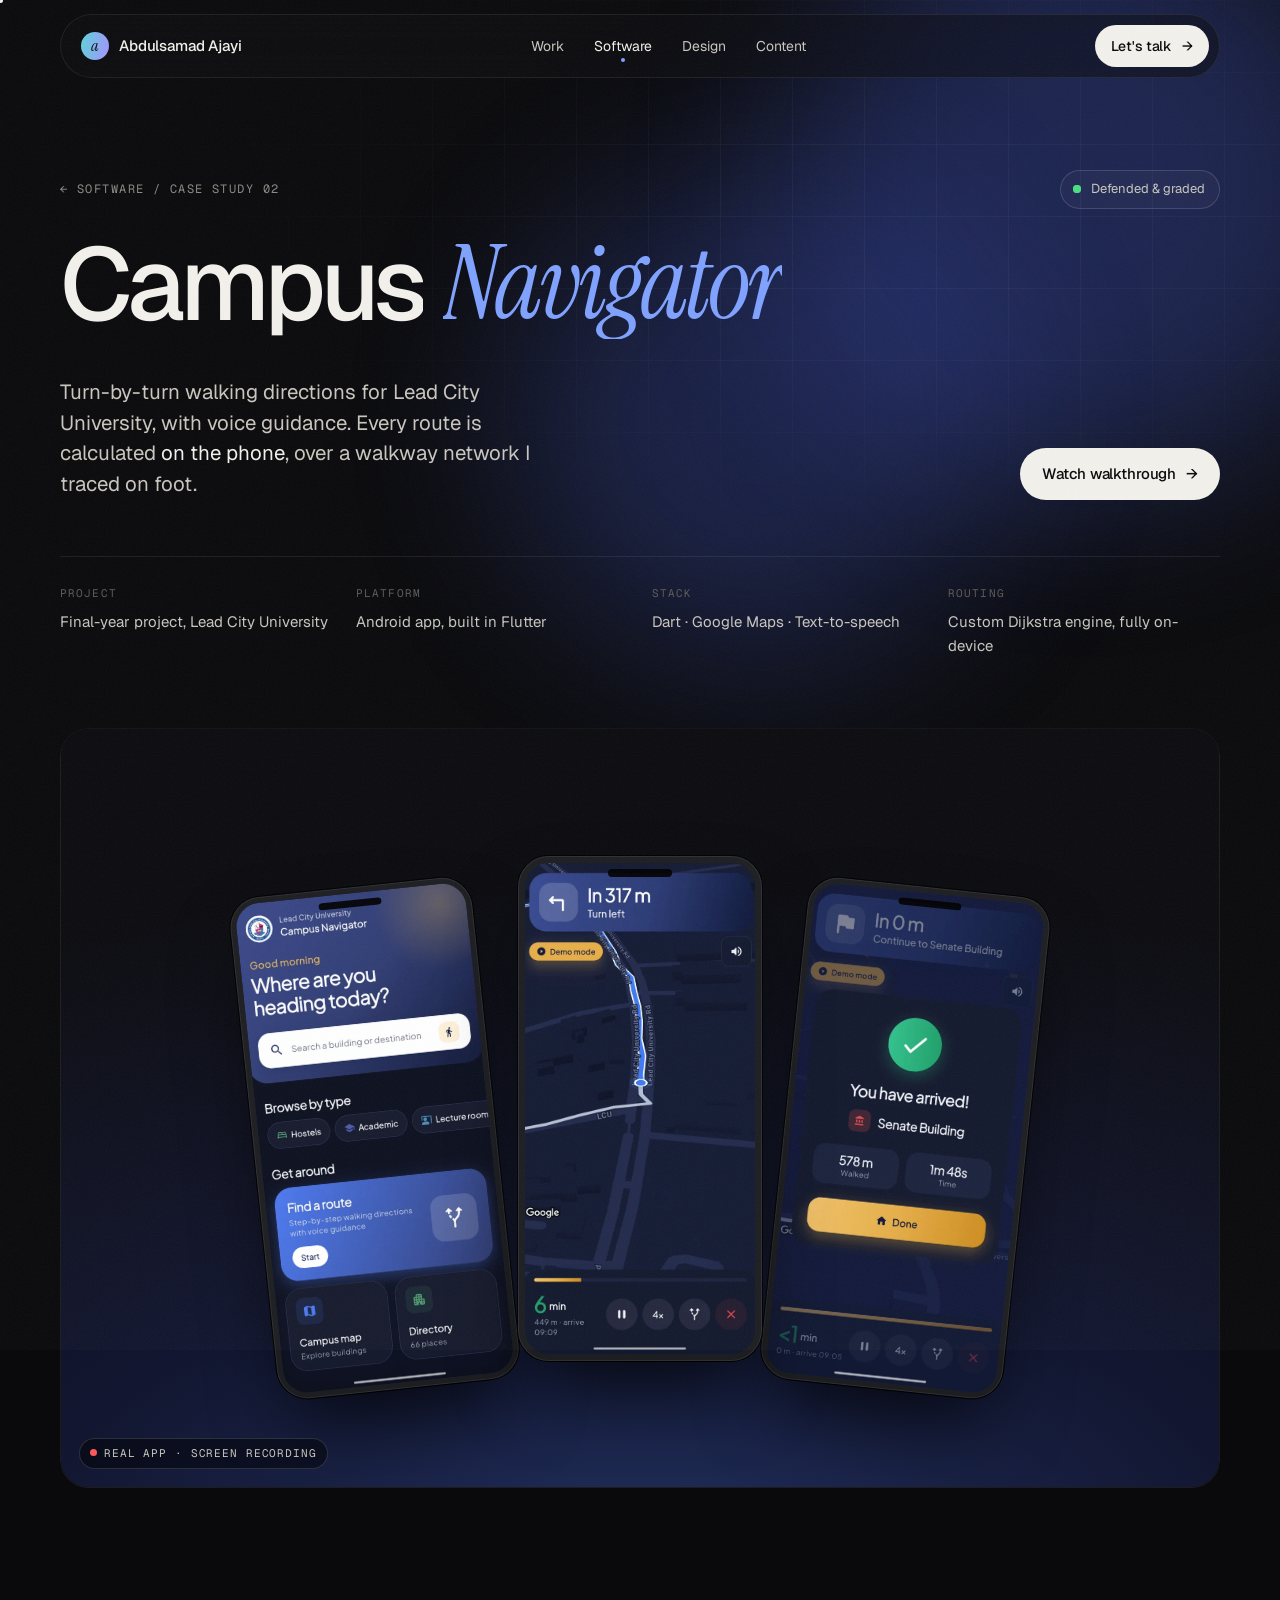
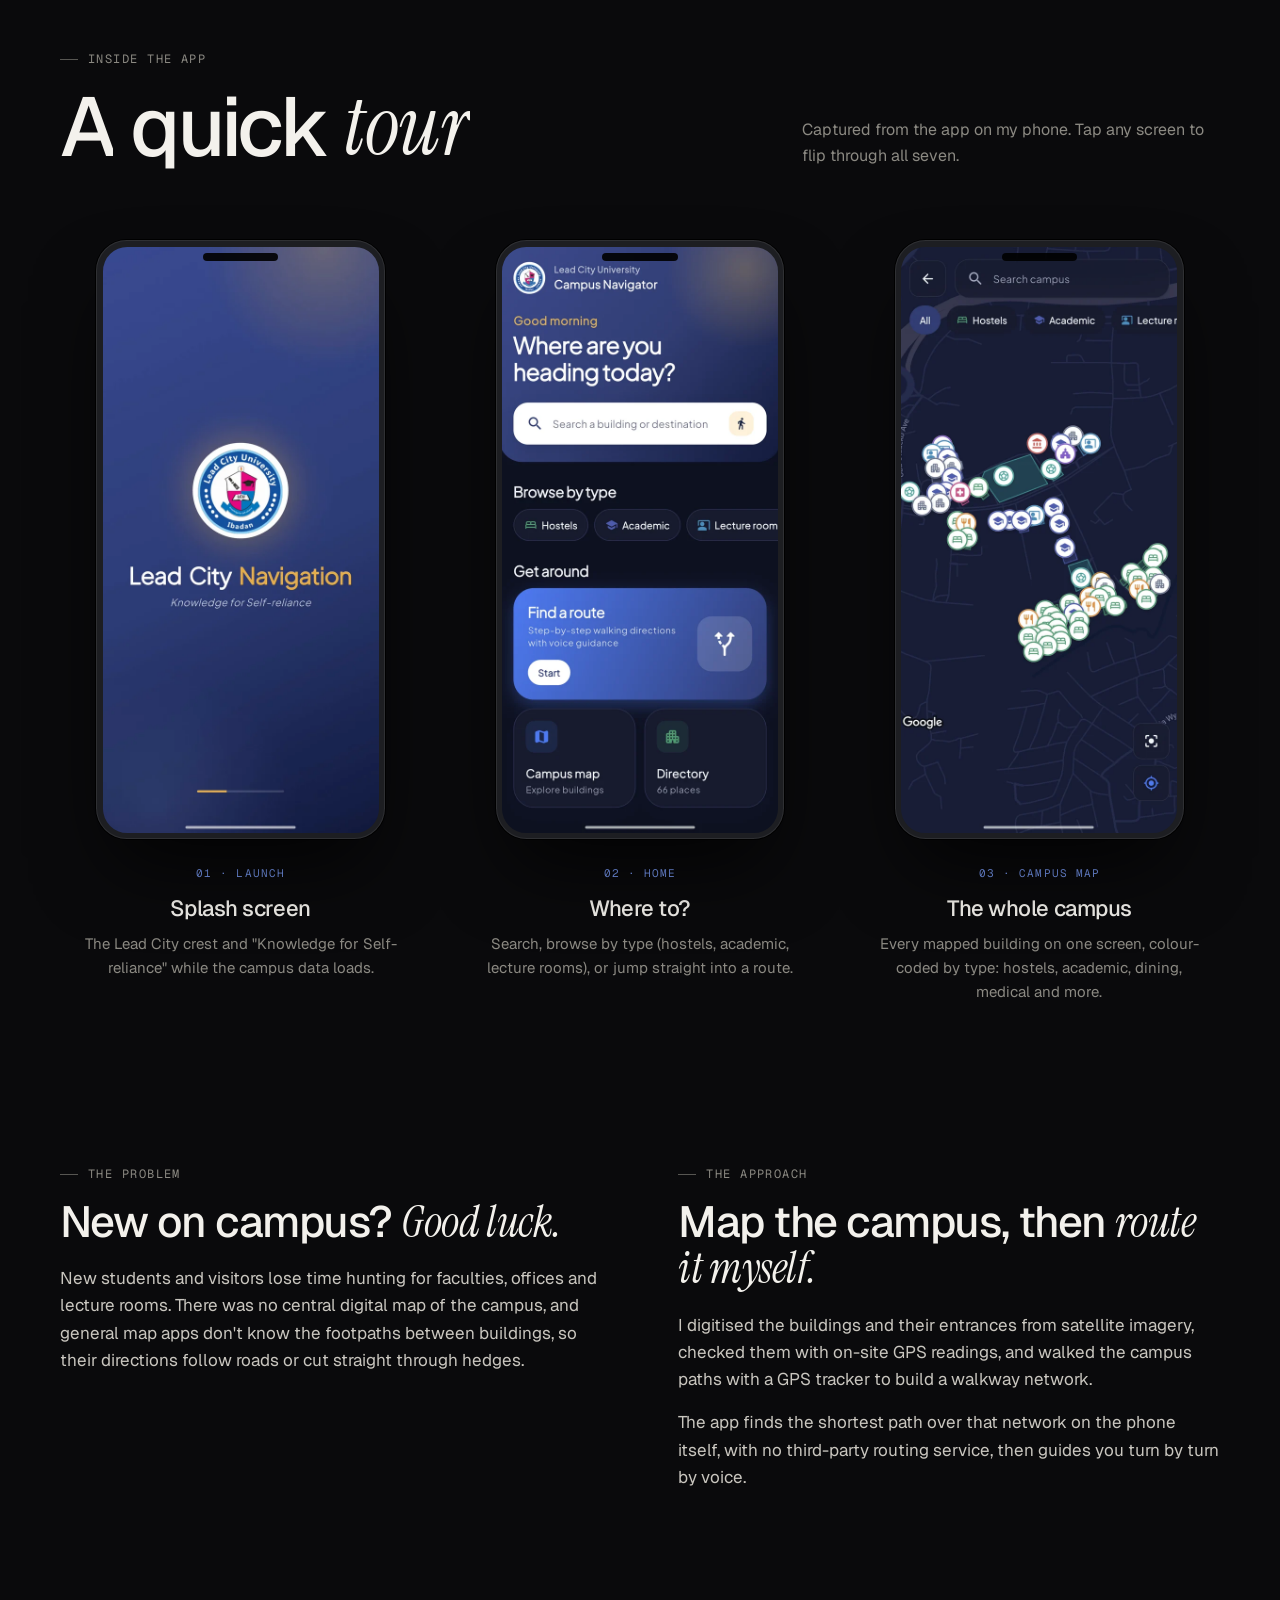
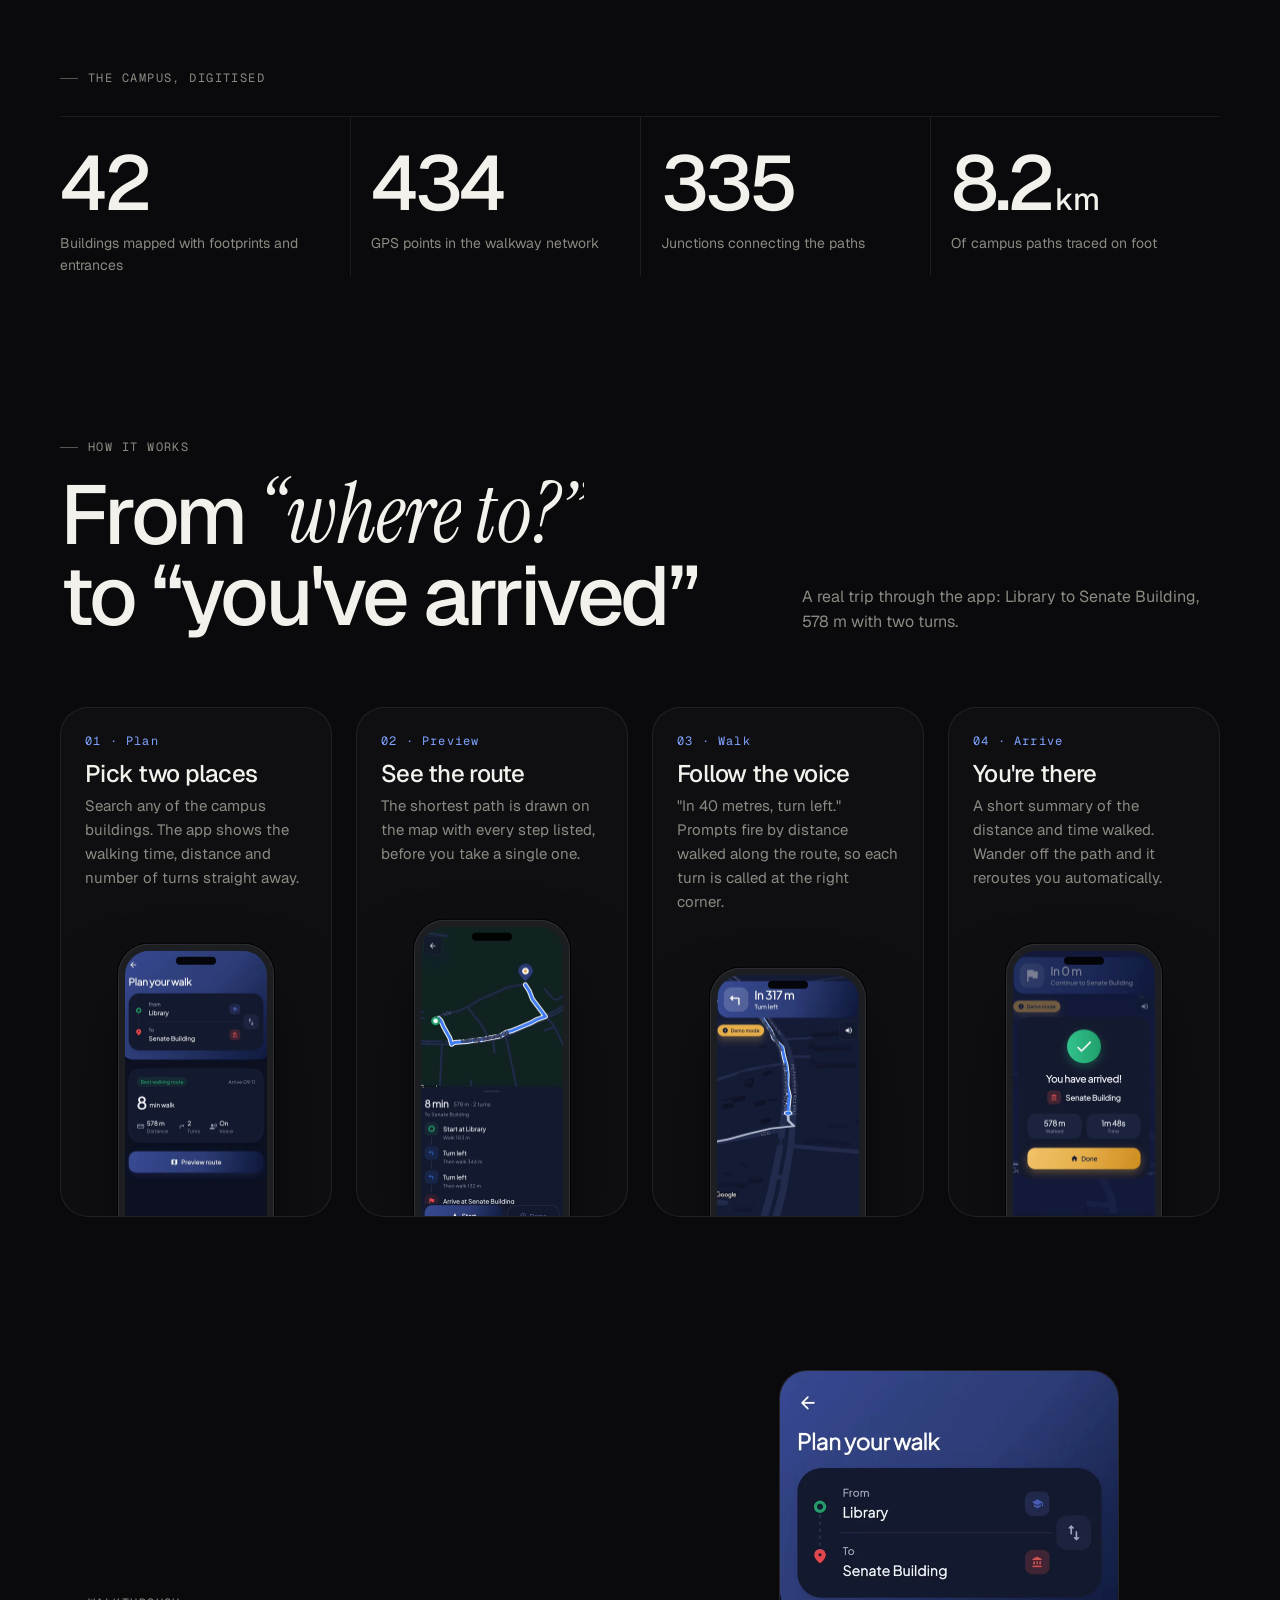
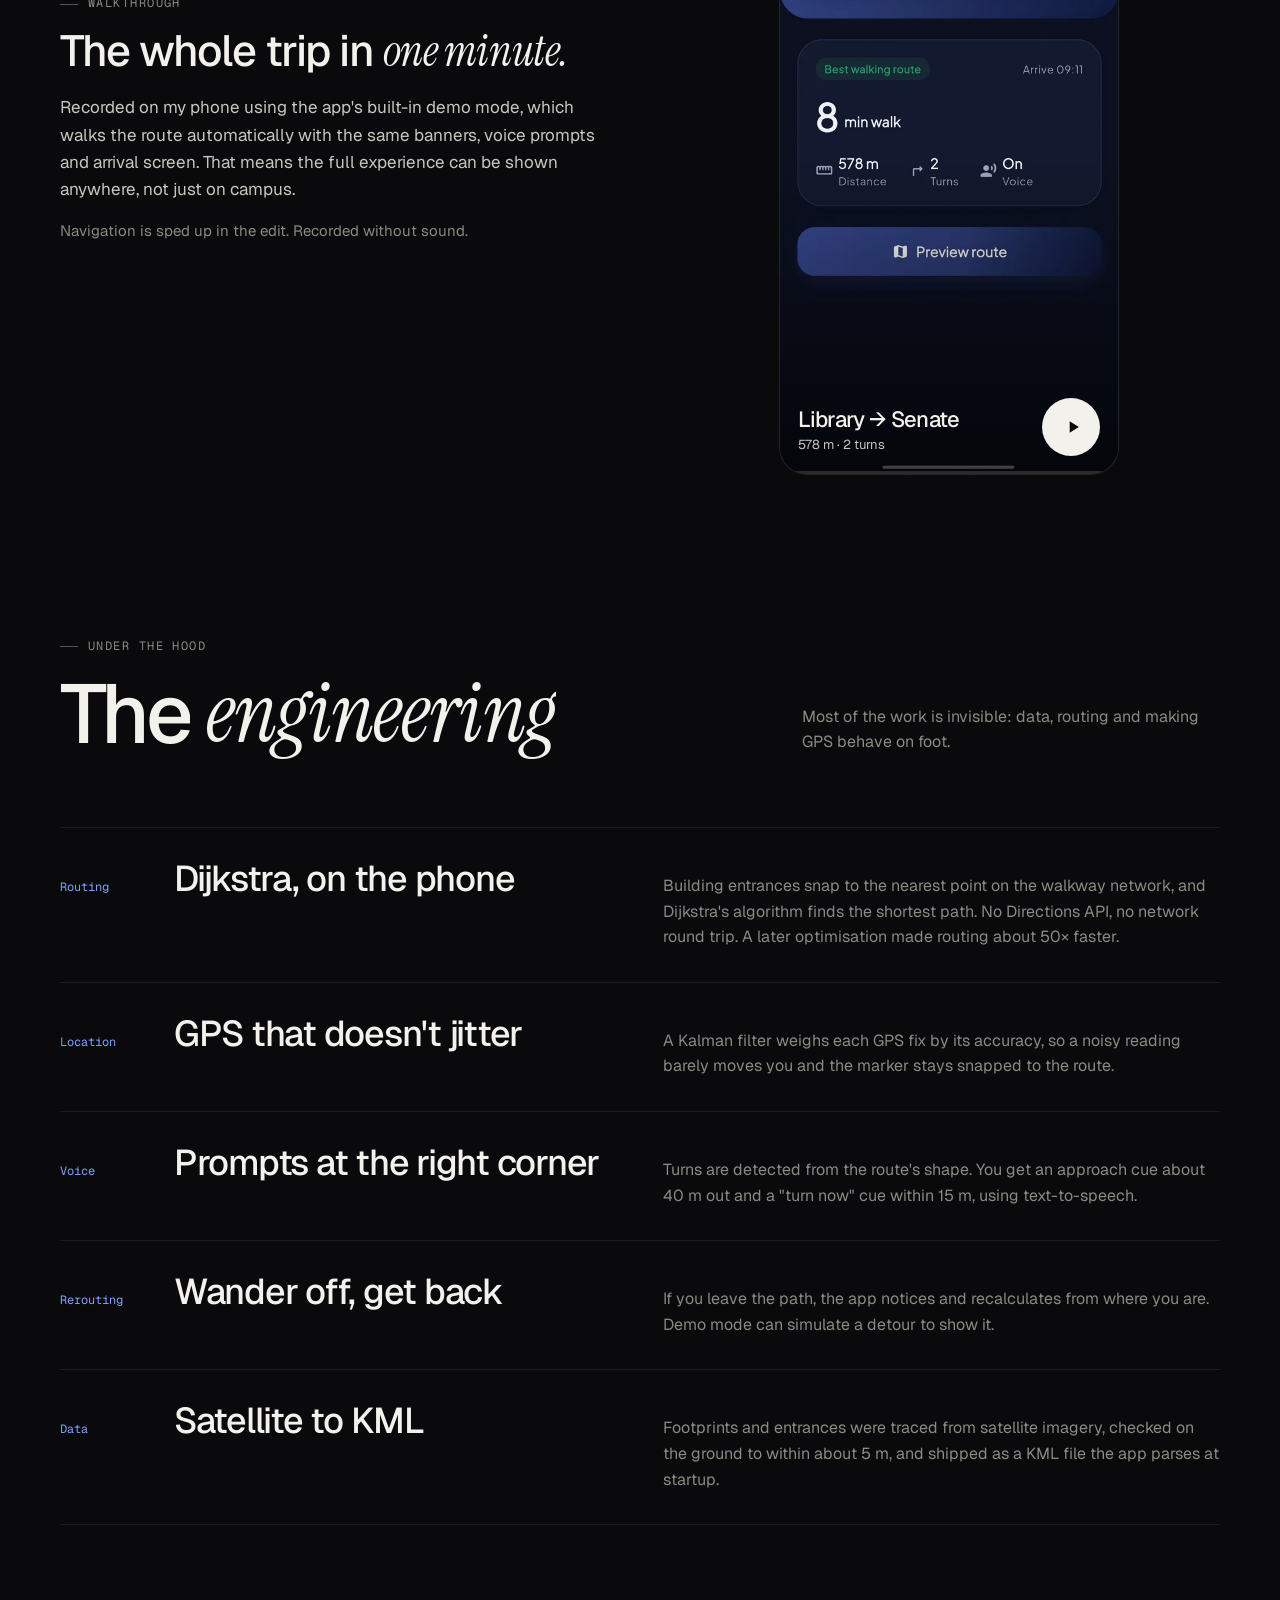
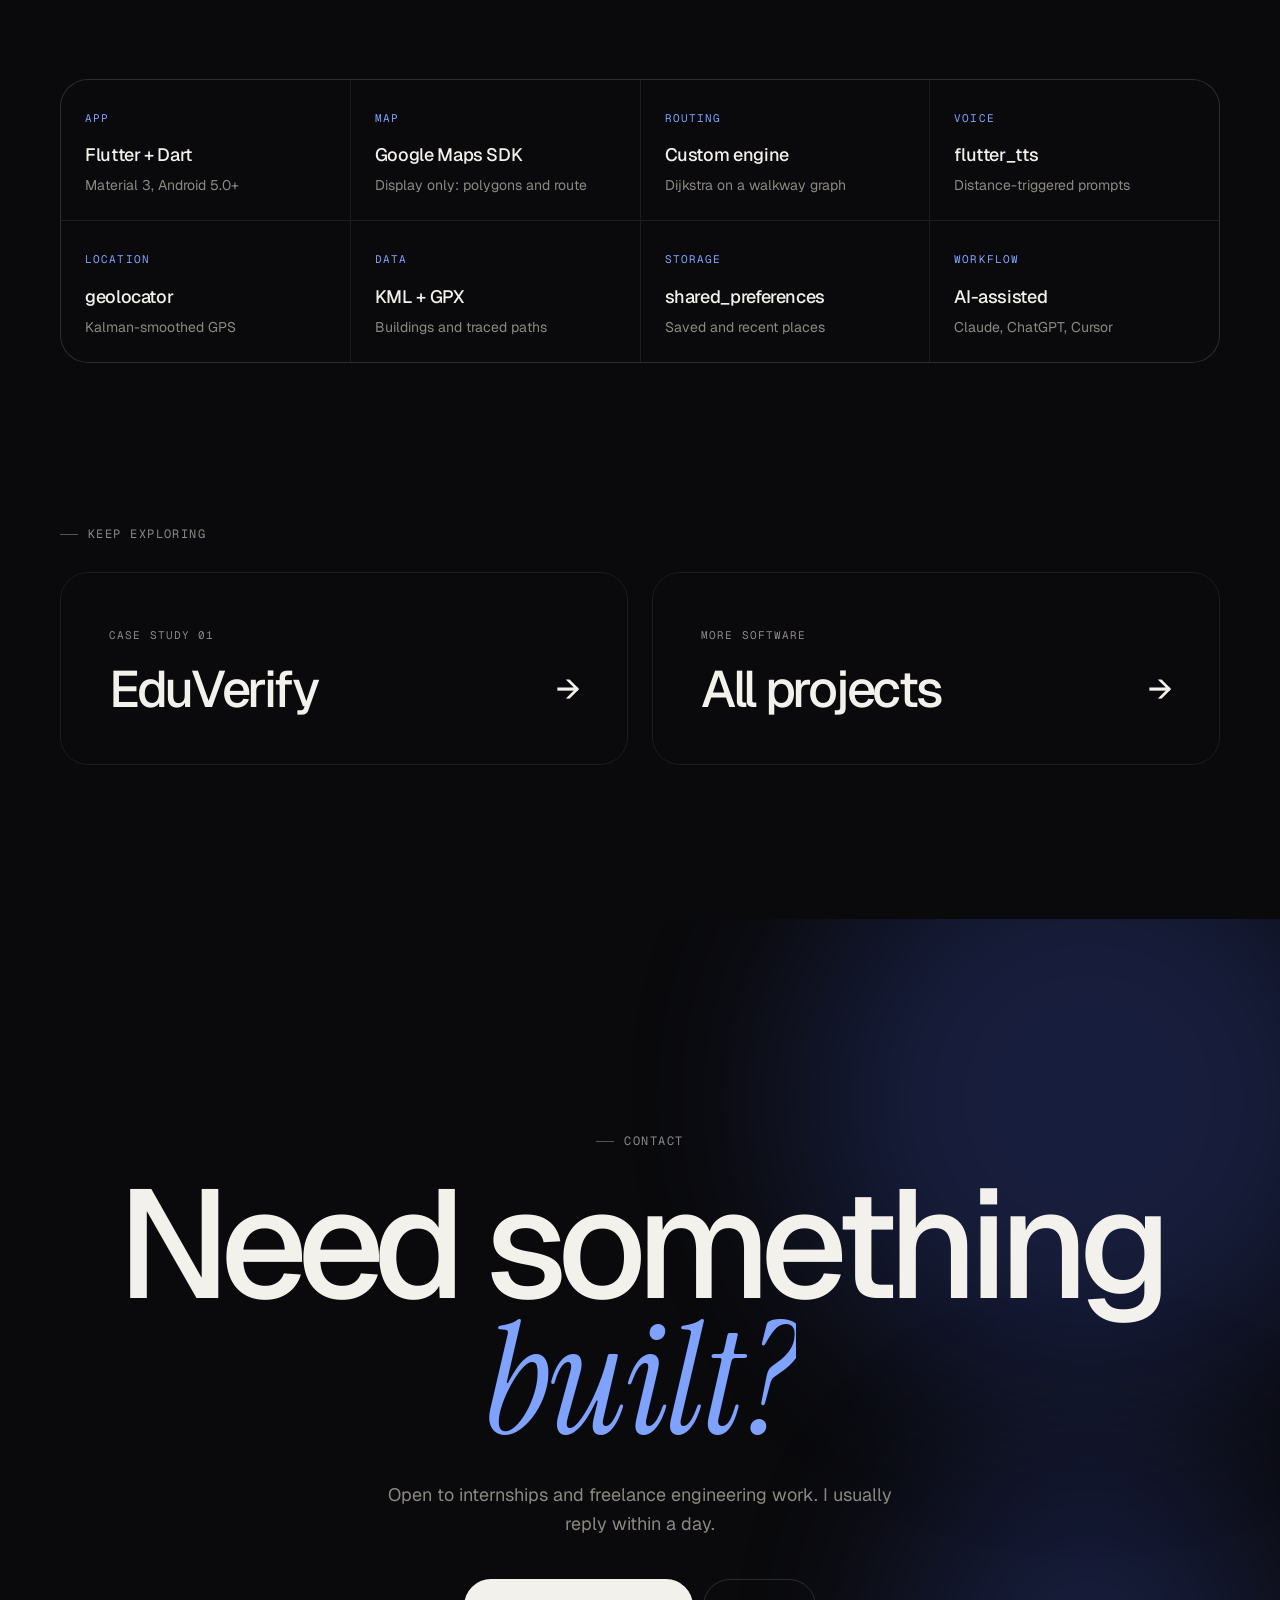
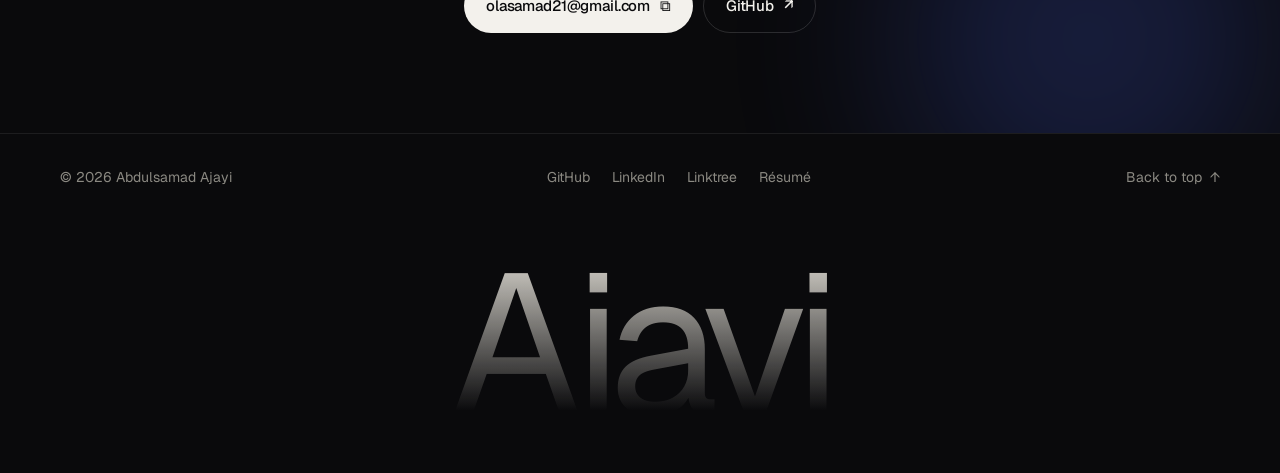
==== campus-navigator.html @ 098c45b6 "Add Campus Navigator case study and feature it on the homepage - New case study page: problem and ap" ====
<!DOCTYPE html>
<html lang="en">
<head>
<meta charset="UTF-8">
<meta name="viewport" content="width=device-width, initial-scale=1.0">
<title>Campus Navigator · Case study · Abdulsamad Ajayi</title>
<meta name="description" content="Lead City Campus Navigator: a Flutter app with turn-by-turn voice navigation, on-device Dijkstra routing over a GPS-traced walkway network, and live rerouting. Built by Abdulsamad Ajayi.">
<meta name="theme-color" content="#0A0A0C">
<link rel="icon" href="data:image/svg+xml,<svg xmlns=%22http://www.w3.org/2000/svg%22 viewBox=%220 0 100 100%22><defs><linearGradient id=%22g%22 x1=%220%22 x2=%221%22><stop offset=%220%22 stop-color=%22%235ED3D9%22/><stop offset=%22.5%22 stop-color=%22%23A493FF%22/><stop offset=%221%22 stop-color=%22%23FF8A5C%22/></linearGradient></defs><circle cx=%2250%22 cy=%2250%22 r=%2250%22 fill=%22url(%23g)%22/><text x=%2250%22 y=%2254%22 font-family=%22Georgia,serif%22 font-style=%22italic%22 font-size=%2258%22 fill=%22%230A0A0C%22 dominant-baseline=%22middle%22 text-anchor=%22middle%22>a</text></svg>">
<link rel="preconnect" href="https://fonts.googleapis.com">
<link rel="preconnect" href="https://fonts.gstatic.com" crossorigin>
<link href="https://fonts.googleapis.com/css2?family=Geist:wght@300..700&family=Geist+Mono:wght@400;500&family=Instrument+Serif:ital@0;1&display=swap" rel="stylesheet">
<link rel="stylesheet" href="assets/css/site.css">
<script>document.documentElement.classList.add('js')</script>
</head>
<body class="t-dev t-nav">
<div class="curtain" aria-hidden="true"><span>Navigator</span></div>
<div class="progress" aria-hidden="true"></div>

<header class="nav">
  <div class="wrap">
    <div class="nav-inner">
      <a class="brand" href="index.html" aria-label="Abdulsamad Ajayi, home"><span class="brand-mark">a</span>Abdulsamad Ajayi</a>
      <ul class="nav-links">
        <li><a href="index.html#work">Work</a></li>
        <li><a href="dev-portfolio.html" class="active">Software</a></li>
        <li><a href="uiux-portfolio.html">Design</a></li>
        <li><a href="ugc-portfolio.html">Content</a></li>
      </ul>
      <div class="nav-cta">
        <a class="btn sm" href="#contact" data-magnetic=".25">Let's talk <span class="arr">→</span></a>
        <button class="burger" aria-label="Open menu" aria-expanded="false" aria-controls="menu"><span></span><span></span></button>
      </div>
    </div>
  </div>
</header>
<nav class="menu" id="menu" aria-label="Mobile">
  <a href="index.html"><span>Home<small>01</small></span></a>
  <a href="dev-portfolio.html"><span>Software<small>02</small></span></a>
  <a href="uiux-portfolio.html"><span>Design<small>03</small></span></a>
  <a href="ugc-portfolio.html"><span>Content<small>04</small></span></a>
  <a href="#contact"><span>Contact<small>05</small></span></a>
  <div class="menu-foot">
    <a href="mailto:olasamad21@gmail.com">olasamad21@gmail.com</a>
    <a href="https://www.linkedin.com/in/ajayi-abdulsamad-b4757b307" target="_blank" rel="noopener">LinkedIn ↗</a>
    <a href="Ajayi_Abdulsamad_CV.pdf" target="_blank">Résumé ↗</a>
  </div>
</nav>

<main>
  <section class="hero short">
    <div class="orbs" aria-hidden="true"><div class="orb o1"></div><div class="orb o2"></div></div>
    <div class="grid-bg" aria-hidden="true"></div>
    <div class="wrap">
      <div class="hero-top">
        <a class="eyebrow link-u" href="dev-portfolio.html" data-reveal style="--d:.5s">← Software / Case study 02</a>
        <span class="status" data-reveal style="--d:.6s"><span class="pulse"></span>Defended &amp; graded</span>
      </div>
      <h1 data-split style="--d:.55s">Campus <span class="serif accent">Navigator</span></h1>
      <div class="hero-bottom">
        <p class="hero-lede" data-reveal style="--d:.9s">Turn-by-turn walking directions for Lead City University, with voice guidance. Every route is calculated <span style="color:var(--ink)">on the phone</span>, over a walkway network I traced on foot.</p>
        <div class="hero-actions" data-reveal style="--d:1s">
          <a class="btn" href="#walkthrough" data-magnetic=".2">Watch walkthrough <span class="arr">→</span></a>
        </div>
      </div>
      <div class="cs-meta" data-reveal style="--d:1.1s">
        <div><small>Project</small>Final-year project, Lead City University</div>
        <div><small>Platform</small>Android app, built in Flutter</div>
        <div><small>Stack</small>Dart · Google Maps · Text-to-speech</div>
        <div><small>Routing</small>Custom Dijkstra engine, fully on-device</div>
      </div>
    </div>
  </section>

  <!-- Showcase -->
  <section>
    <div class="wrap">
      <div class="showcase" data-reveal="clip">
        <div class="stage navy">
          <div class="phone tall tilt-l"><img src="img/campus/home.webp" alt="Home screen: Where are you heading today?"></div>
          <div class="phone tall" style="z-index:2">
            <video data-loop muted playsinline loop preload="none" poster="img/campus/poster.webp" aria-label="Looping screen recording of the app navigating from Library to Senate Building"><source src="img/campus/campus-walkthrough.mp4" type="video/mp4"></video>
          </div>
          <div class="phone tall tilt-r"><img src="img/campus/arrived.webp" alt="You have arrived at Senate Building: 578 metres walked in 1 minute 48 seconds"></div>
        </div>
        <span class="ph-chip"><span class="rec-dot"></span>Real app · screen recording</span>
      </div>
    </div>
  </section>

  <!-- Inside the app -->
  <section class="sec">
    <div class="wrap">
      <div class="sec-head">
        <div>
          <span class="eyebrow" data-reveal>Inside the app</span>
          <h2 data-split>A quick <span class="serif">tour</span></h2>
        </div>
        <p data-reveal>Captured from the app on my phone. Tap any screen to flip through all seven.</p>
      </div>
      <div class="screens">
        <figure class="screen" data-reveal style="--d:0.00s">
          <div class="phone tall" role="button" tabindex="0" data-cursor="Open" aria-label="Open app screens, starting with Splash screen" data-gallery="img/campus/splash.webp,img/campus/home.webp,img/campus/map.webp,img/campus/plan.webp,img/campus/preview.webp,img/campus/navigate.webp,img/campus/arrived.webp" data-alt="Campus Navigator screen"><img src="img/campus/splash.webp" alt="Splash screen with the Lead City University crest" loading="lazy"></div>
          <figcaption><span class="n">01 · Launch</span><strong>Splash screen</strong>The Lead City crest and "Knowledge for Self-reliance" while the campus data loads.</figcaption>
        </figure>
        <figure class="screen" data-reveal style="--d:0.08s">
          <div class="phone tall" role="button" tabindex="0" data-cursor="Open" aria-label="Open app screens, starting with Where to?" data-gallery="img/campus/home.webp,img/campus/map.webp,img/campus/plan.webp,img/campus/preview.webp,img/campus/navigate.webp,img/campus/arrived.webp,img/campus/splash.webp" data-alt="Campus Navigator screen"><img src="img/campus/home.webp" alt="Home screen: Where are you heading today?" loading="lazy"></div>
          <figcaption><span class="n">02 · Home</span><strong>Where to?</strong>Search, browse by type (hostels, academic, lecture rooms), or jump straight into a route.</figcaption>
        </figure>
        <figure class="screen" data-reveal style="--d:0.16s">
          <div class="phone tall" role="button" tabindex="0" data-cursor="Open" aria-label="Open app screens, starting with The whole campus" data-gallery="img/campus/map.webp,img/campus/plan.webp,img/campus/preview.webp,img/campus/navigate.webp,img/campus/arrived.webp,img/campus/splash.webp,img/campus/home.webp" data-alt="Campus Navigator screen"><img src="img/campus/map.webp" alt="Campus map showing every building marked and colour-coded by type" loading="lazy"></div>
          <figcaption><span class="n">03 · Campus map</span><strong>The whole campus</strong>Every mapped building on one screen, colour-coded by type: hostels, academic, dining, medical and more.</figcaption>
        </figure>
      </div>
    </div>
  </section>

  <!-- Problem / approach -->
  <section class="sec" style="padding-top:0">
    <div class="wrap split-2">
      <div class="prose" data-reveal>
        <span class="eyebrow">The problem</span>
        <h3>New on campus? <span class="serif">Good luck.</span></h3>
        <p>New students and visitors lose time hunting for faculties, offices and lecture rooms. There was no central digital map of the campus, and general map apps don't know the footpaths between buildings, so their directions follow roads or cut straight through hedges.</p>
      </div>
      <div class="prose" data-reveal style="--d:.1s">
        <span class="eyebrow">The approach</span>
        <h3>Map the campus, then <span class="serif">route it myself.</span></h3>
        <p>I digitised the buildings and their entrances from satellite imagery, checked them with on-site GPS readings, and walked the campus paths with a GPS tracker to build a walkway network.</p>
        <p>The app finds the shortest path over that network on the phone itself, with no third-party routing service, then guides you turn by turn by voice.</p>
      </div>
    </div>
  </section>

  <!-- Numbers -->
  <section class="sec" style="padding-top:0">
    <div class="wrap">
      <span class="eyebrow" data-reveal>The campus, digitised</span>
      <div class="stats" data-reveal style="margin-top:28px">
        <div class="stat"><strong><span data-count="42">0</span></strong><span>Buildings mapped with footprints and entrances</span></div>
        <div class="stat"><strong><span data-count="434">0</span></strong><span>GPS points in the walkway network</span></div>
        <div class="stat"><strong><span data-count="335">0</span></strong><span>Junctions connecting the paths</span></div>
        <div class="stat"><strong>8.2<small style="font-size:.4em;letter-spacing:0;margin-left:4px">km</small></strong><span>Of campus paths traced on foot</span></div>
      </div>
    </div>
  </section>

  <!-- How it works -->
  <section class="sec" style="padding-top:0">
    <div class="wrap">
      <div class="sec-head">
        <div>
          <span class="eyebrow" data-reveal>How it works</span>
          <h2 data-split>From <span class="serif">“where to?”</span><br>to “you've arrived”</h2>
        </div>
        <p data-reveal>A real trip through the app: Library to Senate Building, 578 m with two turns.</p>
      </div>
      <div class="flow four">
        <div class="flow-step" data-reveal>
          <span class="n">01 · Plan</span>
          <h4>Pick two places</h4>
          <p>Search any of the campus buildings. The app shows the walking time, distance and number of turns straight away.</p>
          <div class="phone tall"><img src="img/campus/plan.webp" alt="Plan your walk screen" loading="lazy"></div>
        </div>
        <div class="flow-step" data-reveal style="--d:.08s">
          <span class="n">02 · Preview</span>
          <h4>See the route</h4>
          <p>The shortest path is drawn on the map with every step listed, before you take a single one.</p>
          <div class="phone tall"><img src="img/campus/preview.webp" alt="Route preview with step list" loading="lazy"></div>
        </div>
        <div class="flow-step" data-reveal style="--d:.16s">
          <span class="n">03 · Walk</span>
          <h4>Follow the voice</h4>
          <p>"In 40 metres, turn left." Prompts fire by distance walked along the route, so each turn is called at the right corner.</p>
          <div class="phone tall"><img src="img/campus/navigate.webp" alt="Turn-by-turn navigation screen" loading="lazy"></div>
        </div>
        <div class="flow-step" data-reveal style="--d:.24s">
          <span class="n">04 · Arrive</span>
          <h4>You're there</h4>
          <p>A short summary of the distance and time walked. Wander off the path and it reroutes you automatically.</p>
          <div class="phone tall"><img src="img/campus/arrived.webp" alt="Arrival screen" loading="lazy"></div>
        </div>
      </div>
    </div>
  </section>

  <!-- Walkthrough player -->
  <section class="sec" id="walkthrough" style="padding-top:0">
    <div class="wrap split-2" style="align-items:center">
      <div class="prose" data-reveal>
        <span class="eyebrow">Walkthrough</span>
        <h3>The whole trip in <span class="serif">one minute.</span></h3>
        <p>Recorded on my phone using the app's built-in demo mode, which walks the route automatically with the same banners, voice prompts and arrival screen. That means the full experience can be shown anywhere, not just on campus.</p>
        <p style="color:var(--soft);font-size:15px">Navigation is sped up in the edit. Recorded without sound.</p>
      </div>
      <div class="reel walk-reel" data-video data-reveal style="--d:.1s">
        <div class="reel-media" data-cursor="Play" style="aspect-ratio:600/1244">
          <video playsinline preload="none" poster="img/campus/plan.webp"><source src="img/campus/campus-walkthrough.mp4" type="video/mp4"></video>
          <div class="reel-ui">
            <div><h3>Library → Senate</h3><p>578 m · 2 turns</p></div>
            <button class="play-btn" aria-label="Play the walkthrough"><svg viewBox="0 0 24 24" fill="currentColor"><path d="M8 5v14l11-7z"/></svg></button>
          </div>
          <div class="reel-bar"><i></i></div>
        </div>
      </div>
    </div>
  </section>

  <!-- Engineering -->
  <section class="sec" style="padding-top:0">
    <div class="wrap">
      <div class="sec-head">
        <div>
          <span class="eyebrow" data-reveal>Under the hood</span>
          <h2 data-split>The <span class="serif">engineering</span></h2>
        </div>
        <p data-reveal>Most of the work is invisible: data, routing and making GPS behave on foot.</p>
      </div>
      <div class="rows">
        <div class="row" data-reveal><span class="n">Routing</span><h4>Dijkstra, on the phone</h4><p>Building entrances snap to the nearest point on the walkway network, and Dijkstra's algorithm finds the shortest path. No Directions API, no network round trip. A later optimisation made routing about 50× faster.</p></div>
        <div class="row" data-reveal><span class="n">Location</span><h4>GPS that doesn't jitter</h4><p>A Kalman filter weighs each GPS fix by its accuracy, so a noisy reading barely moves you and the marker stays snapped to the route.</p></div>
        <div class="row" data-reveal><span class="n">Voice</span><h4>Prompts at the right corner</h4><p>Turns are detected from the route's shape. You get an approach cue about 40 m out and a "turn now" cue within 15 m, using text-to-speech.</p></div>
        <div class="row" data-reveal><span class="n">Rerouting</span><h4>Wander off, get back</h4><p>If you leave the path, the app notices and recalculates from where you are. Demo mode can simulate a detour to show it.</p></div>
        <div class="row" data-reveal><span class="n">Data</span><h4>Satellite to KML</h4><p>Footprints and entrances were traced from satellite imagery, checked on the ground to within about 5 m, and shipped as a KML file the app parses at startup.</p></div>
      </div>
    </div>
  </section>

  <!-- Stack -->
  <section class="sec" style="padding-top:0">
    <div class="wrap">
      <div class="stack-grid" data-reveal>
        <div><small>App</small><strong>Flutter + Dart</strong><span>Material 3, Android 5.0+</span></div>
        <div><small>Map</small><strong>Google Maps SDK</strong><span>Display only: polygons and route</span></div>
        <div><small>Routing</small><strong>Custom engine</strong><span>Dijkstra on a walkway graph</span></div>
        <div><small>Voice</small><strong>flutter_tts</strong><span>Distance-triggered prompts</span></div>
        <div><small>Location</small><strong>geolocator</strong><span>Kalman-smoothed GPS</span></div>
        <div><small>Data</small><strong>KML + GPX</strong><span>Buildings and traced paths</span></div>
        <div><small>Storage</small><strong>shared_preferences</strong><span>Saved and recent places</span></div>
        <div><small>Workflow</small><strong>AI-assisted</strong><span>Claude, ChatGPT, Cursor</span></div>
      </div>
    </div>
  </section>

  <!-- Next -->
  <section class="sec" style="padding-top:0">
    <div class="wrap">
      <span class="eyebrow" data-reveal>Keep exploring</span>
      <div class="next-page" style="margin-top:28px">
        <a class="np" href="eduverify.html" style="--c:var(--dev)" data-reveal><small>Case study 01</small><h3>EduVerify <span>→</span></h3></a>
        <a class="np" href="dev-portfolio.html" style="--c:var(--design);--d:.1s" data-reveal><small>More software</small><h3>All projects <span>→</span></h3></a>
      </div>
    </div>
  </section>
</main>

<footer id="contact">
  <section class="cta">
    <div class="orbs" aria-hidden="true"><div class="orb o1"></div><div class="orb o3"></div></div>
    <div class="wrap">
      <span class="eyebrow" data-reveal>Contact</span>
      <h2 data-split style="margin-top:24px">Need something<br><span class="serif accent">built?</span></h2>
      <p data-reveal>Open to internships and freelance engineering work. I usually reply within a day.</p>
      <div class="cta-actions" data-reveal>
        <a class="btn copy-mail" href="mailto:olasamad21@gmail.com" data-copy="olasamad21@gmail.com" data-magnetic=".2">olasamad21@gmail.com <span class="arr">⧉</span><span class="done">Copied to clipboard ✓</span></a>
        <a class="btn ghost" href="https://github.com/olasamad21" target="_blank" rel="noopener" data-magnetic=".2">GitHub <span class="arr">↗</span></a>
      </div>
    </div>
  </section>
  <div class="footer">
    <div class="wrap">
      <div class="footer-row">
        <span>© <span data-year>2026</span> Abdulsamad Ajayi</span>
        <div class="footer-links">
          <a class="link-u" href="https://github.com/olasamad21" target="_blank" rel="noopener">GitHub</a>
          <a class="link-u" href="https://www.linkedin.com/in/ajayi-abdulsamad-b4757b307" target="_blank" rel="noopener">LinkedIn</a>
          <a class="link-u" href="https://linktr.ee/olasamad21" target="_blank" rel="noopener">Linktree</a>
          <a class="link-u" href="Ajayi_Abdulsamad_CV.pdf" target="_blank">Résumé</a>
        </div>
        <a class="to-top" href="#top" onclick="window.scrollTo({top:0,behavior:'smooth'});return false;">Back to top <i>↑</i></a>
      </div>
      <div class="big-name" aria-hidden="true">Ajayi</div>
    </div>
  </div>
</footer>

<div class="lightbox" role="dialog" aria-modal="true" aria-label="Screen viewer">
  <div class="lb-stage"><img alt=""></div>
  <button class="lb-btn lb-close" aria-label="Close">✕</button>
  <button class="lb-btn lb-prev" aria-label="Previous">←</button>
  <button class="lb-btn lb-next" aria-label="Next">→</button>
  <span class="lb-count"></span>
</div>

<script src="assets/js/site.js"></script>
</body>
</html>
---- assets/css/site.css ----
/* =========================================================
   Abdulsamad Ajayi — Portfolio design system
   ========================================================= */
:root{
  --bg:#0A0A0C;
  --bg-2:#0F0F12;
  --surface:#141418;
  --surface-2:#1A1A1F;
  --line:rgba(255,255,255,.08);
  --line-2:rgba(255,255,255,.14);
  --ink:#F3F1EC;
  --ink-2:#C9C6BF;
  --soft:#8B8982;
  --dim:#5D5B56;

  --dev:#5ED3D9;      /* teal  — software */
  --design:#A493FF;   /* violet — UI/UX   */
  --ugc:#FF8A5C;      /* coral  — content */
  --accent:var(--ink);

  --grad:linear-gradient(100deg,var(--dev) 0%,var(--design) 50%,var(--ugc) 100%);

  --serif:'Instrument Serif',Georgia,serif;
  --sans:'Geist','Inter',system-ui,-apple-system,sans-serif;
  --mono:'Geist Mono',ui-monospace,SFMono-Regular,Menlo,monospace;

  --r-sm:10px; --r:18px; --r-lg:28px;
  --ease:cubic-bezier(.16,1,.3,1);
  --ease-io:cubic-bezier(.65,0,.35,1);
  --wrap:1240px;
  --gutter:clamp(16px,4vw,40px);
}
body.t-dev{ --accent:var(--dev); }
body.t-design{ --accent:var(--design); }
body.t-ugc{ --accent:var(--ugc); }

*,*::before,*::after{ box-sizing:border-box; }
html{ -webkit-text-size-adjust:100%; }
html,body{ overflow-x:clip; }
body{
  margin:0; background:var(--bg); color:var(--ink);
  font-family:var(--sans); font-size:16px; line-height:1.6;
  -webkit-font-smoothing:antialiased; text-rendering:optimizeLegibility;
}
img,video{ display:block; max-width:100%; }
a{ color:inherit; text-decoration:none; }
button{ font:inherit; color:inherit; background:none; border:0; cursor:pointer; padding:0; }
::selection{ background:var(--accent); color:#0A0A0C; }
:focus-visible{ outline:2px solid var(--accent); outline-offset:3px; border-radius:6px; }
h1,h2,h3,h4{ margin:0; font-weight:500; letter-spacing:-.025em; line-height:1.05; }
p{ margin:0; }

/* film grain */
body::after{
  content:""; position:fixed; inset:-50%; z-index:200; pointer-events:none; opacity:.05;
  background-image:url("data:image/svg+xml,%3Csvg xmlns='http://www.w3.org/2000/svg' width='160' height='160'%3E%3Cfilter id='n'%3E%3CfeTurbulence type='fractalNoise' baseFrequency='.9' numOctaves='3' stitchTiles='stitch'/%3E%3C/filter%3E%3Crect width='100%25' height='100%25' filter='url(%23n)'/%3E%3C/svg%3E");
  animation:grain 1.2s steps(6) infinite;
}
@keyframes grain{
  0%{transform:translate(0,0)} 20%{transform:translate(-3%,2%)} 40%{transform:translate(2%,-3%)}
  60%{transform:translate(-2%,-1%)} 80%{transform:translate(3%,3%)} 100%{transform:translate(0,0)}
}

.wrap{ width:100%; max-width:var(--wrap); margin:0 auto; padding:0 var(--gutter); }
.serif{ font-family:var(--serif); font-style:italic; font-weight:400; letter-spacing:-.01em; }
.mono{ font-family:var(--mono); }
.grad-text{ background:var(--grad); -webkit-background-clip:text; background-clip:text; color:transparent; background-size:200% 100%; animation:gradShift 8s var(--ease-io) infinite alternate; }
@keyframes gradShift{ to{ background-position:100% 0; } }
.accent{ color:var(--accent); }

.eyebrow{
  display:inline-flex; align-items:center; gap:10px;
  font-family:var(--mono); font-size:12px; letter-spacing:.12em; text-transform:uppercase; color:var(--soft);
}
.eyebrow::before{ content:""; width:18px; height:1px; background:currentColor; opacity:.6; }

/* ---------- scroll progress ---------- */
.progress{ position:fixed; top:0; left:0; right:0; height:2px; z-index:120; transform-origin:0 50%; transform:scaleX(0); background:var(--grad); }

/* ---------- page transition curtain ---------- */
.curtain{
  position:fixed; inset:0; z-index:150; background:var(--bg); pointer-events:none;
  display:grid; place-items:center;
  animation:curtainOut .9s var(--ease) .15s both;
}
.curtain span{ font-family:var(--serif); font-style:italic; font-size:clamp(40px,8vw,90px); color:var(--ink); opacity:0; animation:curtainWord .9s var(--ease) both; }
@keyframes curtainOut{ to{ clip-path:inset(0 0 100% 0); } }
@keyframes curtainWord{ 0%{opacity:0; transform:translateY(20px);} 40%{opacity:1; transform:none;} 100%{opacity:0;} }
.curtain.leave{ animation:curtainIn .55s var(--ease-io) both; clip-path:inset(100% 0 0 0); }
.curtain.leave span{ display:none; }
@keyframes curtainIn{ from{ clip-path:inset(100% 0 0 0);} to{ clip-path:inset(0 0 0 0);} }

/* ---------- custom cursor (fine pointers only) ---------- */
.cursor,.cursor-dot{ position:fixed; top:0; left:0; z-index:180; pointer-events:none; border-radius:50%; display:none; }
@media (hover:hover) and (pointer:fine){
  .has-cursor .cursor-dot{ display:block; }
  .has-cursor .cursor{ display:grid; }
}
.cursor{
  width:36px; height:36px; margin:-18px 0 0 -18px; border:1px solid rgba(255,255,255,.35);
  place-items:center; text-align:center;
  transition:width .45s var(--ease),height .45s var(--ease),margin .45s var(--ease),background-color .35s var(--ease),border-color .35s,opacity .3s;
  font-family:var(--mono); font-size:10.5px; font-weight:500; letter-spacing:.08em; text-transform:uppercase; color:#0A0A0C;
}
.cursor-dot{ width:5px; height:5px; margin:-2.5px 0 0 -2.5px; background:var(--ink); transition:opacity .3s; }
.cursor .lbl{ white-space:nowrap; line-height:1; opacity:0; transform:scale(.6); transition:.35s var(--ease); }
/* plain text links: a clean ring, no blur */
.cursor.is-link{ width:52px; height:52px; margin:-26px 0 0 -26px; border-color:rgba(255,255,255,.55); }
/* buttons: cursor steps aside, the button itself magnifies */
.cursor.is-btn{ width:8px; height:8px; margin:-4px 0 0 -4px; opacity:0; }
.cursor.is-view{ width:96px; height:96px; margin:-48px 0 0 -48px; background:var(--ink); border-color:transparent; }
.cursor.is-view .lbl{ opacity:1; transform:none; }
.cursor.is-hidden{ opacity:0; }

/* ---------- nav ---------- */
.nav{
  position:fixed; top:14px; left:0; right:0; z-index:100;
  transition:transform .6s var(--ease);
}
.nav.hide{ transform:translateY(-120%); }
.nav-inner{
  display:flex; align-items:center; justify-content:space-between; gap:16px;
  padding:10px 10px 10px 20px; border-radius:100px;
  background:rgba(16,16,19,.6); border:1px solid var(--line);
  backdrop-filter:blur(18px) saturate(140%); -webkit-backdrop-filter:blur(18px) saturate(140%);
}
.brand{ display:flex; align-items:center; gap:10px; font-weight:500; font-size:15px; letter-spacing:-.01em; white-space:nowrap; }
.brand-mark{
  width:28px; height:28px; border-radius:50%; background:var(--grad); background-size:200% 200%;
  display:grid; place-items:center; color:#0A0A0C; font-family:var(--serif); font-style:italic; font-size:16px;
  animation:gradShift 6s var(--ease-io) infinite alternate; transition:transform .6s var(--ease);
}
.brand:hover .brand-mark{ transform:rotate(-180deg); }
.nav-links{ display:flex; gap:2px; list-style:none; margin:0; padding:0; }
.nav-links a{
  position:relative; display:block; padding:8px 14px; border-radius:100px; font-size:14px; color:var(--ink-2);
  transition:color .3s, background-color .3s;
}
.nav-links a:hover{ color:var(--ink); background:rgba(255,255,255,.06); }
.nav-links a.active{ color:var(--ink); }
.nav-links a.active::after{ content:""; position:absolute; left:50%; bottom:3px; width:4px; height:4px; margin-left:-2px; border-radius:50%; background:var(--accent); }
.nav-cta{ display:flex; align-items:center; gap:8px; }
.burger{ display:none; width:42px; height:42px; border-radius:50%; background:rgba(255,255,255,.06); position:relative; }
.burger span{ position:absolute; left:13px; right:13px; height:1.5px; background:var(--ink); transition:transform .5s var(--ease), top .5s var(--ease); }
.burger span:nth-child(1){ top:17px; } .burger span:nth-child(2){ top:24px; }
.burger[aria-expanded="true"] span:nth-child(1){ top:20.5px; transform:rotate(45deg); }
.burger[aria-expanded="true"] span:nth-child(2){ top:20.5px; transform:rotate(-45deg); }

.menu{
  position:fixed; inset:0; z-index:90; background:rgba(10,10,12,.96); backdrop-filter:blur(20px);
  display:flex; flex-direction:column; justify-content:center; padding:100px var(--gutter) 40px;
  clip-path:circle(0% at calc(100% - 40px) 40px); transition:clip-path .8s var(--ease); visibility:hidden;
}
.menu.open{ clip-path:circle(150% at calc(100% - 40px) 40px); visibility:visible; }
.menu > a{ display:block; font-size:clamp(40px,11vw,64px); line-height:1.15; letter-spacing:-.03em; padding:4px 0; overflow:hidden; }
.menu > a span{ display:inline-block; transform:translateY(110%); transition:transform .8s var(--ease); }
.menu.open > a span{ transform:none; }
.menu > a:nth-child(2) span{ transition-delay:.05s } .menu > a:nth-child(3) span{ transition-delay:.1s }
.menu > a:nth-child(4) span{ transition-delay:.15s } .menu > a:nth-child(5) span{ transition-delay:.2s }
.menu > a small{ font-family:var(--mono); font-size:12px; color:var(--soft); margin-left:10px; letter-spacing:.1em; vertical-align:middle; }
.menu-foot{ margin-top:40px; display:flex; flex-wrap:wrap; gap:18px; font-size:14px; color:var(--soft); }

@media (max-width:860px){
  .nav-links,.nav-cta .btn{ display:none; }
  .burger{ display:block; }
  .nav-inner{ padding:6px 6px 6px 16px; }
}

/* ---------- buttons ---------- */
.btn{
  --b-bg:var(--ink); --b-fg:#0A0A0C;
  position:relative; display:inline-flex; align-items:center; gap:10px; overflow:hidden; isolation:isolate;
  padding:14px 22px; border-radius:100px; background:var(--b-bg); color:var(--b-fg);
  font-size:15px; font-weight:500; letter-spacing:-.01em; white-space:nowrap;
  transition:transform .5s var(--ease), color .4s;
}
.btn::before{
  content:""; position:absolute; inset:0; z-index:-1; border-radius:inherit; background:var(--accent);
  transform:translateY(101%); transition:transform .55s var(--ease);
}
body:not(.t-dev):not(.t-design):not(.t-ugc) .btn::before{ background:var(--grad); }
.btn:hover::before{ transform:none; }
.btn .arr{ display:inline-block; transition:transform .5s var(--ease); }
.btn:hover .arr{ transform:translateX(4px) rotate(-45deg); }
.btn.sm{ padding:10px 16px; font-size:14px; }
.btn.ghost{ --b-bg:transparent; --b-fg:var(--ink); border:1px solid var(--line-2); }
.btn.ghost:hover{ color:#0A0A0C; }
.btn.ghost::before{ background:var(--ink) !important; }
/* magnify: the button grows under the pointer, with a soft lens highlight that tracks it */
.btn::after{
  content:""; position:absolute; inset:0; z-index:-1; border-radius:inherit; pointer-events:none;
  background:radial-gradient(circle 52px at var(--mx,50%) var(--my,50%),rgba(255,255,255,.45),rgba(255,255,255,.12) 45%,transparent 72%);
  opacity:0; transition:opacity .4s var(--ease);
}
.has-cursor .btn:hover::after{ opacity:1; }
.has-cursor .btn:not([data-magnetic]):hover{ transform:scale(1.06); }

.link-u{ position:relative; display:inline-block; }
.link-u::after{ content:""; position:absolute; left:0; right:0; bottom:-2px; height:1px; background:currentColor; transform:scaleX(0); transform-origin:right; transition:transform .5s var(--ease); }
.link-u:hover::after{ transform:scaleX(1); transform-origin:left; }

/* ---------- reveal system ---------- */
.js [data-reveal]{ opacity:0; transform:translateY(36px); transition:opacity 1s var(--ease), transform 1.1s var(--ease); transition-delay:var(--d,0s); }
.js [data-reveal="fade"]{ transform:none; }
.js [data-reveal="scale"]{ transform:scale(.94); }
.js [data-reveal="clip"]{ opacity:1; transform:none; clip-path:inset(12% 6% 12% 6% round var(--r-lg)); transition:clip-path 1.4s var(--ease); }
.js [data-reveal].in{ opacity:1; transform:none; }
.js [data-reveal="clip"].in{ clip-path:inset(0 0 0 0 round var(--r-lg)); }

/* split text — lines/words slide up */
.split .w{ display:inline-block; overflow:hidden; vertical-align:top; padding-bottom:.08em; margin-bottom:-.08em; }
.split .w > span{ display:inline-block; transform:translateY(105%); transition:transform 1.1s var(--ease); transition-delay:calc(var(--i) * 45ms + var(--d,0s)); }
.split.in .w > span{ transform:none; }

/* ---------- hero ---------- */
.hero{ position:relative; min-height:100svh; display:flex; flex-direction:column; justify-content:flex-end; padding:130px 0 48px; overflow:hidden; }
.hero.short{ min-height:auto; padding:170px 0 70px; }
.orbs{ position:absolute; inset:0; z-index:-1; pointer-events:none; }
.orb{ position:absolute; border-radius:50%; filter:blur(90px); opacity:.5; will-change:transform; }
.orb.o1{ width:46vw; height:46vw; max-width:640px; max-height:640px; background:var(--dev); top:-14%; right:-8%; animation:float1 18s var(--ease-io) infinite alternate; opacity:.28; }
.orb.o2{ width:38vw; height:38vw; max-width:540px; max-height:540px; background:var(--design); top:24%; right:22%; animation:float2 22s var(--ease-io) infinite alternate; opacity:.24; }
.orb.o3{ width:30vw; height:30vw; max-width:420px; max-height:420px; background:var(--ugc); bottom:-12%; right:0; animation:float3 16s var(--ease-io) infinite alternate; opacity:.22; }
body.t-dev .orb{ background:var(--dev); } body.t-design .orb{ background:var(--design); } body.t-ugc .orb{ background:var(--ugc); }
@keyframes float1{ to{ transform:translate(-12%,18%) scale(1.15); } }
@keyframes float2{ to{ transform:translate(16%,-12%) scale(.9); } }
@keyframes float3{ to{ transform:translate(-20%,-14%) scale(1.2); } }
.grid-bg{
  position:absolute; inset:0; z-index:-1; pointer-events:none; opacity:.5;
  background-image:linear-gradient(var(--line) 1px,transparent 1px),linear-gradient(90deg,var(--line) 1px,transparent 1px);
  background-size:72px 72px;
  mask-image:radial-gradient(ellipse 80% 60% at 70% 30%,#000 20%,transparent 75%);
  -webkit-mask-image:radial-gradient(ellipse 80% 60% at 70% 30%,#000 20%,transparent 75%);
}
.hero-top{ display:flex; justify-content:space-between; align-items:center; gap:16px; flex-wrap:wrap; margin-bottom:28px; }
.status{
  display:inline-flex; align-items:center; gap:10px; padding:8px 14px 8px 12px; border-radius:100px;
  border:1px solid var(--line-2); background:rgba(255,255,255,.03); font-size:13px; color:var(--ink-2);
}
.pulse{ position:relative; width:8px; height:8px; border-radius:50%; background:#4ADE80; }
.pulse::after{ content:""; position:absolute; inset:0; border-radius:50%; background:#4ADE80; animation:pulse 2s var(--ease) infinite; }
@keyframes pulse{ 0%{ transform:scale(1); opacity:.8; } 100%{ transform:scale(3.2); opacity:0; } }
.hero h1{ font-size:clamp(48px,10.5vw,168px); line-height:.92; letter-spacing:-.05em; font-weight:500; }
.hero h1 .serif{ letter-spacing:-.03em; }
.hero.short h1{ font-size:clamp(44px,8vw,120px); }
.hero-bottom{ display:grid; grid-template-columns:1.1fr 1fr; gap:40px; align-items:end; margin-top:44px; }
.hero-lede{ font-size:clamp(17px,1.6vw,21px); line-height:1.5; color:var(--ink-2); max-width:34ch; }
.hero-actions{ display:flex; flex-wrap:wrap; gap:10px; justify-content:flex-end; }
@media (max-width:820px){
  .hero-bottom{ grid-template-columns:1fr; gap:28px; }
  .hero-actions{ justify-content:flex-start; }
}

/* role rotator */
.rotator{ display:inline-grid; vertical-align:bottom; overflow:hidden; height:1.4em; line-height:1.4; }
.rotator > span:nth-child(1){ color:var(--dev); } .rotator > span:nth-child(2){ color:var(--design); } .rotator > span:nth-child(3){ color:var(--ugc); }
.rotator > span{ grid-area:1/1; transform:translateY(110%); transition:transform .9s var(--ease); white-space:nowrap; }
.rotator > span.on{ transform:none; }
.rotator > span.off{ transform:translateY(-110%); }

.scroll-hint{ display:flex; align-items:center; gap:12px; font-family:var(--mono); font-size:12px; letter-spacing:.1em; text-transform:uppercase; color:var(--soft); }
.scroll-hint i{ position:relative; width:1px; height:44px; background:var(--line-2); overflow:hidden; }
.scroll-hint i::after{ content:""; position:absolute; left:0; top:-50%; width:1px; height:50%; background:var(--ink); animation:drip 2s var(--ease-io) infinite; }
@keyframes drip{ to{ top:100%; } }

/* ---------- marquee ---------- */
.marquee{ border-top:1px solid var(--line); border-bottom:1px solid var(--line); padding:22px 0; overflow:hidden; display:flex; user-select:none;
  mask-image:linear-gradient(90deg,transparent,#000 10%,#000 90%,transparent); -webkit-mask-image:linear-gradient(90deg,transparent,#000 10%,#000 90%,transparent); }
.marquee-track{ display:flex; flex-shrink:0; gap:48px; padding-right:48px; animation:marq 40s linear infinite; }
.marquee:hover .marquee-track{ animation-play-state:paused; }
.marquee-track span{ display:flex; align-items:center; gap:48px; font-size:clamp(22px,2.6vw,34px); letter-spacing:-.02em; color:var(--ink-2); white-space:nowrap; }
.marquee-track span::after{ content:"✦"; font-size:.5em; color:var(--dim); }
.marquee-track span:nth-child(odd){ font-family:var(--serif); font-style:italic; }
@keyframes marq{ to{ transform:translateX(-100%); } }

/* ---------- sections ---------- */
section{ position:relative; }
.sec{ padding:clamp(90px,12vw,170px) 0; }
.sec-head{ display:flex; justify-content:space-between; align-items:flex-end; gap:24px; flex-wrap:wrap; margin-bottom:clamp(40px,6vw,72px); }
.sec-head h2{ font-size:clamp(40px,6.5vw,92px); letter-spacing:-.045em; line-height:.95; margin-top:18px; }
.sec-head p{ max-width:38ch; color:var(--soft); }
.num{ font-family:var(--mono); font-size:12px; color:var(--dim); letter-spacing:.1em; }

/* ---------- work cards ---------- */
.work-grid{ display:grid; grid-template-columns:repeat(12,1fr); gap:clamp(16px,2vw,24px); }
.work{ grid-column:span 6; display:block; position:relative; }
.work.wide{ grid-column:span 12; }
.work.w7{ grid-column:span 7; } .work.w5{ grid-column:span 5; }
.work.w4{ grid-column:span 4; } .work.w8{ grid-column:span 8; }
@media (max-width:860px){ .work,.work.w7,.work.w5,.work.w4,.work.w8{ grid-column:span 12; } }
.work-media{
  position:relative; overflow:hidden; border-radius:var(--r-lg); background:var(--surface);
  border:1px solid var(--line); aspect-ratio:4/3; transform:translateZ(0);
}
.work.wide .work-media{ aspect-ratio:16/8; }
@media (max-width:860px){ .work.wide .work-media{ aspect-ratio:4/4.2; } }
.work-media > .inner{ position:absolute; inset:0; transition:transform 1.2s var(--ease); }
.work:hover .work-media > .inner{ transform:scale(1.04); }
.work-media img.cover{ width:100%; height:100%; object-fit:cover; }
.work-meta{ display:flex; justify-content:space-between; align-items:flex-start; gap:16px; padding:20px 4px 0; }
.work-meta h3{ font-size:clamp(22px,2.2vw,30px); letter-spacing:-.03em; display:flex; align-items:center; gap:10px; }
.work-meta h3 .arr{ display:inline-block; font-size:.7em; opacity:0; transform:translate(-8px,8px); transition:.5s var(--ease); }
.work:hover .work-meta h3 .arr{ opacity:1; transform:none; }
.work-meta p{ color:var(--soft); font-size:15px; margin-top:6px; max-width:46ch; }
.tags{ display:flex; flex-wrap:wrap; gap:6px; justify-content:flex-end; }
.tag{ font-family:var(--mono); font-size:11px; letter-spacing:.06em; text-transform:uppercase; padding:6px 10px; border-radius:100px; border:1px solid var(--line-2); color:var(--ink-2); white-space:nowrap; }
.tag.dev{ color:var(--dev); border-color:color-mix(in srgb,var(--dev) 35%,transparent); }
.tag.design{ color:var(--design); border-color:color-mix(in srgb,var(--design) 35%,transparent); }
.tag.ugc{ color:var(--ugc); border-color:color-mix(in srgb,var(--ugc) 35%,transparent); }
@media (max-width:600px){ .work-meta{ flex-direction:column; } .tags{ justify-content:flex-start; } }

/* stage backgrounds for media */
.stage{ position:absolute; inset:0; display:flex; align-items:center; justify-content:center; gap:clamp(10px,2vw,28px); overflow:hidden; }
.stage.teal{ background:radial-gradient(120% 90% at 50% 110%,#0E4B4F 0%,#0B1A1C 45%,#0C0D10 100%); }
.stage.violet{ background:radial-gradient(120% 90% at 50% 110%,#3A2D8A 0%,#16122E 45%,#0C0C10 100%); }
.stage.coral{ background:radial-gradient(120% 90% at 50% 110%,#7A3218 0%,#2A140C 45%,#0D0B0B 100%); }
.stage.steel{ background:radial-gradient(120% 90% at 50% 110%,#22324A 0%,#121821 45%,#0C0D10 100%); }
.stage.olive{ background:radial-gradient(120% 90% at 50% 110%,#2C4A2A 0%,#131C14 45%,#0C0D0C 100%); }

/* phone mock */
.phone{
  position:relative; flex-shrink:0; width:clamp(120px,17vw,230px); aspect-ratio:564/1072;
  border-radius:clamp(18px,2.4vw,34px); padding:clamp(4px,.5vw,7px); background:#1D1E22;
  box-shadow:0 0 0 1px rgba(255,255,255,.08) inset, 0 40px 80px -20px rgba(0,0,0,.8), 0 0 0 1px #000;
  transition:transform 1s var(--ease);
}
.phone img{ width:100%; height:100%; object-fit:cover; border-radius:clamp(14px,1.9vw,27px); }
.phone::before{ content:""; position:absolute; top:clamp(8px,1vw,14px); left:50%; width:26%; height:clamp(5px,.6vw,8px); margin-left:-13%; border-radius:10px; background:#000; z-index:2; opacity:.9; }
.phone.sm{ width:clamp(100px,13vw,180px); }
.phone.tilt-l{ transform:rotate(-6deg) translateY(6%); }
.phone.tilt-r{ transform:rotate(6deg) translateY(6%); }
.work:hover .phone.tilt-l{ transform:rotate(-9deg) translate(-6%,2%); }
.work:hover .phone.tilt-r{ transform:rotate(9deg) translate(6%,2%); }
.work:hover .phone.mid{ transform:translateY(-4%); }

/* screenshot (design) mock */
.shot{ position:relative; border-radius:14px; overflow:hidden; box-shadow:0 30px 60px -20px rgba(0,0,0,.7),0 0 0 1px rgba(255,255,255,.08); transition:transform 1s var(--ease); }
.shot img{ width:100%; height:100%; object-fit:cover; object-position:top; }

/* ---------- placeholder illustrations (CSS) ---------- */
.ph-chip{ position:absolute; left:18px; bottom:18px; z-index:3; font-family:var(--mono); font-size:11px; letter-spacing:.08em; text-transform:uppercase; color:var(--ink-2); padding:6px 10px; border-radius:100px; background:rgba(0,0,0,.45); border:1px solid var(--line-2); backdrop-filter:blur(6px); }

.mock-win{ width:min(78%,560px); aspect-ratio:16/10; border-radius:14px; background:#111317; border:1px solid rgba(255,255,255,.1); box-shadow:0 40px 80px -24px rgba(0,0,0,.8); overflow:hidden; display:flex; flex-direction:column; transition:transform 1s var(--ease); }
.work:hover .mock-win{ transform:translateY(-3%) rotate(-1deg); }
.mock-bar{ display:flex; align-items:center; gap:6px; padding:10px 12px; border-bottom:1px solid rgba(255,255,255,.07); }
.mock-bar i{ width:8px; height:8px; border-radius:50%; background:rgba(255,255,255,.15); }
.mock-bar b{ margin-left:8px; font-family:var(--mono); font-size:10px; color:var(--soft); font-weight:400; }
.mock-body{ flex:1; display:grid; gap:10px; padding:12px; }

/* finance mock */
.fin{ grid-template-columns:1.6fr 1fr; grid-template-rows:auto 1fr; }
.fin .kpi{ background:rgba(255,255,255,.04); border-radius:8px; padding:10px; }
.fin .kpi small{ display:block; font-size:9px; color:var(--soft); font-family:var(--mono); text-transform:uppercase; letter-spacing:.08em; }
.fin .kpi strong{ font-size:clamp(14px,1.6vw,20px); font-weight:500; letter-spacing:-.02em; }
.fin .chart{ grid-column:1/-1; display:flex; align-items:flex-end; gap:5%; padding:10px 12px 0; background:rgba(255,255,255,.03); border-radius:8px; }
.fin .chart span{ flex:1; border-radius:4px 4px 0 0; background:linear-gradient(to top,#3F8F56,#8BE39E); height:var(--h); transform-origin:bottom; transform:scaleY(.15); transition:transform 1.2s var(--ease); transition-delay:calc(var(--i)*70ms); }
.in .fin .chart span, .fin.in .chart span{ transform:none; }
.work:hover .fin .chart span{ filter:brightness(1.15); }

/* exam guard mock */
.eg{ grid-template-columns:1.4fr 1fr; }
.eg .cam{ position:relative; border-radius:8px; background:radial-gradient(60% 70% at 50% 45%,#2A3443,#12161D); overflow:hidden; }
.eg .cam::before{ content:""; position:absolute; left:50%; top:46%; width:34%; aspect-ratio:3/4; transform:translate(-50%,-50%); border-radius:50% 50% 45% 45%; background:rgba(255,255,255,.08); }
.eg .cam::after{ content:""; position:absolute; left:28%; right:28%; top:20%; bottom:24%; border:1.5px solid #5ED3D9; border-radius:6px; animation:scanbox 3s var(--ease-io) infinite; }
.eg .scanline{ position:absolute; left:0; right:0; height:2px; background:linear-gradient(90deg,transparent,#5ED3D9,transparent); top:0; animation:scan 2.6s var(--ease-io) infinite; z-index:2; }
.eg .rec{ position:absolute; top:8px; left:8px; display:flex; align-items:center; gap:5px; font-family:var(--mono); font-size:9px; color:#FF6B6B; z-index:2; }
.eg .rec::before{ content:""; width:6px; height:6px; border-radius:50%; background:#FF6B6B; animation:blink 1.2s steps(1) infinite; }
@keyframes blink{ 50%{ opacity:0; } }
@keyframes scan{ 0%{ top:0; } 50%{ top:calc(100% - 2px); } 100%{ top:0; } }
@keyframes scanbox{ 0%,100%{ transform:scale(1); opacity:1; } 50%{ transform:scale(1.04); opacity:.6; } }
.eg .log{ display:flex; flex-direction:column; gap:6px; }
.eg .log div{ font-family:var(--mono); font-size:9px; color:var(--ink-2); padding:6px 8px; border-radius:6px; background:rgba(255,255,255,.04); display:flex; justify-content:space-between; gap:6px; }
.eg .log div em{ font-style:normal; color:#4ADE80; }
.eg .log div.warn em{ color:#FBBF24; }

/* campus nav mock */
.map{ position:absolute; inset:0; background:
  linear-gradient(rgba(255,255,255,.04) 1px,transparent 1px) 0 0/40px 40px,
  linear-gradient(90deg,rgba(255,255,255,.04) 1px,transparent 1px) 0 0/40px 40px; }
.map svg{ position:absolute; inset:0; width:100%; height:100%; }
.map .route{ fill:none; stroke:#8BE39E; stroke-width:3; stroke-linecap:round; stroke-dasharray:6 10; animation:dash 1.4s linear infinite; }
@keyframes dash{ to{ stroke-dashoffset:-32; } }
.map .pin{ position:absolute; width:14px; height:14px; border-radius:50%; background:#8BE39E; box-shadow:0 0 0 6px rgba(139,227,158,.18); }
.map .pin::after{ content:""; position:absolute; inset:-6px; border-radius:50%; border:1px solid #8BE39E; animation:pulse 2s var(--ease) infinite; }
.voice{ position:absolute; left:50%; bottom:16%; transform:translateX(-50%); display:flex; align-items:center; gap:3px; padding:10px 16px; border-radius:100px; background:rgba(0,0,0,.55); border:1px solid var(--line-2); backdrop-filter:blur(6px); }
.voice i{ width:3px; height:14px; border-radius:2px; background:#8BE39E; animation:eq 1s var(--ease-io) infinite alternate; }
.voice i:nth-child(2){ animation-delay:-.2s } .voice i:nth-child(3){ animation-delay:-.4s } .voice i:nth-child(4){ animation-delay:-.6s } .voice i:nth-child(5){ animation-delay:-.8s }
.voice span{ margin-left:8px; font-size:12px; color:var(--ink-2); }
@keyframes eq{ from{ transform:scaleY(.3); } to{ transform:scaleY(1.2); } }

/* vocab mock */
.flash{ position:relative; width:min(60%,300px); aspect-ratio:3/2; perspective:900px; }
.flash .card{ position:absolute; inset:0; border-radius:16px; display:grid; place-items:center; text-align:center; padding:14px; font-size:clamp(16px,2vw,24px); letter-spacing:-.02em; backface-visibility:hidden; transition:transform 1s var(--ease); border:1px solid rgba(255,255,255,.12); }
.flash .front{ background:#1C1F2A; }
.flash .back{ background:#26213F; transform:rotateY(180deg); font-size:clamp(12px,1.3vw,15px); color:var(--ink-2); }
.work:hover .flash .front{ transform:rotateY(-180deg); }
.work:hover .flash .back{ transform:rotateY(0); }
.flash .stack{ position:absolute; inset:0; border-radius:16px; background:#15171F; border:1px solid rgba(255,255,255,.08); transform:translate(10px,10px) rotate(3deg); z-index:-1; }

/* ---------- disciplines ---------- */
.disc-list{ border-top:1px solid var(--line); }
.disc{ position:relative; display:grid; grid-template-columns:80px 1fr auto; gap:24px; align-items:center; padding:clamp(28px,4vw,48px) 0; border-bottom:1px solid var(--line); overflow:hidden; isolation:isolate; }
.disc::before{ content:""; position:absolute; inset:0; z-index:-1; background:linear-gradient(90deg,color-mix(in srgb,var(--c) 14%,transparent),transparent 70%); transform:scaleY(0); transform-origin:bottom; transition:transform .7s var(--ease); }
.disc:hover::before{ transform:none; }
.disc h3{ font-size:clamp(36px,6vw,84px); letter-spacing:-.045em; line-height:1; transition:transform .7s var(--ease), color .4s; }
.disc:hover h3{ transform:translateX(18px); color:var(--c); }
.disc p{ color:var(--soft); margin-top:10px; max-width:50ch; transition:transform .7s var(--ease); }
.disc:hover p{ transform:translateX(18px); }
.disc .go{ width:64px; height:64px; border-radius:50%; border:1px solid var(--line-2); display:grid; place-items:center; font-size:22px; transition:.6s var(--ease); }
.disc:hover .go{ background:var(--c); color:#0A0A0C; border-color:transparent; transform:rotate(-45deg); }
.disc .count{ font-family:var(--mono); font-size:13px; color:var(--dim); align-self:start; padding-top:14px; }
.disc .preview{ position:absolute; right:140px; top:50%; width:180px; aspect-ratio:3/4; border-radius:14px; overflow:hidden; pointer-events:none; opacity:0; transform:translateY(-40%) rotate(8deg) scale(.8); transition:.7s var(--ease); z-index:-1; }
.disc:hover .preview{ opacity:1; transform:translateY(-50%) rotate(-4deg) scale(1); }
.disc .preview img{ width:100%; height:100%; object-fit:cover; object-position:top; }
@media (max-width:860px){ .disc{ grid-template-columns:1fr auto; } .disc .count{ display:none; } .disc .preview{ display:none; } .disc .go{ width:52px; height:52px; } }

/* ---------- about / stats ---------- */
.about{ display:grid; grid-template-columns:1fr 1.3fr; gap:clamp(40px,7vw,110px); }
.about-big{ font-size:clamp(26px,3.2vw,44px); line-height:1.2; letter-spacing:-.03em; }
.about-big .dim{ color:var(--dim); transition:color .6s; }
.about-side p{ color:var(--ink-2); margin-bottom:18px; max-width:52ch; }
@media (max-width:860px){ .about{ grid-template-columns:1fr; } }
.stats{ display:grid; grid-template-columns:repeat(4,1fr); border-top:1px solid var(--line); margin-top:clamp(56px,8vw,100px); }
.stat{ padding:28px 20px 0 0; }
.stat + .stat{ padding-left:20px; border-left:1px solid var(--line); }
.stat strong{ display:block; font-size:clamp(44px,6vw,80px); font-weight:500; letter-spacing:-.05em; line-height:1; }
.stat > span{ display:block; margin-top:10px; color:var(--soft); font-size:14px; }
@media (max-width:760px){ .stats{ grid-template-columns:1fr 1fr; } .stat:nth-child(3){ padding-left:0; border-left:0; } .stat:nth-child(n+3){ border-top:1px solid var(--line); margin-top:28px; } }

/* ---------- CTA / footer ---------- */
.cta{ position:relative; padding:clamp(110px,16vw,220px) 0 clamp(60px,8vw,100px); overflow:hidden; text-align:center; }
.cta .orbs .orb{ opacity:.2; }
.cta h2{ font-size:clamp(54px,12vw,190px); line-height:.9; letter-spacing:-.06em; }
.cta p{ color:var(--soft); margin:28px auto 0; max-width:44ch; font-size:18px; }
.cta-actions{ display:flex; flex-wrap:wrap; justify-content:center; gap:10px; margin-top:40px; }
.copy-mail{ position:relative; }
.copy-mail .done{ position:absolute; inset:0; display:grid; place-items:center; border-radius:inherit; background:#4ADE80; color:#0A0A0C; transform:translateY(101%); transition:transform .5s var(--ease); }
.copy-mail.copied .done{ transform:none; }

.footer{ border-top:1px solid var(--line); padding:32px 0 40px; }
.footer-row{ display:flex; justify-content:space-between; align-items:center; gap:20px; flex-wrap:wrap; font-size:14px; color:var(--soft); }
.footer-links{ display:flex; gap:22px; flex-wrap:wrap; }
.footer-links a:hover{ color:var(--ink); }
.big-name{ font-size:clamp(56px,15.5vw,250px); letter-spacing:-.06em; line-height:.8; text-align:center; margin-top:clamp(40px,6vw,80px); white-space:nowrap;
  background:linear-gradient(180deg,var(--ink-2),transparent 92%); -webkit-background-clip:text; background-clip:text; color:transparent; user-select:none; }
.to-top{ display:inline-flex; align-items:center; gap:8px; }
.to-top i{ display:inline-block; transition:transform .5s var(--ease); font-style:normal; }
.to-top:hover i{ transform:translateY(-4px); }

/* ---------- case study ---------- */
.cs-meta{ display:grid; grid-template-columns:repeat(4,1fr); gap:24px; border-top:1px solid var(--line); padding-top:28px; margin-top:56px; }
.cs-meta small{ display:block; font-family:var(--mono); font-size:11px; letter-spacing:.1em; text-transform:uppercase; color:var(--dim); margin-bottom:8px; }
.cs-meta div{ color:var(--ink-2); font-size:15px; }
@media (max-width:760px){ .cs-meta{ grid-template-columns:1fr 1fr; } }

.showcase{ position:relative; border-radius:var(--r-lg); overflow:hidden; border:1px solid var(--line); min-height:clamp(440px,62vw,760px); }
.showcase .stage{ padding:40px 20px; }
.showcase .phone{ width:clamp(130px,19vw,270px); }

.split-2{ display:grid; grid-template-columns:1fr 1fr; gap:clamp(32px,6vw,96px); align-items:start; }
@media (max-width:860px){ .split-2{ grid-template-columns:1fr; } }
.prose h3{ font-size:clamp(28px,3.4vw,46px); letter-spacing:-.035em; margin:14px 0 20px; }
.prose p{ color:var(--ink-2); margin-bottom:16px; max-width:54ch; font-size:17px; }

/* flow steps */
.flow{ display:grid; grid-template-columns:repeat(3,1fr); gap:clamp(14px,2vw,24px); counter-reset:step; }
@media (max-width:860px){ .flow{ grid-template-columns:1fr; } }
.flow-step{ position:relative; border-radius:var(--r-lg); border:1px solid var(--line); background:var(--bg-2); padding:24px 24px 0; overflow:hidden; display:flex; flex-direction:column; transition:border-color .5s, transform .8s var(--ease); }
.flow-step:hover{ border-color:var(--line-2); transform:translateY(-6px); }
.flow-step .n{ font-family:var(--mono); font-size:12px; color:var(--accent); letter-spacing:.1em; }
.flow-step h4{ font-size:24px; letter-spacing:-.03em; margin:10px 0 8px; }
.flow-step p{ color:var(--soft); font-size:15px; }
.flow-step .phone{ width:62%; margin:28px auto -22%; transform:translateY(8%); }
.flow-step:hover .phone{ transform:translateY(0); }

/* toggle (lecturer / student) */
.toggle{ display:inline-flex; position:relative; padding:4px; border-radius:100px; border:1px solid var(--line-2); background:rgba(255,255,255,.03); }
.toggle button{ position:relative; z-index:1; padding:10px 18px; border-radius:100px; font-size:14px; color:var(--soft); transition:color .4s; }
.toggle button.on{ color:#0A0A0C; }
.toggle .pill{ position:absolute; top:4px; bottom:4px; left:4px; border-radius:100px; background:var(--accent); transition:transform .6s var(--ease), width .6s var(--ease); }
.views{ position:relative; }
.view{ display:flex; gap:clamp(10px,2vw,24px); justify-content:center; align-items:flex-end; flex-wrap:nowrap; }
.view[hidden]{ display:none; }
.view .phone{ width:clamp(110px,20vw,250px); animation:popIn .9s var(--ease) both; animation-delay:calc(var(--i)*90ms); }
.view .phone:nth-child(2){ margin-bottom:6%; }
@keyframes popIn{ from{ opacity:0; transform:translateY(40px) scale(.96); } }
@media (max-width:600px){ .view .phone:nth-child(3){ display:none; } .view .phone{ width:42vw; } }

/* tech stack chips */
.stack-grid{ display:grid; grid-template-columns:repeat(4,1fr); gap:1px; background:var(--line); border:1px solid var(--line); border-radius:var(--r-lg); overflow:hidden; }
.stack-grid > div{ background:var(--bg); padding:24px; transition:background-color .4s; }
.stack-grid > div:hover{ background:var(--bg-2); }
.stack-grid small{ font-family:var(--mono); font-size:11px; letter-spacing:.1em; text-transform:uppercase; color:var(--accent); }
.stack-grid strong{ display:block; font-weight:500; font-size:18px; margin-top:12px; letter-spacing:-.02em; }
.stack-grid span{ display:block; color:var(--soft); font-size:14px; margin-top:4px; }
@media (max-width:860px){ .stack-grid{ grid-template-columns:1fr 1fr; } }
@media (max-width:480px){ .stack-grid{ grid-template-columns:1fr; } }

/* ---------- process / list rows ---------- */
.rows{ border-top:1px solid var(--line); }
.row{ display:grid; grid-template-columns:90px 1fr 1.2fr; gap:24px; padding:32px 0; border-bottom:1px solid var(--line); align-items:baseline; transition:padding .6s var(--ease); }
.row:hover{ padding-left:14px; }
.row .n{ font-family:var(--mono); font-size:12px; color:var(--accent); }
.row h4{ font-size:clamp(24px,2.8vw,36px); letter-spacing:-.035em; }
.row p{ color:var(--soft); }
@media (max-width:760px){ .row{ grid-template-columns:1fr; gap:8px; } }

/* skills cloud */
.skills{ display:grid; grid-template-columns:repeat(3,1fr); gap:clamp(14px,2vw,22px); }
@media (max-width:860px){ .skills{ grid-template-columns:1fr; } }
.skill-card{ border:1px solid var(--line); border-radius:var(--r-lg); padding:26px; background:var(--bg-2); transition:border-color .5s, transform .7s var(--ease); }
.skill-card:hover{ border-color:var(--line-2); transform:translateY(-4px); }
.skill-card h4{ font-family:var(--mono); font-size:12px; letter-spacing:.1em; text-transform:uppercase; color:var(--accent); font-weight:400; margin-bottom:18px; }
.chips{ display:flex; flex-wrap:wrap; gap:8px; }
.chips span{ padding:8px 14px; border-radius:100px; background:rgba(255,255,255,.04); border:1px solid var(--line); font-size:14px; color:var(--ink-2); transition:.4s var(--ease); }
.chips span:hover{ background:var(--accent); color:#0A0A0C; border-color:transparent; transform:translateY(-2px); }

/* ---------- design gallery cards ---------- */
.cases{ display:flex; flex-direction:column; gap:clamp(80px,10vw,140px); }
.case{ display:grid; grid-template-columns:1.35fr 1fr; gap:clamp(28px,5vw,72px); align-items:center; }
.case:nth-child(even){ grid-template-columns:1fr 1.35fr; }
.case:nth-child(even) .case-media{ order:2; }
@media (max-width:860px){ .case,.case:nth-child(even){ grid-template-columns:1fr; } .case:nth-child(even) .case-media{ order:0; } }
.case-media{ position:relative; border-radius:var(--r-lg); overflow:hidden; border:1px solid var(--line); aspect-ratio:5/4; cursor:pointer; }
.case-media .stage{ padding:28px; }
.case-media .shot{ height:88%; aspect-ratio:auto; }
.case-media .shot.landscape{ width:86%; height:auto; aspect-ratio:16/10; }
.fan{ position:relative; width:100%; height:100%; display:flex; align-items:center; justify-content:center; }
.fan .shot{ position:absolute; height:78%; transition:transform 1s var(--ease); }
.fan .shot:nth-child(1){ transform:translateX(-46%) rotate(-7deg) scale(.88); }
.fan .shot:nth-child(2){ z-index:2; }
.fan .shot:nth-child(3){ transform:translateX(46%) rotate(7deg) scale(.88); }
.case-media:hover .fan .shot:nth-child(1){ transform:translateX(-62%) rotate(-10deg) scale(.9); }
.case-media:hover .fan .shot:nth-child(3){ transform:translateX(62%) rotate(10deg) scale(.9); }
.case-media:hover .fan .shot:nth-child(2){ transform:translateY(-3%) scale(1.03); }
.case-media .count{ position:absolute; right:16px; top:16px; z-index:3; font-family:var(--mono); font-size:11px; letter-spacing:.08em; padding:6px 10px; border-radius:100px; background:rgba(0,0,0,.5); border:1px solid var(--line-2); backdrop-filter:blur(6px); }
.case-body .eyebrow{ color:var(--accent); }
.case-body h3{ font-size:clamp(34px,4.2vw,60px); letter-spacing:-.045em; margin:16px 0 18px; }
.case-body p{ color:var(--ink-2); font-size:17px; max-width:44ch; }
.case-body .chips{ margin:26px 0 30px; }

/* lightbox */
.lightbox{ position:fixed; inset:0; z-index:160; background:rgba(6,6,8,.94); backdrop-filter:blur(14px); display:grid; place-items:center; opacity:0; visibility:hidden; transition:opacity .5s var(--ease), visibility .5s; }
.lightbox.open{ opacity:1; visibility:visible; }
.lb-stage{ position:relative; width:min(92vw,1100px); height:min(80vh,820px); display:flex; align-items:center; justify-content:center; }
.lb-stage img{ max-width:100%; max-height:100%; object-fit:contain; border-radius:14px; transform:scale(.94); opacity:0; transition:transform .7s var(--ease), opacity .5s; }
.lightbox.open .lb-stage img.ready{ transform:none; opacity:1; }
.lb-btn{ position:absolute; width:52px; height:52px; border-radius:50%; border:1px solid var(--line-2); background:rgba(255,255,255,.05); display:grid; place-items:center; font-size:20px; transition:.4s var(--ease); }
.lb-btn:hover{ background:var(--ink); color:#0A0A0C; }
.lb-close{ top:24px; right:24px; }
.lb-prev{ left:24px; top:50%; margin-top:-26px; } .lb-next{ right:24px; top:50%; margin-top:-26px; }
.lb-count{ position:absolute; bottom:24px; left:50%; transform:translateX(-50%); font-family:var(--mono); font-size:12px; color:var(--soft); letter-spacing:.1em; }
@media (max-width:600px){ .lb-prev,.lb-next{ top:auto; bottom:14px; margin:0; } .lb-prev{ left:20px; } .lb-next{ right:20px; } .lb-count{ bottom:30px; } }

/* ---------- UGC videos ---------- */
.reels{ display:grid; grid-template-columns:repeat(3,1fr); gap:clamp(14px,2vw,24px); }
@media (max-width:860px){ .reels{ grid-template-columns:1fr 1fr; } }
@media (max-width:540px){ .reels{ grid-template-columns:1fr; } }
.reel{ position:relative; }
.reel-media{ position:relative; aspect-ratio:9/16; border-radius:var(--r-lg); overflow:hidden; background:var(--surface); border:1px solid var(--line); }
.reel-media video,.reel-media img{ width:100%; height:100%; object-fit:cover; transition:transform 1.2s var(--ease); }
.reel:hover .reel-media video{ transform:scale(1.03); }
.reel-media::after{ content:""; position:absolute; inset:0; background:linear-gradient(to top,rgba(0,0,0,.65),transparent 45%); pointer-events:none; transition:opacity .5s; }
.reel.started .reel-media::after{ opacity:.7; }
.reel.started.idle .reel-media::after{ opacity:0; }
.reel-ui{ position:absolute; left:18px; right:18px; bottom:18px; z-index:2; display:flex; justify-content:space-between; align-items:flex-end; gap:12px; transition:opacity .5s; }
.reel.started .reel-ui{ opacity:0; pointer-events:none; }
.reel-ui h3{ font-size:22px; letter-spacing:-.03em; }
.reel-ui p{ font-size:13px; color:var(--ink-2); margin-top:4px; }
.play-btn{ flex-shrink:0; width:58px; height:58px; border-radius:50%; background:var(--ink); color:#0A0A0C; display:grid; place-items:center; transition:transform .5s var(--ease); }
.play-btn svg{ width:20px; height:20px; margin-left:3px; }
.reel:hover .play-btn{ transform:scale(1.1); }
.reel-bar{ position:absolute; left:0; right:0; bottom:0; height:3px; background:rgba(255,255,255,.15); z-index:3; }
.reel-bar i{ display:block; height:100%; width:0; background:var(--accent); }
.reel-soon .reel-media{ display:grid; place-items:center; background:radial-gradient(100% 70% at 50% 100%,#3A1A0E,#141012); }
.soon-inner{ text-align:center; }
.soon-ring{ width:84px; height:84px; margin:0 auto 18px; border-radius:50%; border:1px dashed rgba(255,138,92,.5); display:grid; place-items:center; animation:spin 14s linear infinite; }
.soon-ring i{ width:10px; height:10px; border-radius:50%; background:var(--ugc); }
@keyframes spin{ to{ transform:rotate(360deg); } }
.soon-inner span{ font-family:var(--mono); font-size:12px; letter-spacing:.1em; text-transform:uppercase; color:var(--soft); }
.badge-ai{ display:inline-flex; align-items:center; gap:8px; padding:8px 14px; border-radius:100px; border:1px solid color-mix(in srgb,var(--ugc) 35%,transparent); color:var(--ugc); font-size:13px; }

/* ---------- other pages nav strip ---------- */
.next-page{ display:grid; grid-template-columns:1fr 1fr; gap:clamp(14px,2vw,24px); }
@media (max-width:760px){ .next-page{ grid-template-columns:1fr; } }
.np{ position:relative; display:block; padding:clamp(28px,4vw,48px); border-radius:var(--r-lg); border:1px solid var(--line); overflow:hidden; isolation:isolate; transition:border-color .5s; }
.np::before{ content:""; position:absolute; inset:0; z-index:-1; background:radial-gradient(120% 120% at 100% 100%,color-mix(in srgb,var(--c) 30%,transparent),transparent 60%); opacity:0; transition:opacity .7s var(--ease); }
.np:hover::before{ opacity:1; }
.np:hover{ border-color:color-mix(in srgb,var(--c) 40%,transparent); }
.np small{ font-family:var(--mono); font-size:11px; letter-spacing:.1em; text-transform:uppercase; color:var(--soft); }
.np h3{ font-size:clamp(30px,4vw,52px); letter-spacing:-.045em; margin-top:16px; display:flex; justify-content:space-between; align-items:center; gap:16px; }
.np h3 span{ font-size:.6em; transition:transform .6s var(--ease); }
.np:hover h3 span{ transform:rotate(-45deg); color:var(--c); }

/* ---------- reduced motion ---------- */
@media (prefers-reduced-motion:reduce){
  *,*::before,*::after{ animation-duration:.001ms !important; animation-iteration-count:1 !important; transition-duration:.001ms !important; scroll-behavior:auto !important; }
  .js [data-reveal]{ opacity:1; transform:none; clip-path:none; }
  .split .w > span{ transform:none; }
  .marquee-track{ animation:none; }
  body::after{ display:none; }
}

/* consistent card heights in mixed rows */
.work:not(.wide) .work-media{ aspect-ratio:auto; height:clamp(340px,36vw,520px); }
.work:not(.wide) .phone{ width:auto !important; height:76%; }
@media (max-width:860px){ .work:not(.wide) .work-media{ height:clamp(320px,90vw,460px); } }
.map .pin-dot{ fill:#8BE39E; }
.map .pin-ring{ fill:none; stroke:#8BE39E; stroke-width:1.5; transform-box:fill-box; transform-origin:center; animation:ring 2s var(--ease) infinite; }
@keyframes ring{ from{ transform:scale(1); opacity:.9; } to{ transform:scale(3.2); opacity:0; } }

/* ---------- custom video player ---------- */
.reel.started .reel-bar{ opacity:0; }
.reel-bar{ transition:opacity .4s; }
.reel-ctrl{
  position:absolute; left:12px; right:12px; bottom:12px; z-index:4;
  display:flex; align-items:center; gap:8px; padding:6px 8px 6px 6px; border-radius:100px;
  background:rgba(12,12,14,.55); border:1px solid rgba(255,255,255,.12);
  backdrop-filter:blur(14px) saturate(140%); -webkit-backdrop-filter:blur(14px) saturate(140%);
  box-shadow:0 10px 30px -10px rgba(0,0,0,.6);
  opacity:0; transform:translateY(14px) scale(.98); pointer-events:none;
  transition:opacity .45s var(--ease), transform .6s var(--ease);
}
.reel.started .reel-ctrl{ opacity:1; transform:none; pointer-events:auto; }
.reel.started.idle .reel-ctrl{ opacity:0; transform:translateY(14px) scale(.98); pointer-events:none; }
.rc-btn{
  flex-shrink:0; width:34px; height:34px; border-radius:50%; display:grid; place-items:center; color:var(--ink);
  transition:background-color .3s, transform .4s var(--ease), color .3s;
}
.rc-btn svg{ width:17px; height:17px; }
.rc-btn:hover{ background:rgba(255,255,255,.12); transform:scale(1.1); }
.rc-btn:active{ transform:scale(.92); }
.rc-play{ background:var(--ink); color:#0A0A0C; }
.rc-play:hover{ background:var(--accent); color:#0A0A0C; }
.rc-play svg{ width:15px; height:15px; }
.rc-time{ flex-shrink:0; font-family:var(--mono); font-size:11px; color:var(--ink-2); font-variant-numeric:tabular-nums; min-width:28px; text-align:center; }
.rc-track{ position:relative; flex:1; height:22px; cursor:pointer; touch-action:none; }
.rc-track::before{ content:""; position:absolute; left:0; right:0; top:50%; height:3px; margin-top:-1.5px; border-radius:3px; background:rgba(255,255,255,.2); transition:height .3s var(--ease), margin .3s var(--ease); }
.rc-fill{ position:absolute; left:0; top:50%; height:3px; margin-top:-1.5px; width:0; border-radius:3px; background:var(--accent); transition:height .3s var(--ease), margin .3s var(--ease); }
.rc-knob{ position:absolute; top:50%; left:0; width:12px; height:12px; margin:-6px 0 0 -6px; border-radius:50%; background:var(--ink); box-shadow:0 0 0 4px color-mix(in srgb,var(--accent) 35%,transparent); transform:scale(0); transition:transform .3s var(--ease); }
.rc-track:hover::before,.rc-track:hover .rc-fill,.reel.scrubbing .rc-track::before,.reel.scrubbing .rc-fill{ height:5px; margin-top:-2.5px; }
.rc-track:hover .rc-knob,.reel.scrubbing .rc-knob,.rc-track:focus-visible .rc-knob{ transform:scale(1); }
.rc-center{
  position:absolute; left:50%; top:50%; z-index:3; width:72px; height:72px; margin:-36px 0 0 -36px; border-radius:50%;
  display:grid; place-items:center; color:#0A0A0C; background:rgba(243,241,236,.92);
  box-shadow:0 20px 40px -12px rgba(0,0,0,.6); pointer-events:none;
  opacity:0; transform:scale(.7); transition:opacity .4s var(--ease), transform .6s var(--ease);
}
.rc-center svg{ width:24px; height:24px; margin-left:3px; }
.reel.paused .rc-center{ opacity:1; transform:none; }
.has-cursor .reel.paused .rc-center{ opacity:0; } /* desktop: the cursor already says Play */
@media (max-width:400px){ .rc-full{ display:none; } .reel-ctrl{ gap:4px; } }
.reel-media:fullscreen{ border-radius:0; border:0; background:#000; }
.reel-media:fullscreen video{ object-fit:contain; transform:none !important; }
.reel-media:fullscreen .reel-ctrl{ left:50%; right:auto; width:min(640px,90vw); transform:translateX(-50%); bottom:28px; }
.reel.started.idle .reel-media:fullscreen .reel-ctrl{ transform:translate(-50%,14px); }

/* ---------- portrait ---------- */
.status.has-avatar{ padding-left:4px; }
.status-avatar{ width:30px; height:30px; border-radius:50%; object-fit:cover; margin-right:2px; box-shadow:0 0 0 2px var(--bg), 0 0 0 3px rgba(255,255,255,.18); transition:transform .5s var(--ease); }
.status:hover .status-avatar{ transform:scale(1.15) rotate(-6deg); }

.about.about-photo{ grid-template-columns:minmax(240px,.75fr) 1.5fr; align-items:start; }
.about.about-photo .about-side{ margin-top:clamp(28px,4vw,48px); }
.portrait{
  position:relative; margin:0; aspect-ratio:4/5; border-radius:var(--r-lg); overflow:hidden; isolation:isolate;
  border:1px solid var(--line); background:var(--surface);
}
@media (min-width:861px){ .portrait{ position:sticky; top:110px; } }
.portrait img{ width:100%; height:100%; object-fit:cover; object-position:50% 20%; transform:scale(1.12); transition:transform 1.8s var(--ease), filter .8s var(--ease); filter:saturate(.9) contrast(1.02); }
.portrait.in img{ transform:scale(1); }
.portrait:hover img{ transform:scale(1.04); filter:saturate(1.05) contrast(1.04); }
.portrait::before{ /* brand-tinted edge glow so the light photo sits in the dark page */
  content:""; position:absolute; inset:0; z-index:1; pointer-events:none; border-radius:inherit;
  box-shadow:inset 0 0 0 1px rgba(255,255,255,.06), inset 0 -120px 120px -40px rgba(10,10,12,.85);
}
.portrait::after{
  content:""; position:absolute; inset:-1px; z-index:1; pointer-events:none; border-radius:inherit; opacity:.0;
  background:linear-gradient(135deg,color-mix(in srgb,var(--dev) 22%,transparent),transparent 40%,transparent 60%,color-mix(in srgb,var(--ugc) 22%,transparent));
  transition:opacity .8s var(--ease);
}
.portrait:hover::after{ opacity:1; }
.portrait figcaption{
  position:absolute; left:16px; right:16px; bottom:16px; z-index:2; display:flex; justify-content:space-between; align-items:flex-end; gap:12px;
  font-size:13px; color:var(--ink-2);
}
.portrait figcaption strong{ display:block; color:var(--ink); font-size:17px; font-weight:500; letter-spacing:-.02em; }
.portrait-tag{ display:inline-flex; align-items:center; gap:8px; padding:6px 10px; border-radius:100px; background:rgba(10,10,12,.55); border:1px solid var(--line-2); backdrop-filter:blur(8px); -webkit-backdrop-filter:blur(8px); font-family:var(--mono); font-size:11px; letter-spacing:.06em; white-space:nowrap; }
.portrait-tag .pulse{ width:6px; height:6px; }
@media (max-width:860px){ .about.about-photo{ grid-template-columns:1fr; } .portrait{ max-width:420px; } }

/* ---------- Off the clock: Liverpool easter egg ---------- */
:root{ --lfc:#D3112E; --lfc-2:#F6EB61; }
.lfc{
  position:relative; isolation:isolate; overflow:hidden; width:100%; margin-top:clamp(40px,5vw,64px);
  display:grid; grid-template-columns:auto 1fr auto; align-items:center; gap:clamp(14px,2vw,22px);
  padding:clamp(16px,2vw,22px); border-radius:var(--r-lg); text-align:left;
  background:linear-gradient(135deg,#17171B,#101013); border:1px solid var(--line);
  transition:border-color .5s var(--ease), transform .7s var(--ease), box-shadow .7s var(--ease);
}
.lfc:hover{ border-color:color-mix(in srgb,var(--lfc) 45%,transparent); box-shadow:0 30px 60px -30px color-mix(in srgb,var(--lfc) 45%,transparent); }
.has-cursor .lfc:hover{ transform:translateY(-4px); }
.lfc-glow{ position:absolute; z-index:-1; right:-10%; top:-60%; width:60%; aspect-ratio:1; border-radius:50%; background:var(--lfc); filter:blur(70px); opacity:.16; transition:opacity .7s var(--ease), transform 1s var(--ease); pointer-events:none; }
.lfc:hover .lfc-glow{ opacity:.32; transform:scale(1.2); }

.lfc-ball{ display:block; width:clamp(46px,5vw,58px); aspect-ratio:1; filter:drop-shadow(0 10px 14px rgba(0,0,0,.5)); }
.lfc-ball svg{ display:block; width:100%; height:100%; transition:transform 1.2s var(--ease); }
.js .lfc .lfc-ball{ transform:translateY(-160%); opacity:0; }
.js .lfc.in .lfc-ball{ animation:ballDrop 1.4s var(--ease-io) .35s both; }
@keyframes ballDrop{
  0%{ transform:translateY(-160%) rotate(-200deg); opacity:0; }
  15%{ opacity:1; }
  45%{ transform:translateY(0) rotate(0); }
  60%{ transform:translateY(-32%) rotate(40deg); }
  75%{ transform:translateY(0) rotate(70deg); }
  86%{ transform:translateY(-10%) rotate(85deg); }
  100%{ transform:translateY(0) rotate(90deg); opacity:1; }
}
.lfc:hover .lfc-ball svg{ transform:rotate(360deg); }
.lfc.kick .lfc-ball svg{ animation:kick .9s var(--ease); }
@keyframes kick{ 0%{ transform:none; } 40%{ transform:translate(14px,-18px) rotate(220deg) scale(1.1); } 100%{ transform:rotate(360deg); } }

.lfc-text{ display:flex; flex-direction:column; gap:4px; min-width:0; }
.lfc-eyebrow{ font-family:var(--mono); font-size:11px; letter-spacing:.12em; text-transform:uppercase; color:var(--lfc); }
.lfc-line{ font-size:clamp(18px,1.8vw,22px); letter-spacing:-.02em; color:var(--ink); }

.board{ display:flex; flex-direction:column; align-items:center; gap:6px; padding:10px 12px 8px; border-radius:14px; background:#060607; border:1px solid rgba(255,255,255,.08); box-shadow:inset 0 1px 0 rgba(255,255,255,.04); }
.board-row{ display:flex; align-items:center; gap:8px; }
.team{ font-family:var(--mono); font-size:12px; font-weight:500; letter-spacing:.08em; color:var(--soft); }
.team.home{ color:var(--ink); }
.digit{
  position:relative; display:grid; place-items:center; width:34px; height:44px; border-radius:7px;
  font-family:var(--mono); font-size:26px; font-weight:500; color:var(--ink); font-variant-numeric:tabular-nums;
  background:linear-gradient(#18181C 50%,#121215 50%); box-shadow:inset 0 0 0 1px rgba(255,255,255,.07);
  perspective:200px;
}
.digit::after{ content:""; position:absolute; left:0; right:0; top:50%; height:1px; background:rgba(0,0,0,.6); }
.digit[data-score]{ color:var(--lfc); }
.digit.tick{ animation:flip .42s var(--ease); }
@keyframes flip{ 0%{ transform:rotateX(-90deg); opacity:.3; } 100%{ transform:none; opacity:1; } }
.dash{ font-family:var(--mono); color:var(--dim); font-size:20px; }
.board-meta{ display:flex; align-items:center; gap:8px; font-family:var(--mono); font-size:9.5px; letter-spacing:.08em; text-transform:uppercase; color:var(--dim); }
.ft-tag{ padding:2px 6px; border-radius:4px; background:var(--lfc); color:#fff; opacity:0; transform:scale(.6); transition:.5s var(--ease); }
.lfc.done .ft-tag{ opacity:1; transform:none; }

.goal-flash{
  position:absolute; inset:0; z-index:3; display:grid; place-items:center; pointer-events:none;
  font-family:var(--serif); font-style:italic; font-size:clamp(48px,7vw,84px); color:#fff; letter-spacing:-.02em;
  background:radial-gradient(closest-side,color-mix(in srgb,var(--lfc) 85%,transparent),color-mix(in srgb,var(--lfc) 55%,transparent) 70%,transparent);
  opacity:0; transform:scale(.6);
}
.lfc.celebrate .goal-flash{ animation:goal 1.3s var(--ease) both; }
@keyframes goal{ 0%{ opacity:0; transform:scale(.6); } 20%{ opacity:1; transform:scale(1.05); } 65%{ opacity:1; transform:scale(1); } 100%{ opacity:0; transform:scale(1.15); } }

.confetti{ position:fixed; z-index:170; top:0; left:0; width:9px; height:14px; border-radius:2px; pointer-events:none; will-change:transform,opacity; }

@media (max-width:560px){
  .lfc{ grid-template-columns:auto 1fr; }
  .board{ grid-column:1 / -1; flex-direction:row; justify-content:space-between; }
  .board-meta{ flex-direction:column; align-items:flex-end; gap:4px; }
}
@media (prefers-reduced-motion:reduce){ .js .lfc .lfc-ball{ transform:none; opacity:1; } }

/* real screen-recording phones */
.phone.tall{ aspect-ratio:600/1244; }
.phone video{ width:100%; height:100%; object-fit:cover; border-radius:clamp(14px,1.9vw,27px); background:#0E1226; }
.rec-dot{ display:inline-block; width:7px; height:7px; margin-right:7px; border-radius:50%; background:#FF5A5A; vertical-align:1px; animation:blink 1.4s steps(1) infinite; }

/* ---------- Campus Navigator ---------- */
body.t-nav{ --accent:#7FA2FF; }
body.t-nav .orb{ background:#4E6BFF; }
.stage.navy{ background:radial-gradient(120% 90% at 50% 110%,#22305E 0%,#121630 45%,#0C0C10 100%); }
.flow.four{ grid-template-columns:repeat(4,1fr); }
@media (max-width:1100px){ .flow.four{ grid-template-columns:repeat(2,1fr); } }
@media (max-width:560px){ .flow.four{ grid-template-columns:1fr; } }
.flow.four .flow-step .phone{ width:70%; }
.walk-reel{ width:min(100%,340px); justify-self:center; }

/* app screen tour */
.screens{ display:grid; grid-template-columns:repeat(3,1fr); gap:clamp(18px,3vw,40px); }
.screen{ margin:0; text-align:center; }
.screen .phone{ width:min(80%,290px); margin:0 auto 26px; cursor:pointer; transition:transform .9s var(--ease), box-shadow .9s var(--ease); }
.screen:hover .phone{ transform:translateY(-10px) rotate(-1.5deg); box-shadow:0 0 0 1px rgba(255,255,255,.1) inset,0 60px 90px -30px rgba(0,0,0,.9),0 0 60px -10px color-mix(in srgb,var(--accent) 35%,transparent); }
.screen:nth-child(2):hover .phone{ transform:translateY(-10px) rotate(1.5deg); }
.screen figcaption{ max-width:32ch; margin:0 auto; color:var(--soft); font-size:15px; }
.screen figcaption .n{ display:block; font-family:var(--mono); font-size:11px; letter-spacing:.1em; text-transform:uppercase; color:var(--accent); margin-bottom:8px; }
.screen figcaption strong{ display:block; color:var(--ink); font-size:22px; font-weight:500; letter-spacing:-.02em; margin-bottom:6px; }
@media (max-width:760px){
  .screens{ grid-template-columns:none; grid-auto-flow:column; grid-auto-columns:74%; overflow-x:auto; scroll-snap-type:x mandatory; padding:12px 4px 18px; margin:0 -4px; scrollbar-width:none; }
  .screens::-webkit-scrollbar{ display:none; }
  .screen{ scroll-snap-align:center; }
}
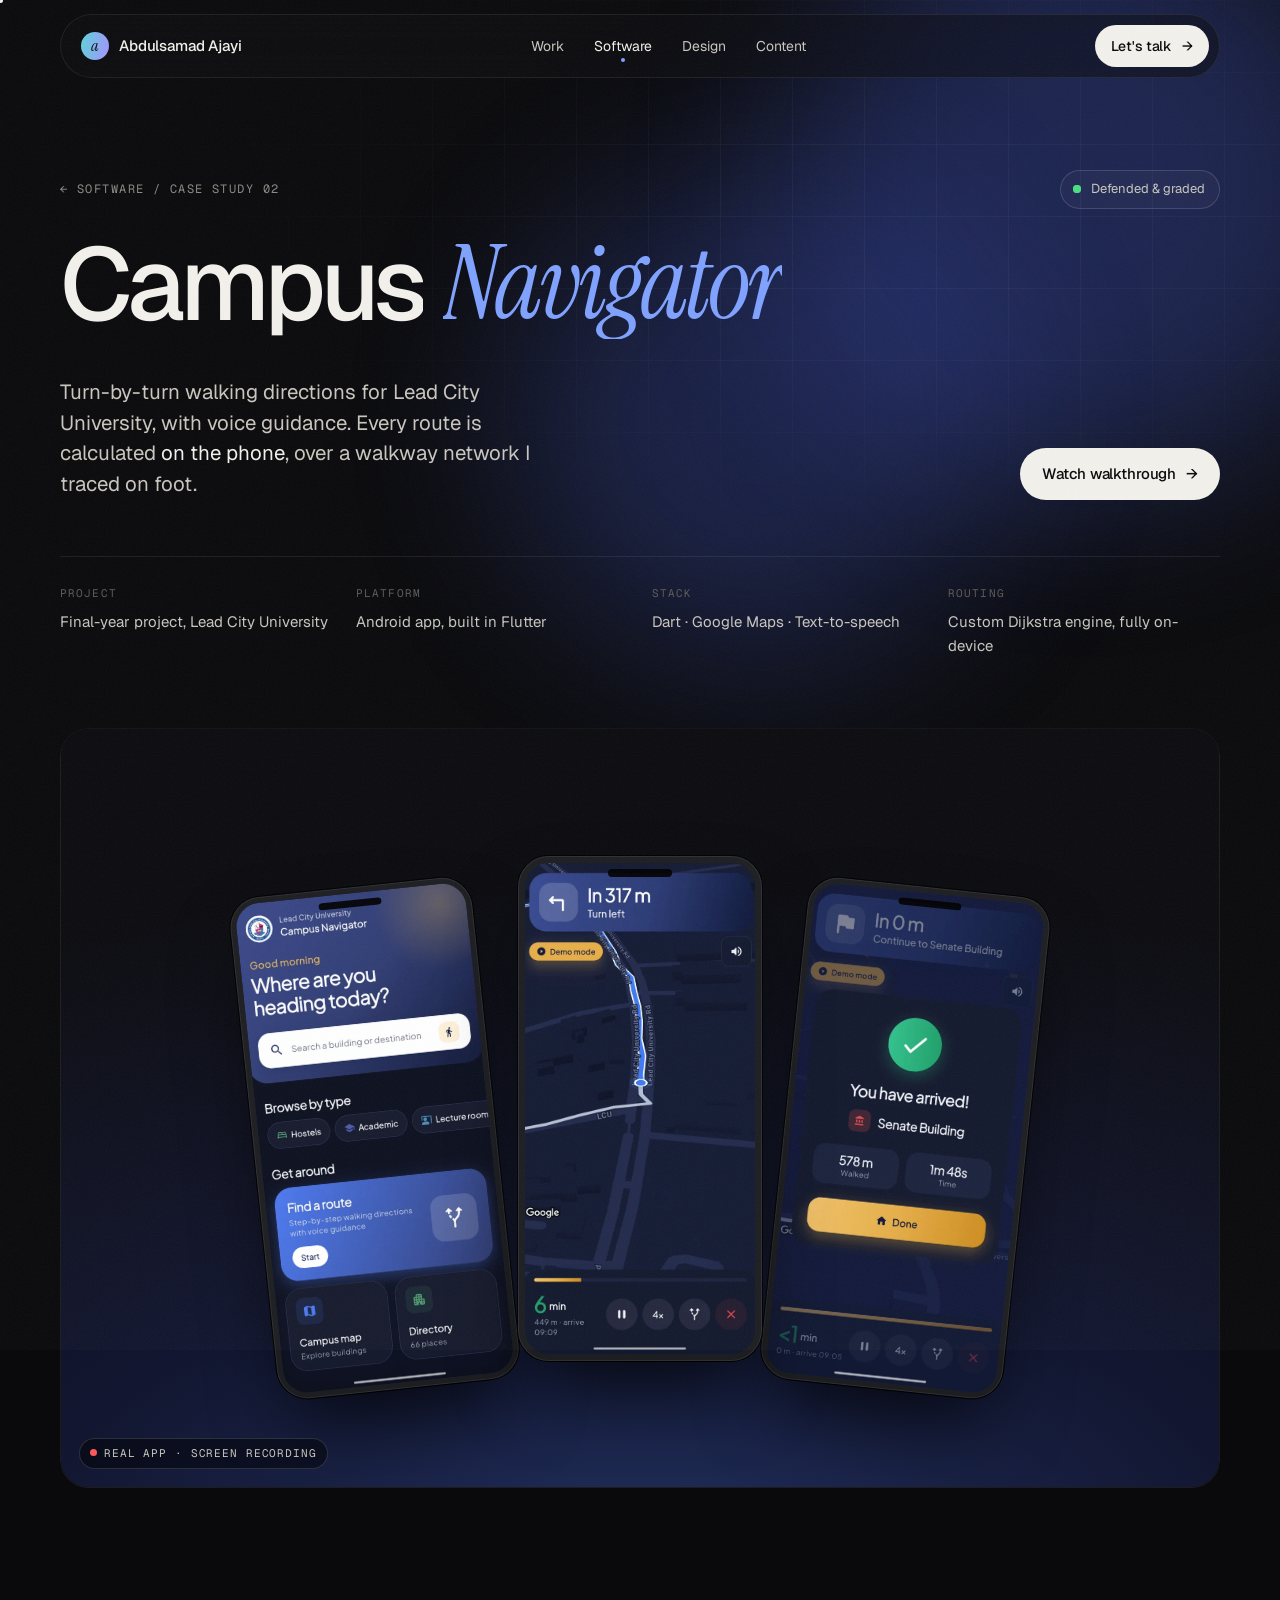
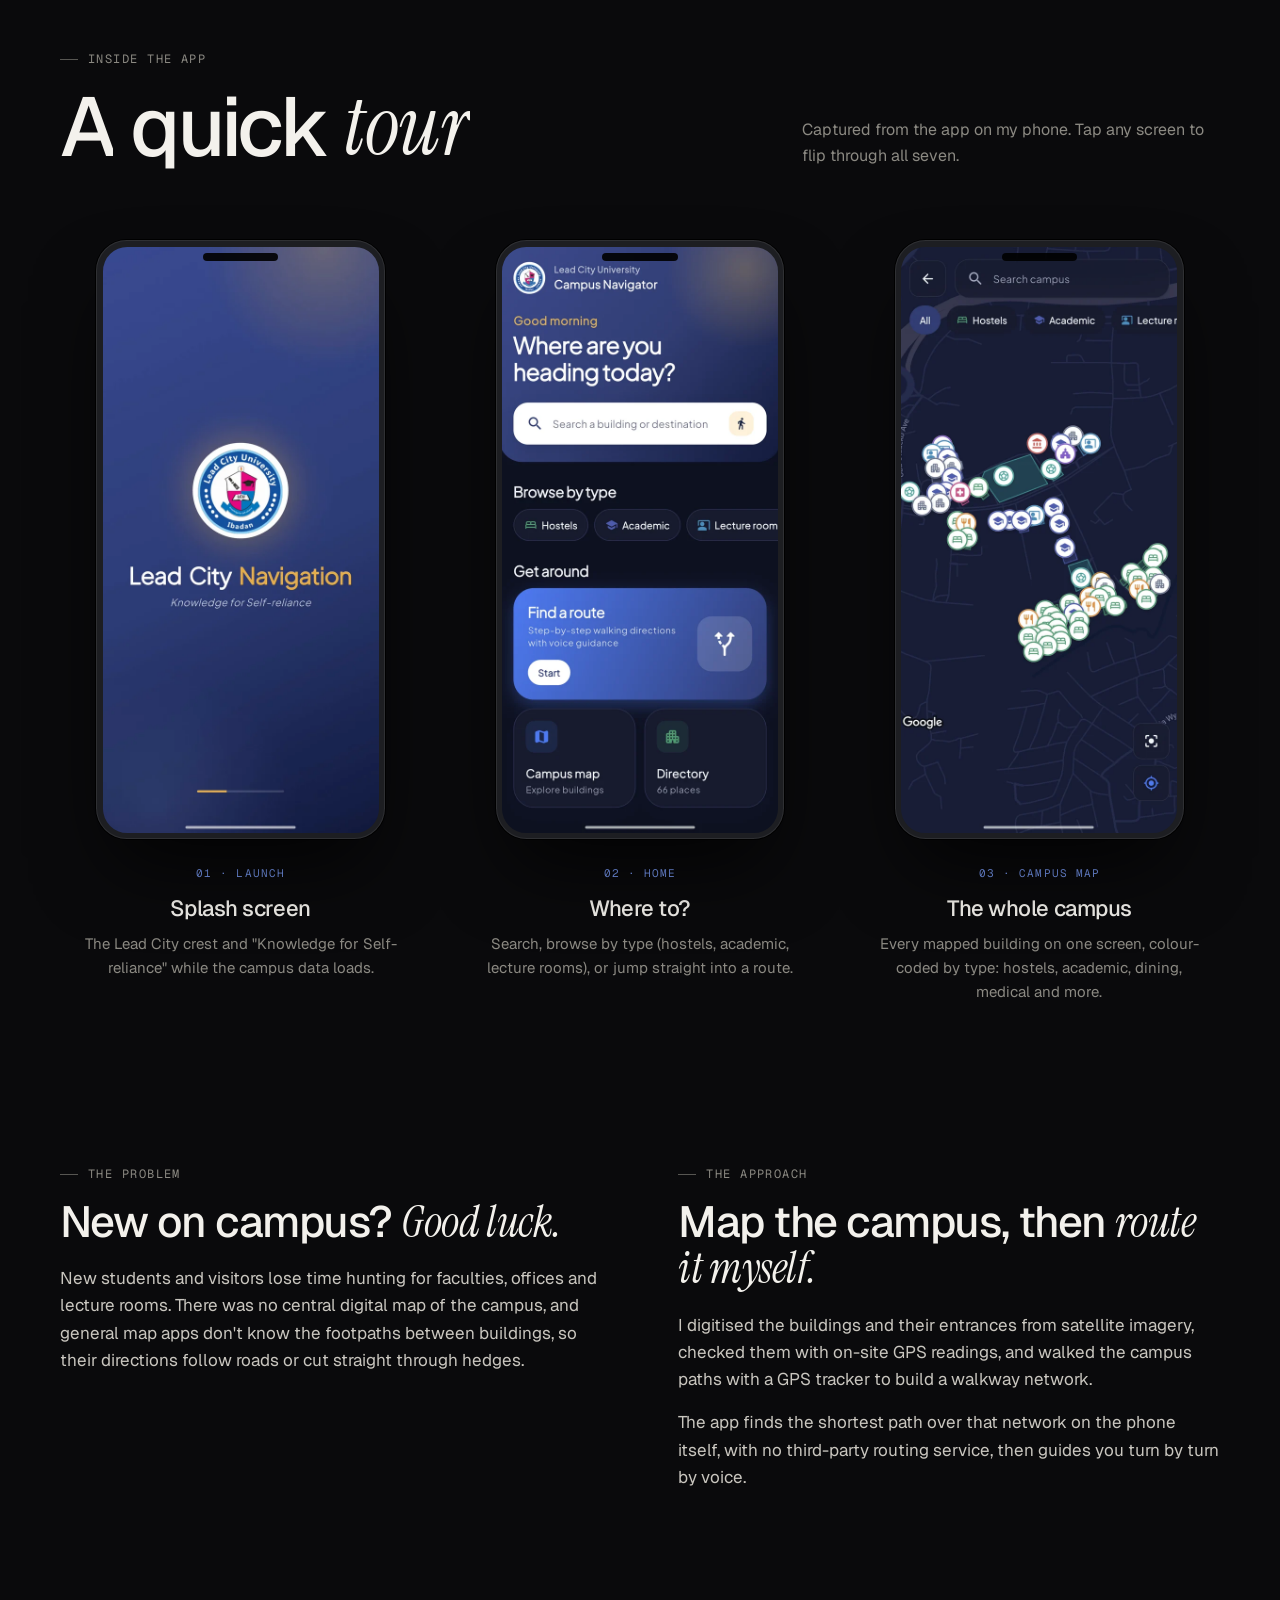
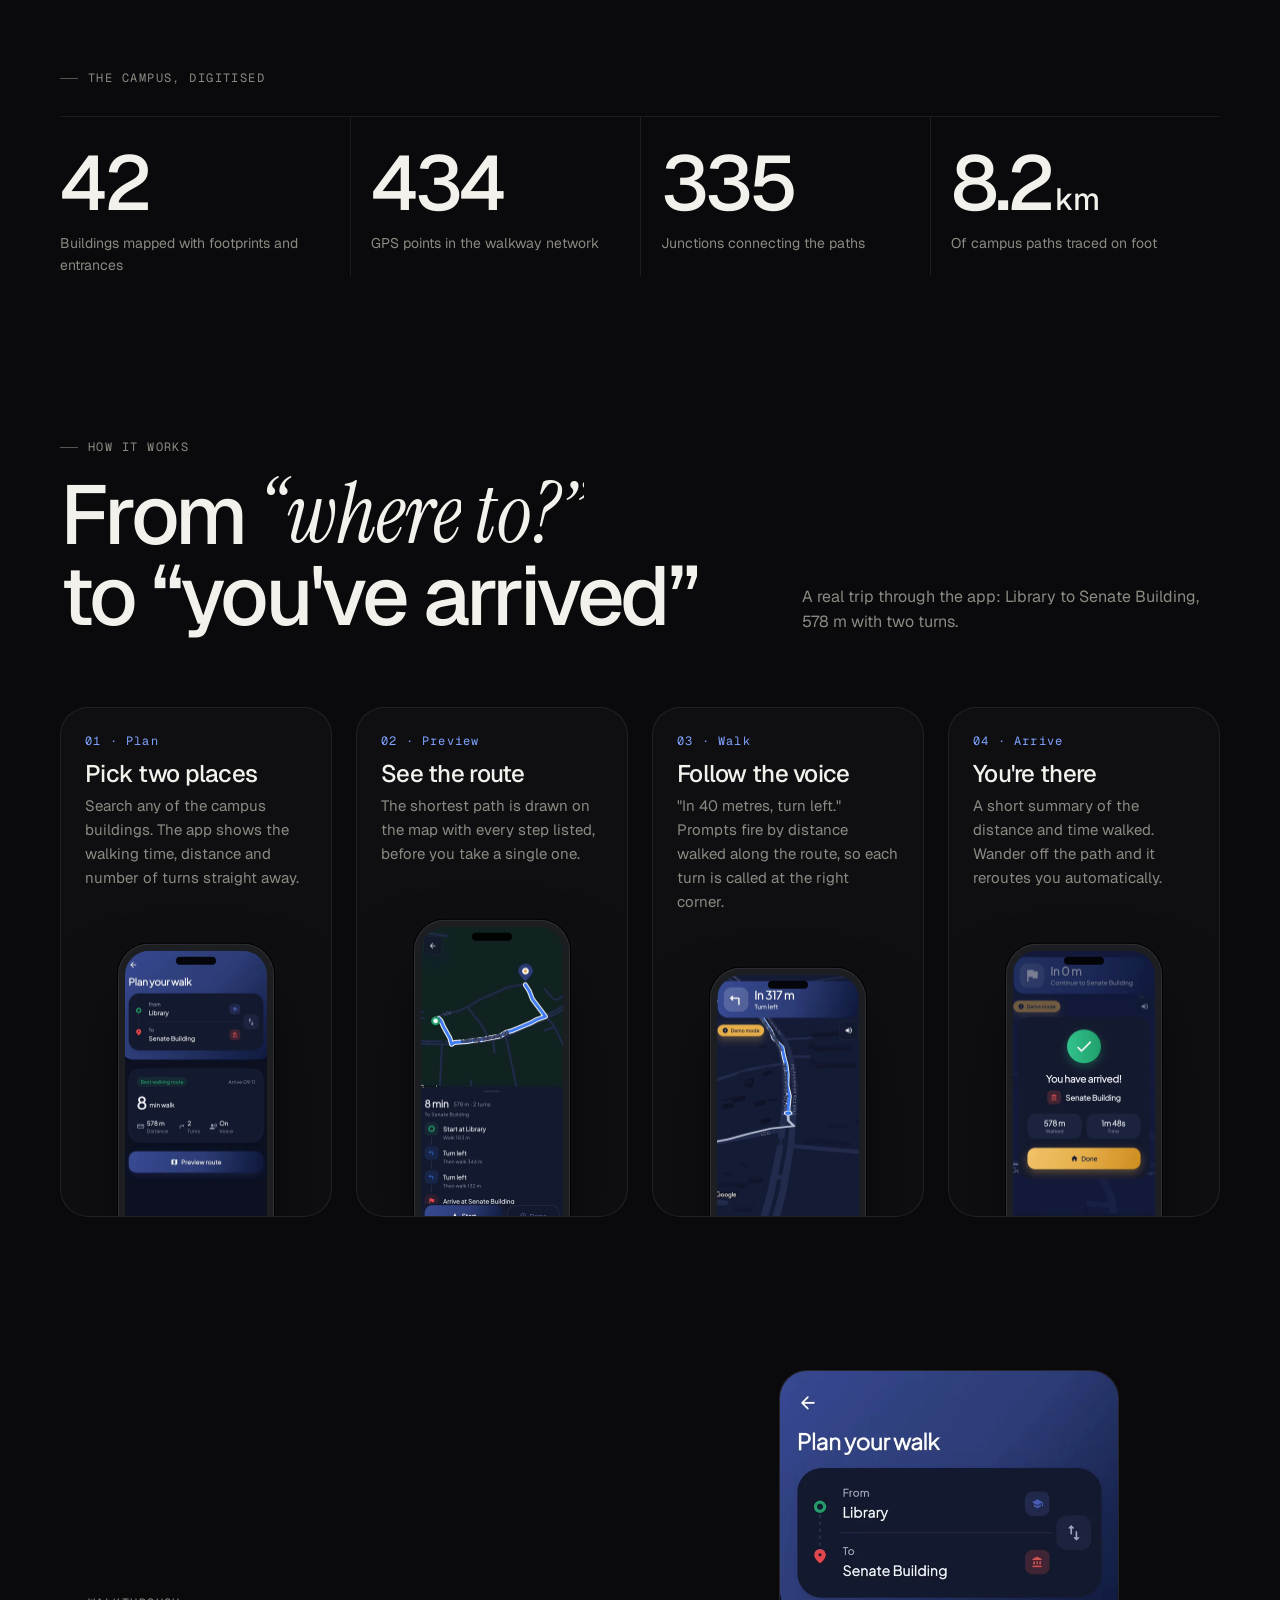
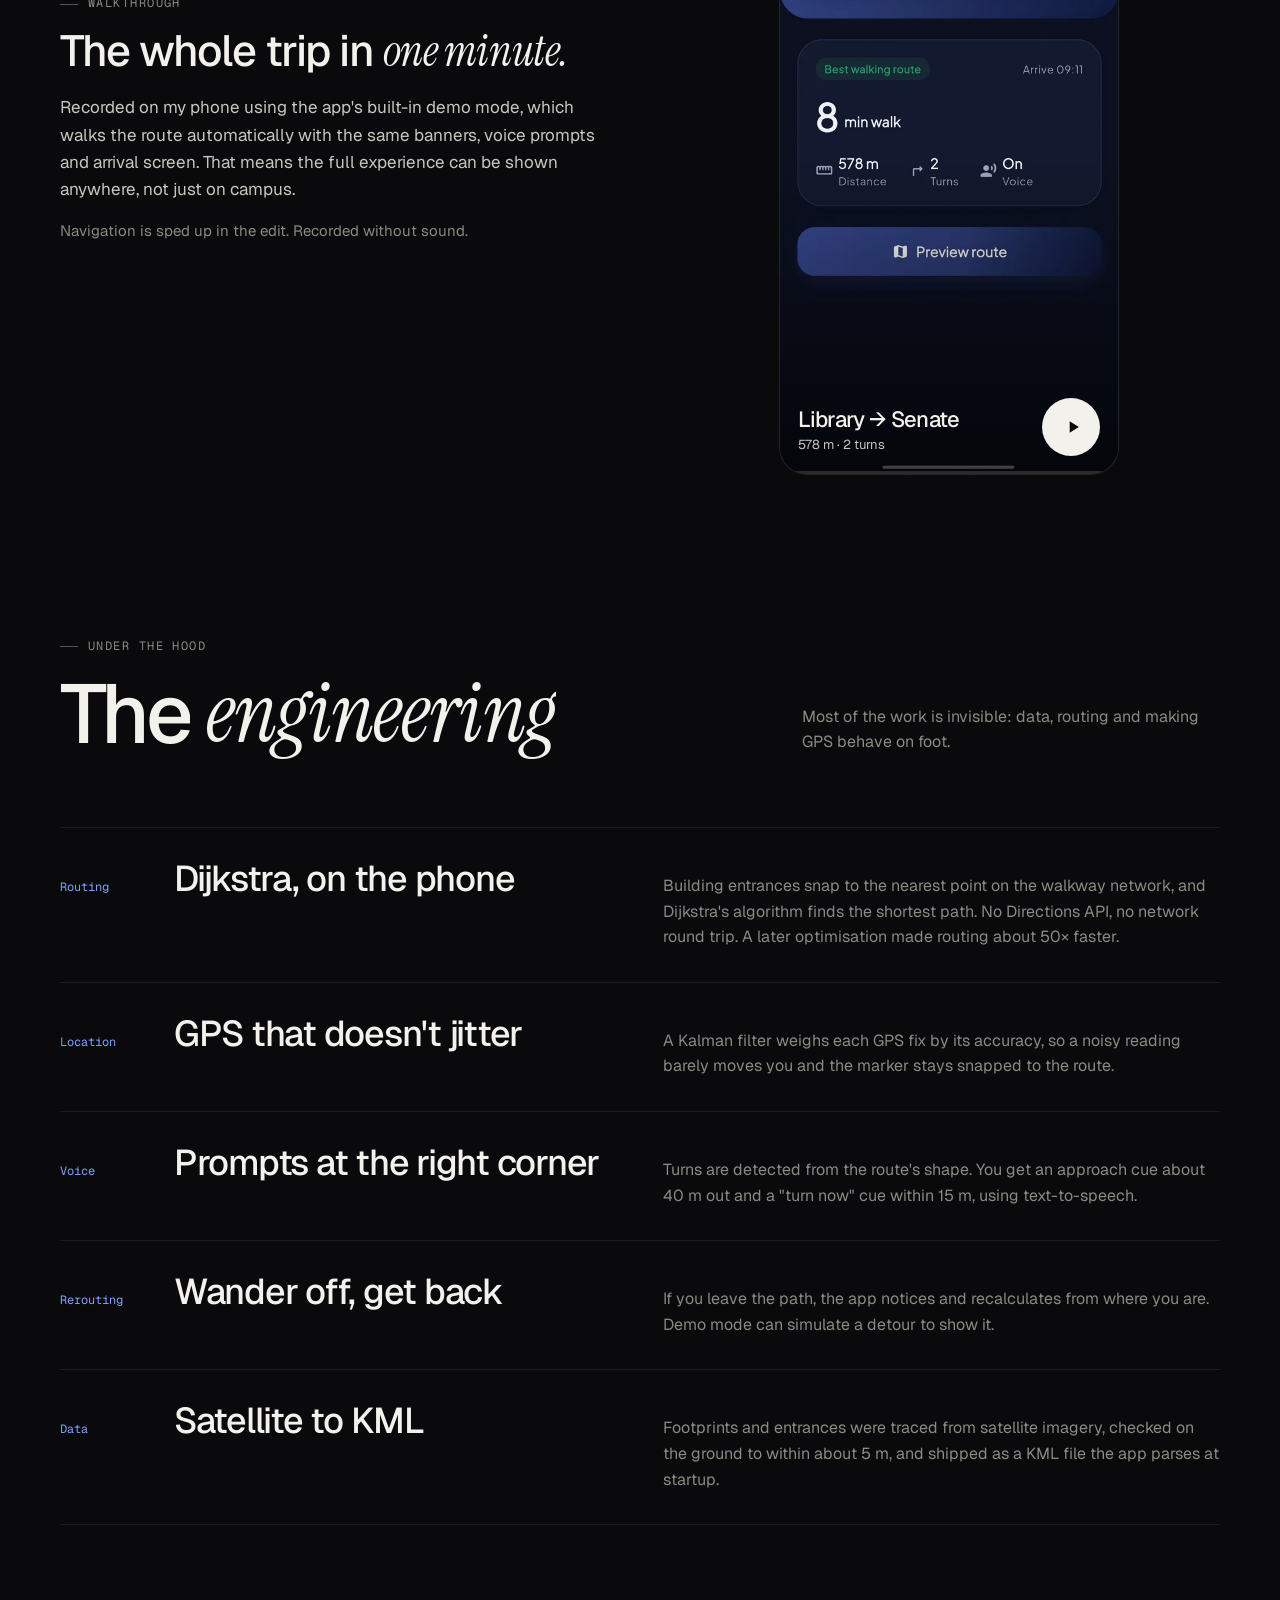
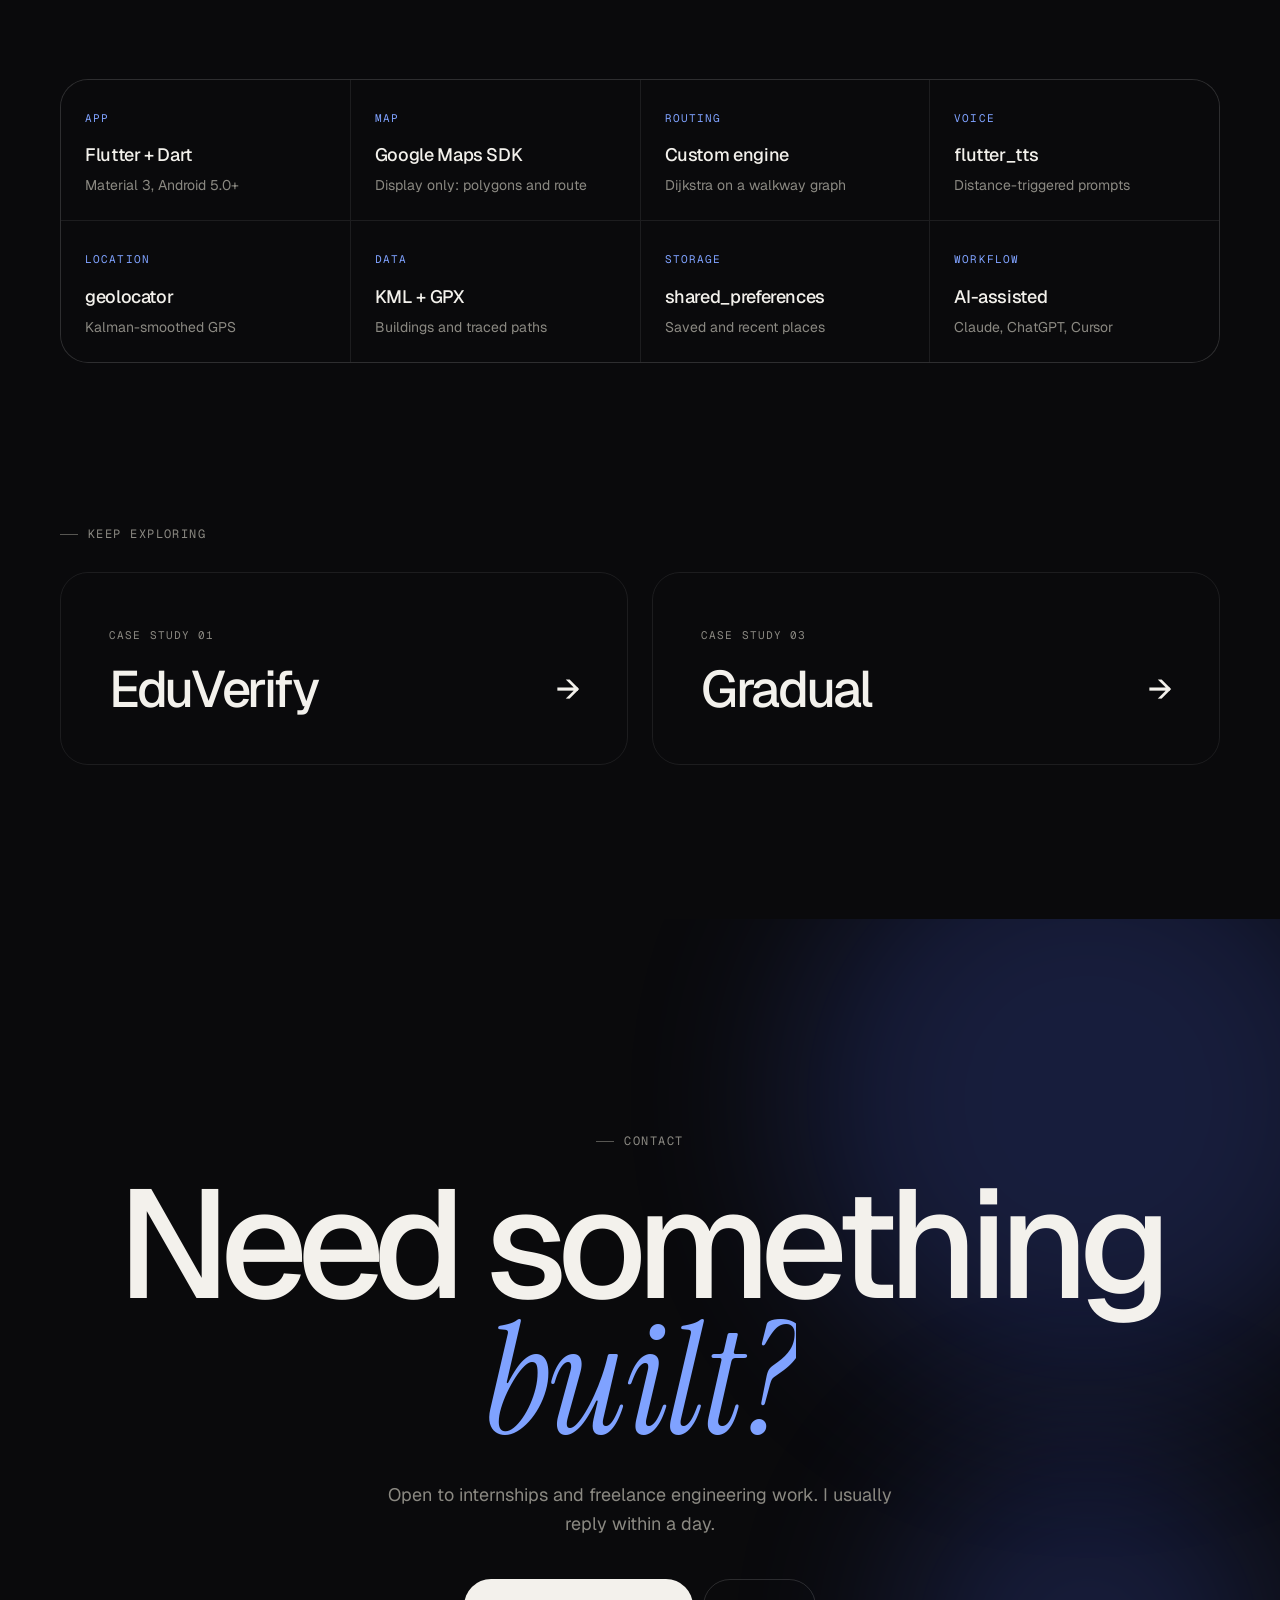
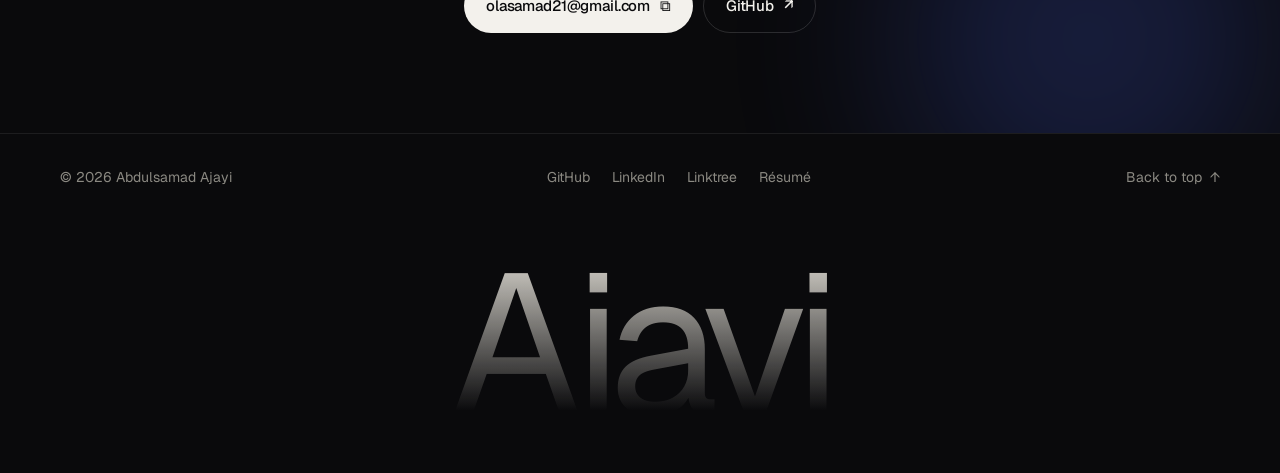
==== commit 833e4370: "Add Gradual case study and feature it as a flagship project - New case study: walkthrough recorded o" ====
--- a/campus-navigator.html
+++ b/campus-navigator.html
@@ -248,7 +248,7 @@
       <span class="eyebrow" data-reveal>Keep exploring</span>
       <div class="next-page" style="margin-top:28px">
         <a class="np" href="eduverify.html" style="--c:var(--dev)" data-reveal><small>Case study 01</small><h3>EduVerify <span>→</span></h3></a>
-        <a class="np" href="dev-portfolio.html" style="--c:var(--design);--d:.1s" data-reveal><small>More software</small><h3>All projects <span>→</span></h3></a>
+        <a class="np" href="gradual.html" style="--c:#5BD687;--d:.1s" data-reveal><small>Case study 03</small><h3>Gradual <span>→</span></h3></a>
       </div>
     </div>
   </section>
--- a/assets/css/site.css
+++ b/assets/css/site.css
@@ -147,11 +147,13 @@
 .burger[aria-expanded="true"] span:nth-child(2){ top:20.5px; transform:rotate(-45deg); }
 
 .menu{
-  position:fixed; inset:0; z-index:90; background:rgba(10,10,12,.96); backdrop-filter:blur(20px);
+  position:fixed; inset:0; z-index:90; background:var(--bg);
   display:flex; flex-direction:column; justify-content:center; padding:100px var(--gutter) 40px;
-  clip-path:circle(0% at calc(100% - 40px) 40px); transition:clip-path .8s var(--ease); visibility:hidden;
-}
-.menu.open{ clip-path:circle(150% at calc(100% - 40px) 40px); visibility:visible; }
+  /* grows from the burger button; no backdrop blur, which made phones flicker mid-animation */
+  clip-path:circle(20px at calc(100% - 43px) 41px); visibility:hidden; will-change:clip-path;
+  transition:clip-path .65s var(--ease-io), visibility 0s linear .65s;
+}
+.menu.open{ clip-path:circle(160vmax at calc(100% - 43px) 41px); visibility:visible; transition:clip-path .65s var(--ease-io), visibility 0s; }
 .menu > a{ display:block; font-size:clamp(40px,11vw,64px); line-height:1.15; letter-spacing:-.03em; padding:4px 0; overflow:hidden; }
 .menu > a span{ display:inline-block; transform:translateY(110%); transition:transform .8s var(--ease); }
 .menu.open > a span{ transform:none; }
@@ -731,12 +733,15 @@
   position:relative; display:grid; place-items:center; width:34px; height:44px; border-radius:7px;
   font-family:var(--mono); font-size:26px; font-weight:500; color:var(--ink); font-variant-numeric:tabular-nums;
   background:linear-gradient(#18181C 50%,#121215 50%); box-shadow:inset 0 0 0 1px rgba(255,255,255,.07);
-  perspective:200px;
-}
-.digit::after{ content:""; position:absolute; left:0; right:0; top:50%; height:1px; background:rgba(0,0,0,.6); }
+  overflow:hidden;
+}
+.digit::after{ content:""; position:absolute; left:0; right:0; top:50%; height:1px; background:rgba(0,0,0,.6); z-index:1; }
 .digit[data-score]{ color:var(--lfc); }
-.digit.tick{ animation:flip .42s var(--ease); }
-@keyframes flip{ 0%{ transform:rotateX(-90deg); opacity:.3; } 100%{ transform:none; opacity:1; } }
+/* each new number drops in from above; the box itself never rotates, so a digit is always visible */
+.digit .d{ display:block; line-height:1; animation:digitIn .24s cubic-bezier(.2,.9,.3,1.2) both; }
+@keyframes digitIn{ from{ transform:translateY(-110%); } to{ transform:none; } }
+.digit.tick{ animation:digitPop .26s var(--ease); }
+@keyframes digitPop{ 0%{ box-shadow:inset 0 0 0 1px rgba(255,255,255,.07); } 40%{ box-shadow:inset 0 0 0 1px color-mix(in srgb,var(--lfc) 70%,transparent), 0 0 18px -2px color-mix(in srgb,var(--lfc) 60%,transparent); } 100%{ box-shadow:inset 0 0 0 1px rgba(255,255,255,.07); } }
 .dash{ font-family:var(--mono); color:var(--dim); font-size:20px; }
 .board-meta{ display:flex; align-items:center; gap:8px; font-family:var(--mono); font-size:9.5px; letter-spacing:.08em; text-transform:uppercase; color:var(--dim); }
 .ft-tag{ padding:2px 6px; border-radius:4px; background:var(--lfc); color:#fff; opacity:0; transform:scale(.6); transition:.5s var(--ease); }
@@ -789,3 +794,8 @@
   .screens::-webkit-scrollbar{ display:none; }
   .screen{ scroll-snap-align:center; }
 }
+
+/* ---------- Gradual ---------- */
+body.t-grad{ --accent:#5BD687; }
+body.t-grad .orb{ background:#2E9E5B; }
+.stage.forest{ background:radial-gradient(120% 90% at 50% 110%,#16492D 0%,#0F2118 45%,#0B0D0C 100%); }
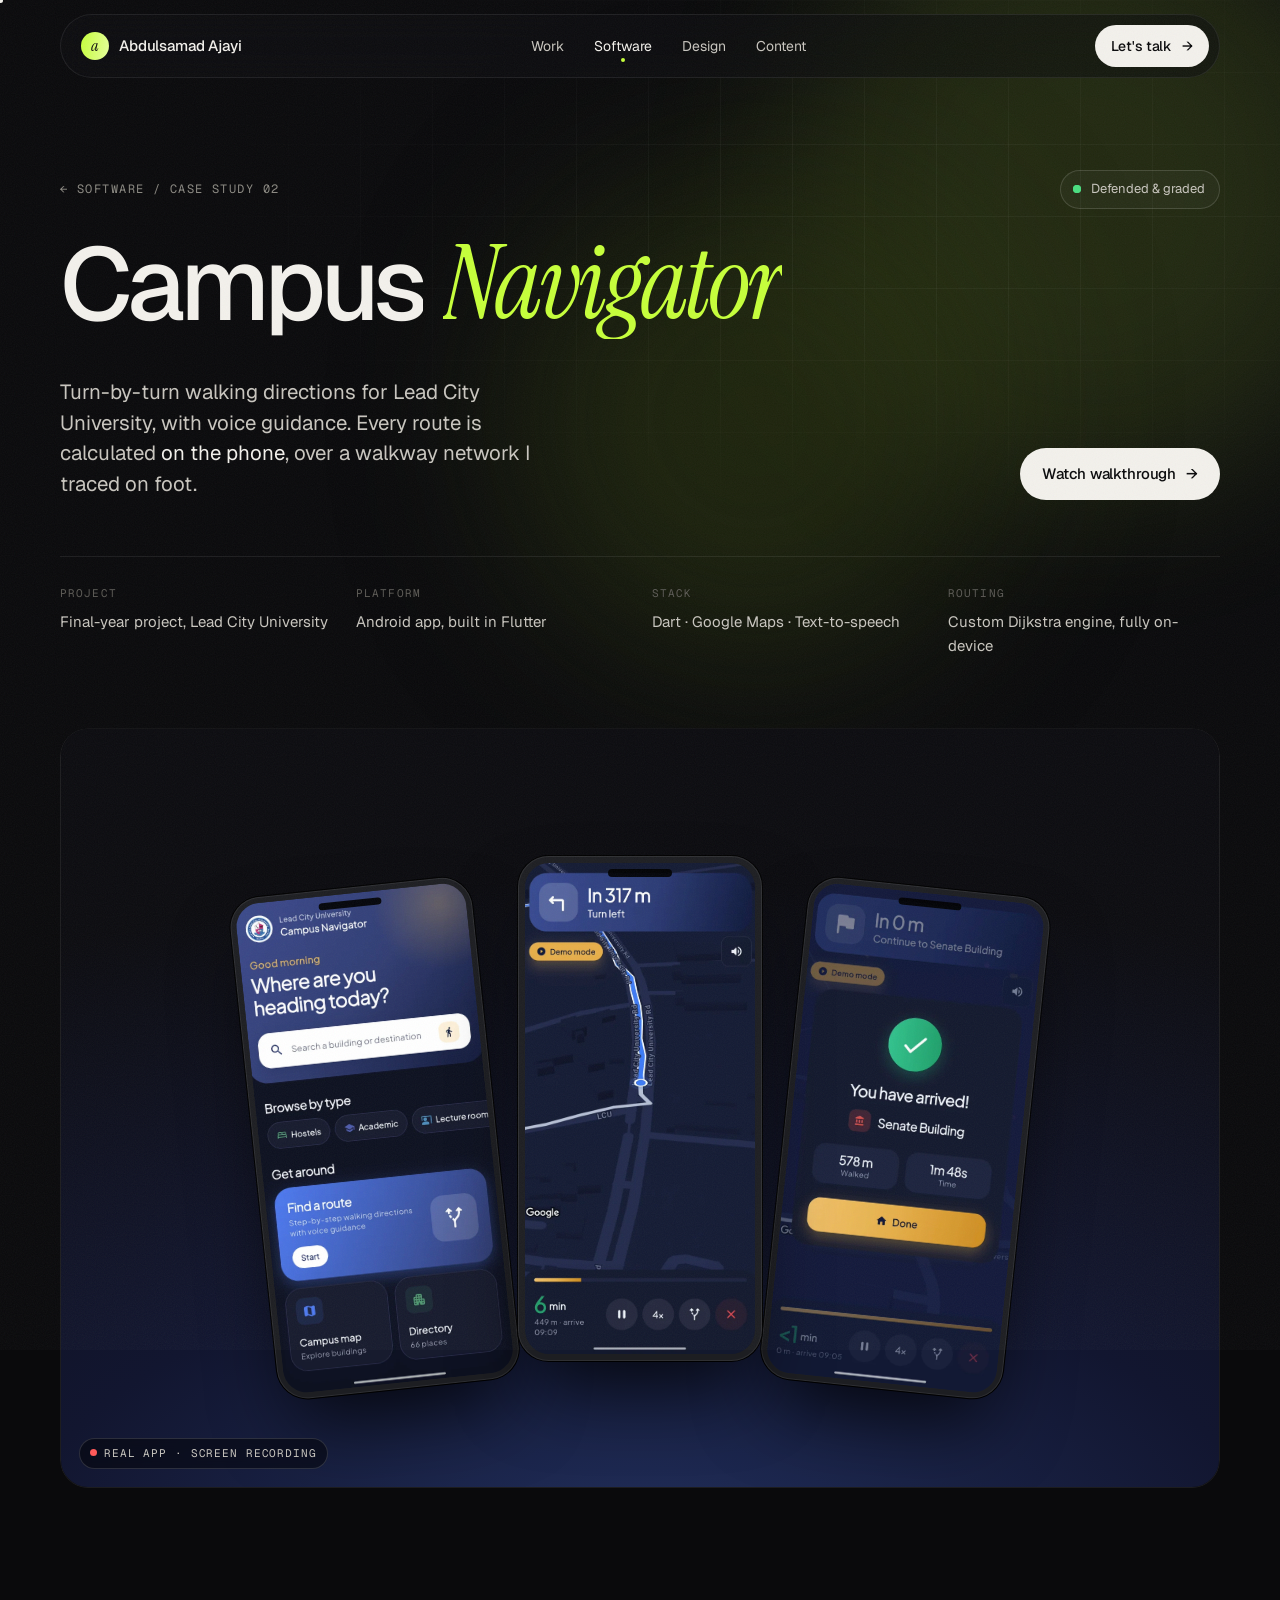
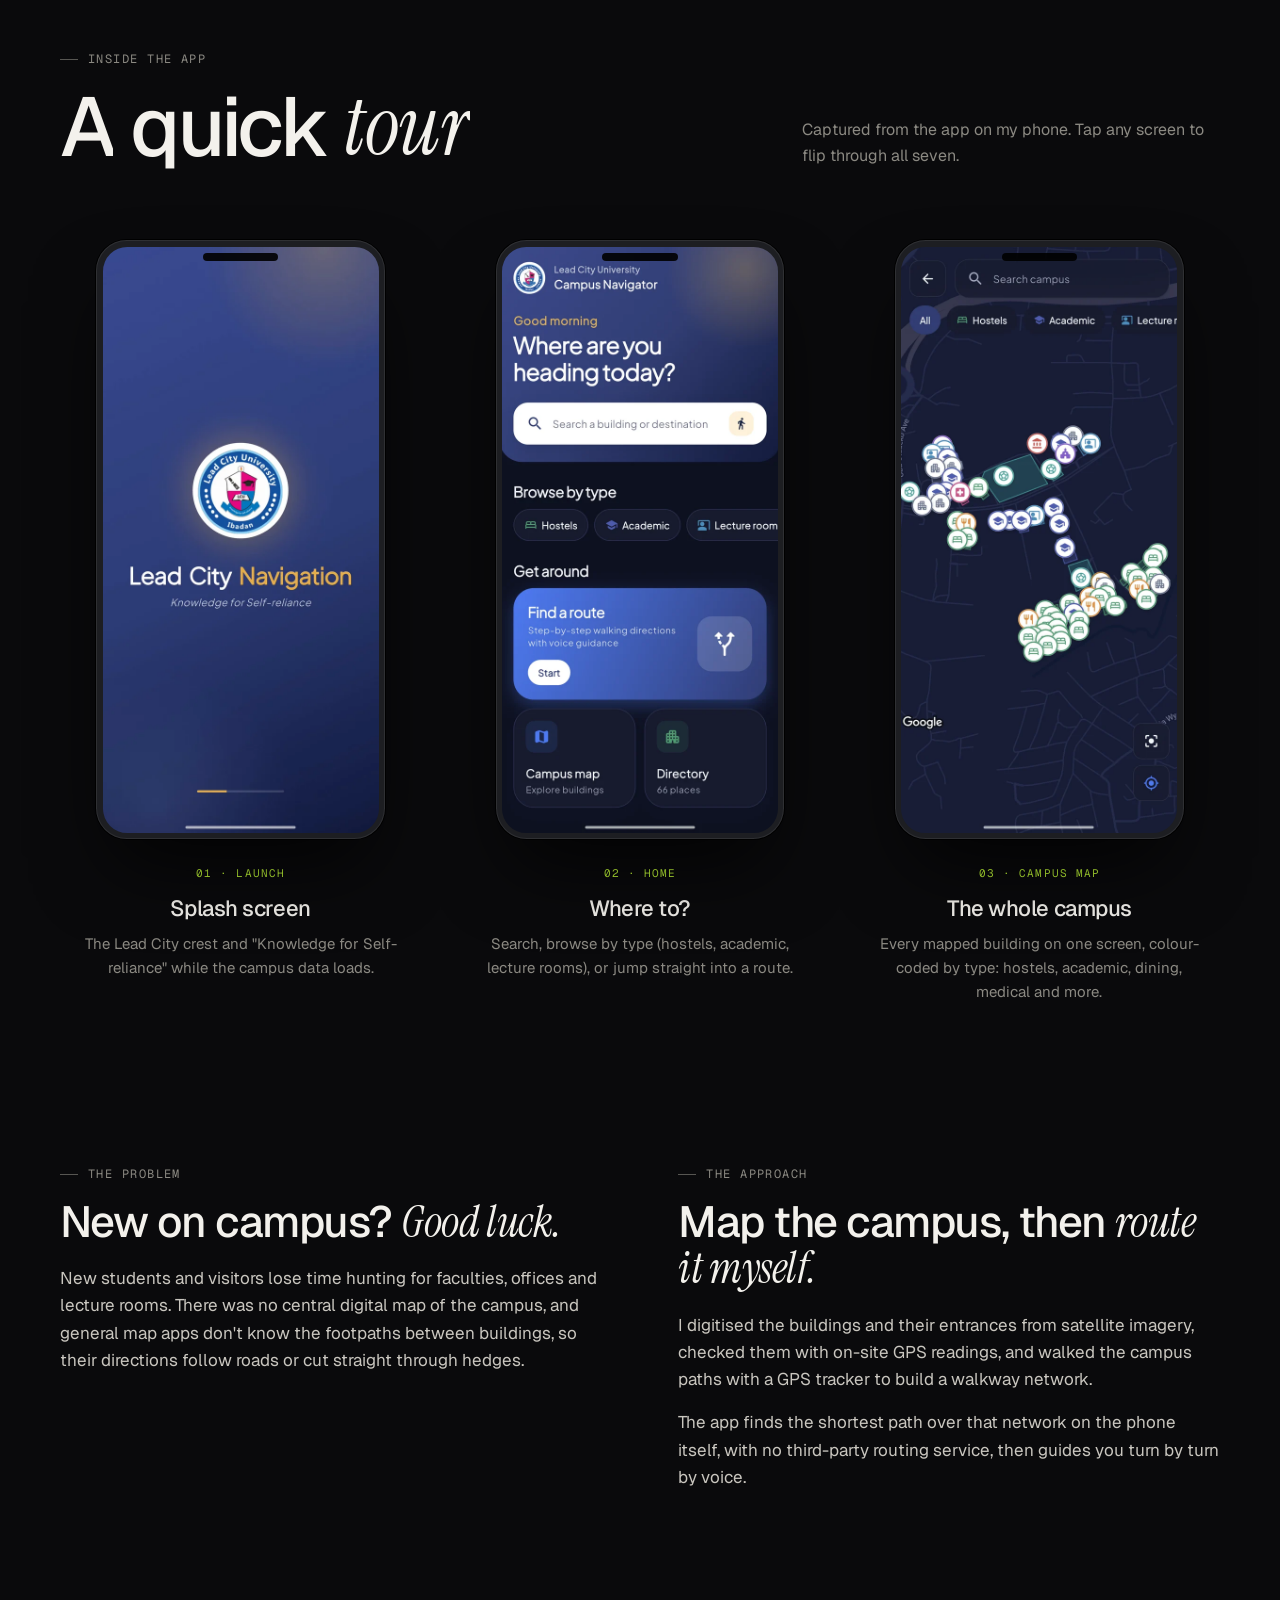
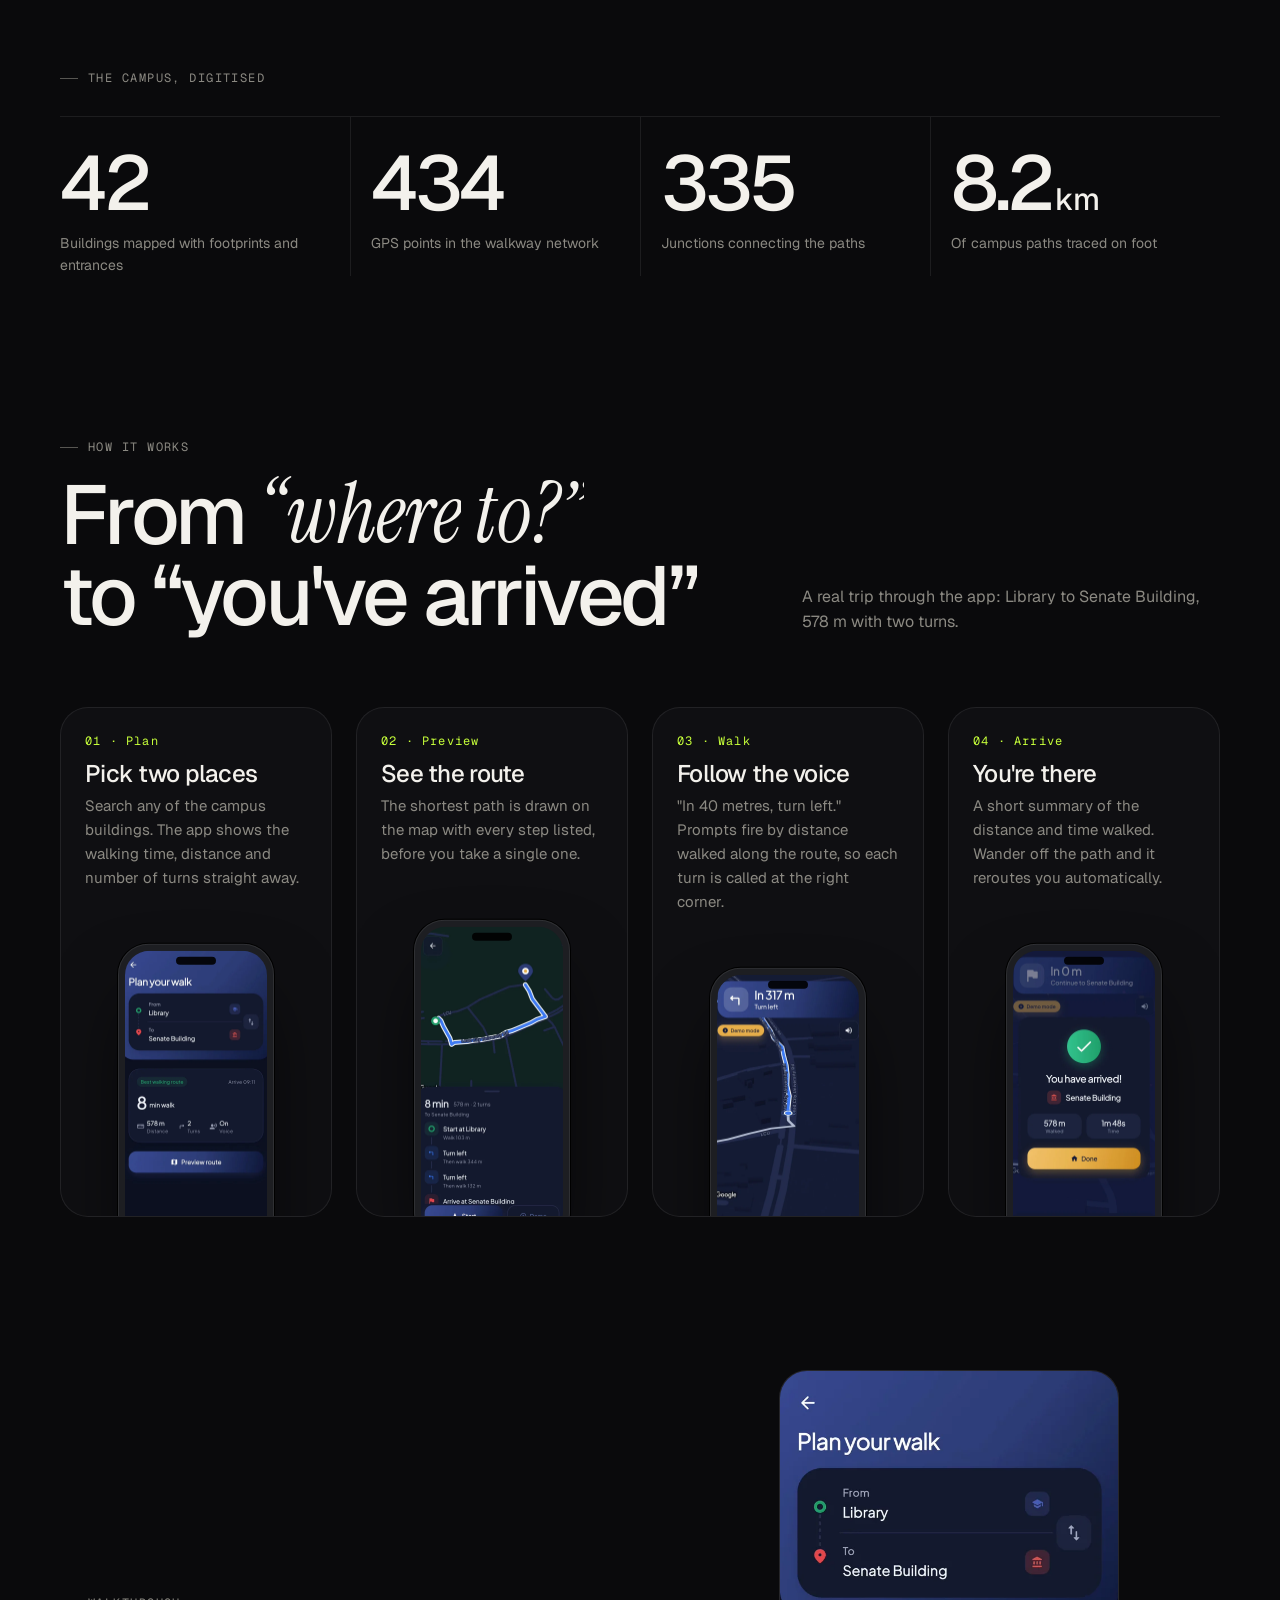
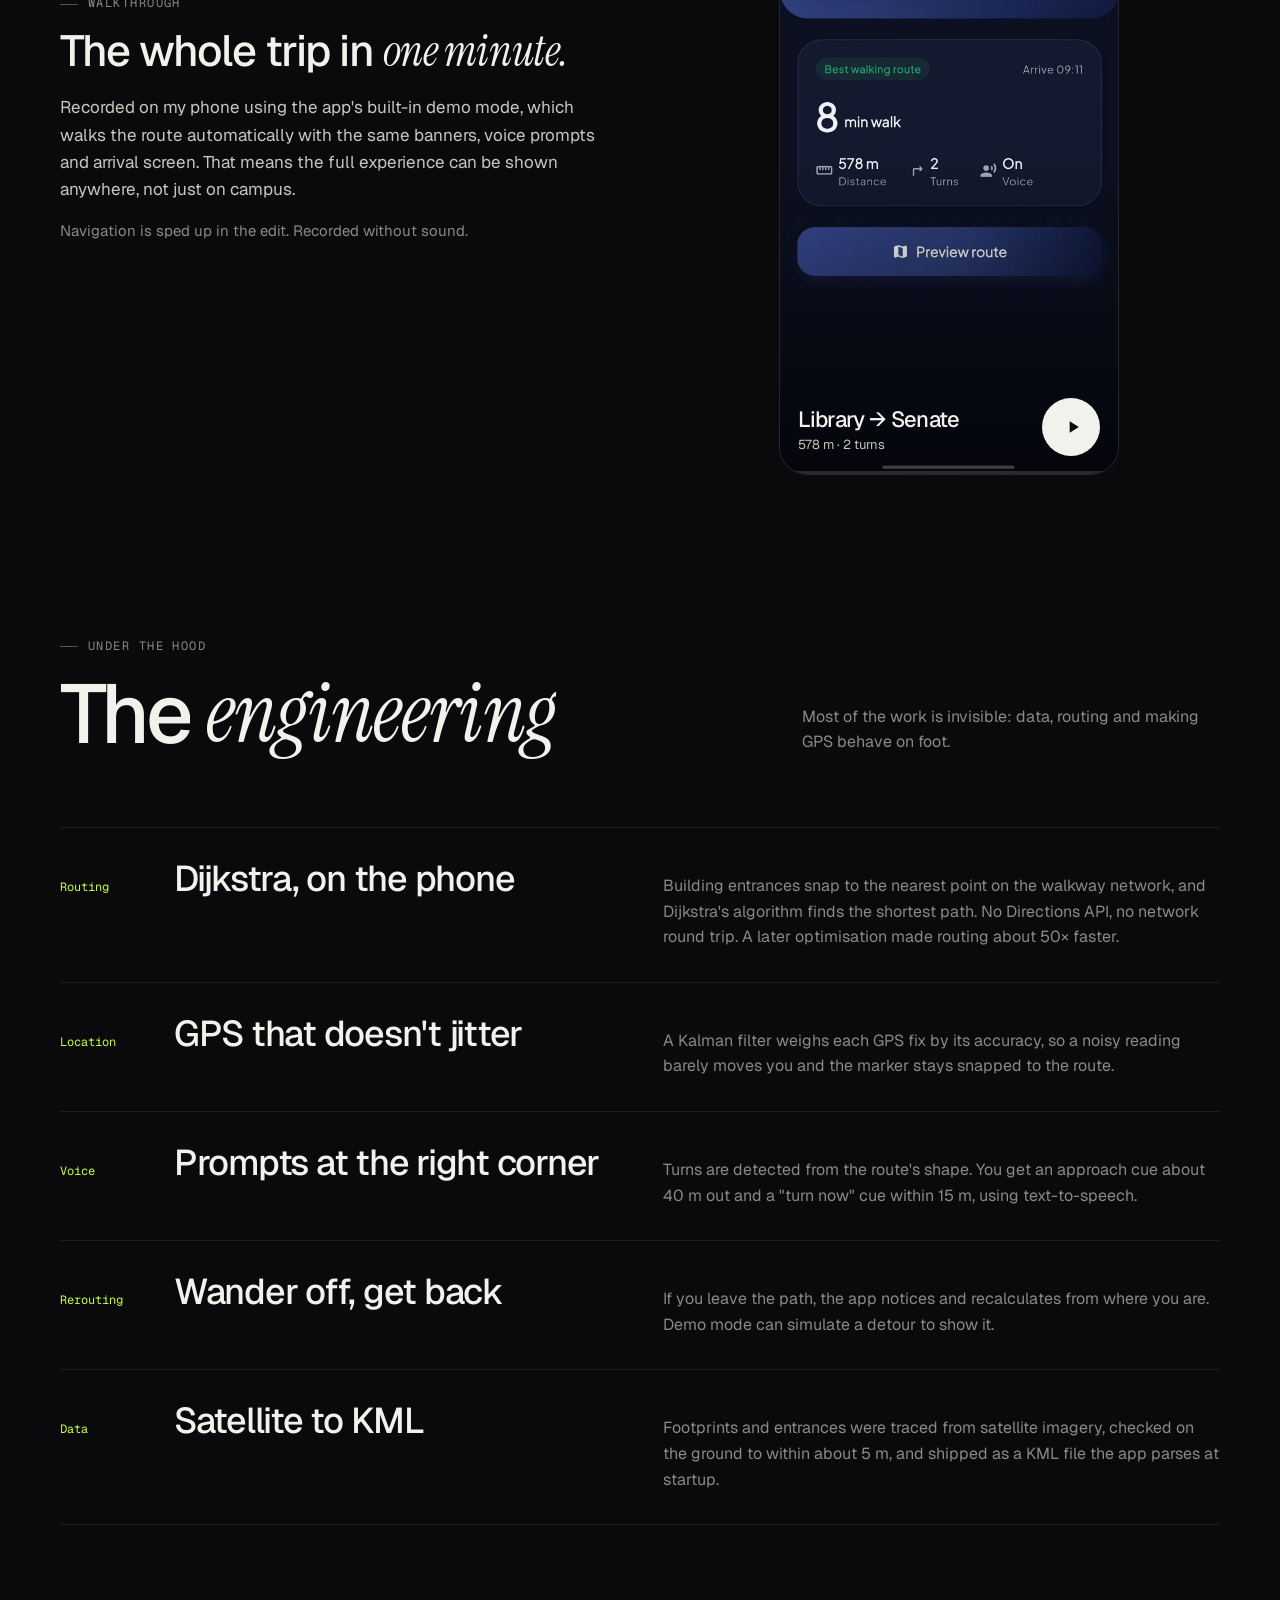
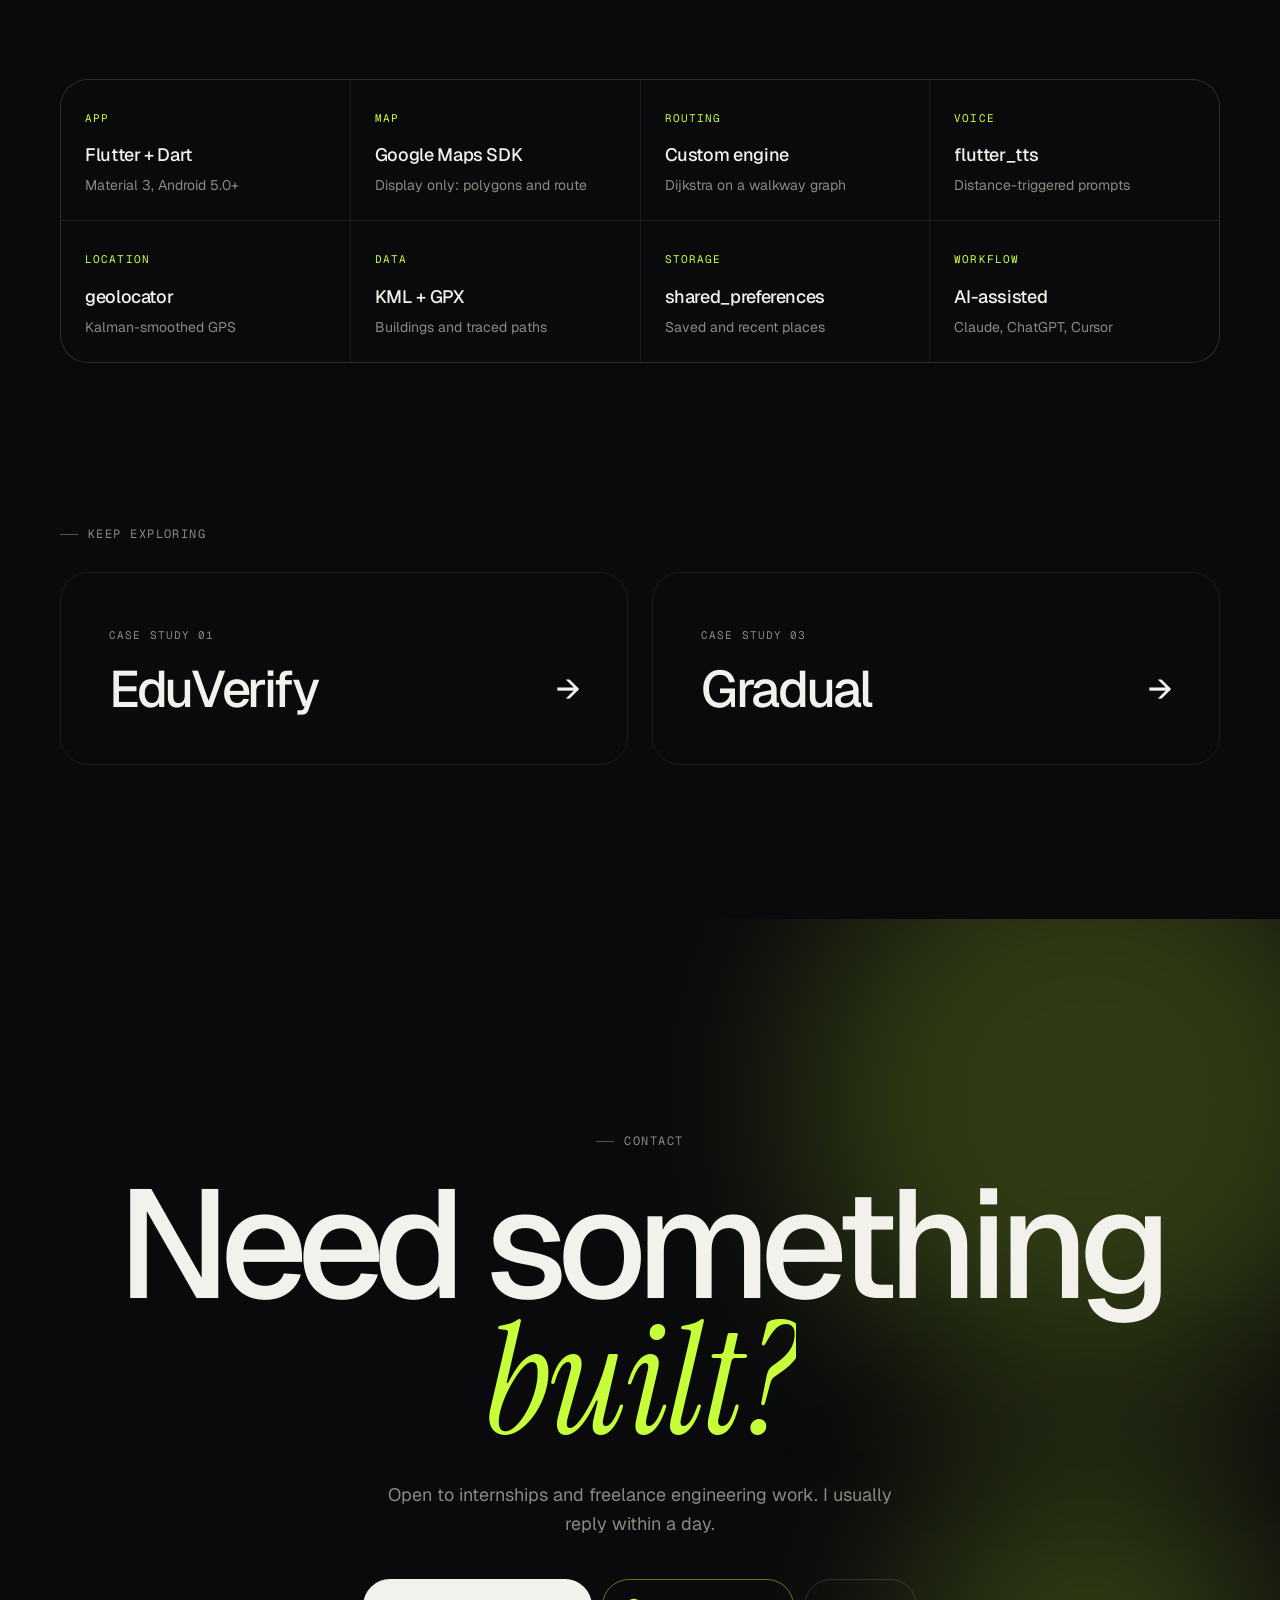
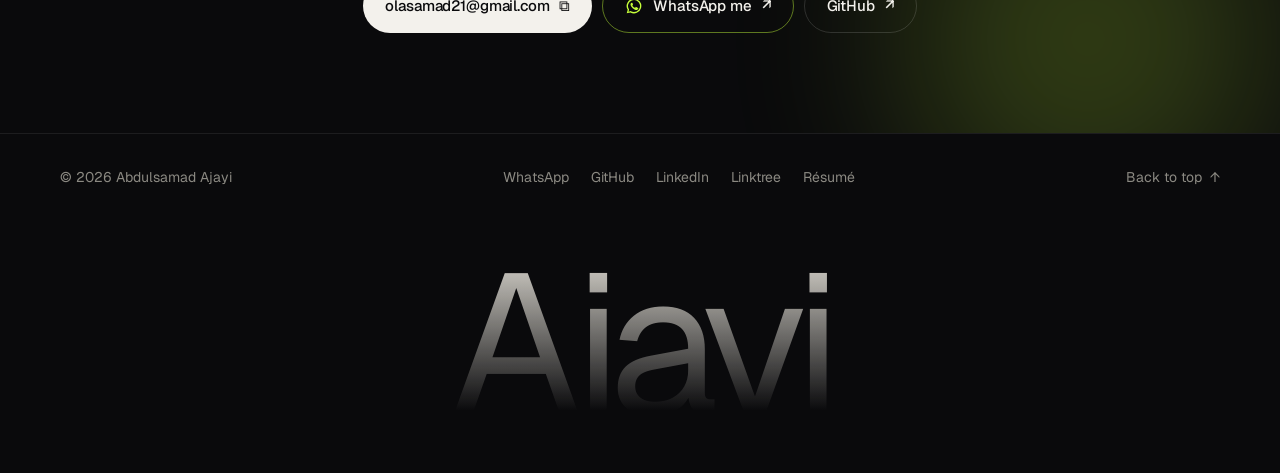
==== commit 781773b4: "Lime palette, project-deck hero, share previews, credentials, WhatsApp - Two quiet colours (near-bla" ====
--- a/campus-navigator.html
+++ b/campus-navigator.html
@@ -5,12 +5,26 @@
 <meta name="viewport" content="width=device-width, initial-scale=1.0">
 <title>Campus Navigator · Case study · Abdulsamad Ajayi</title>
 <meta name="description" content="Lead City Campus Navigator: a Flutter app with turn-by-turn voice navigation, on-device Dijkstra routing over a GPS-traced walkway network, and live rerouting. Built by Abdulsamad Ajayi.">
+<meta property="og:type" content="website">
+<meta property="og:site_name" content="Abdulsamad Ajayi">
+<meta property="og:title" content="Campus Navigator · Case study · Abdulsamad Ajayi">
+<meta property="og:description" content="Lead City Campus Navigator: a Flutter app with turn-by-turn voice navigation, on-device Dijkstra routing over a GPS-traced walkway network, and live rerouting. Built by Abdulsamad Ajayi.">
+<meta property="og:url" content="https://olasamad21.github.io/portfolio/campus-navigator.html">
+<meta property="og:image" content="https://olasamad21.github.io/portfolio/img/og/og-home.jpg">
+<meta property="og:image:width" content="1200">
+<meta property="og:image:height" content="630">
+<meta property="og:image:alt" content="Abdulsamad Ajayi: developer and product designer, with three app screens">
+<meta name="twitter:card" content="summary_large_image">
+<meta name="twitter:title" content="Campus Navigator · Case study · Abdulsamad Ajayi">
+<meta name="twitter:description" content="Lead City Campus Navigator: a Flutter app with turn-by-turn voice navigation, on-device Dijkstra routing over a GPS-traced walkway network, and live rerouting. Built by Abdulsamad Ajayi.">
+<meta name="twitter:image" content="https://olasamad21.github.io/portfolio/img/og/og-home.jpg">
+<link rel="canonical" href="https://olasamad21.github.io/portfolio/campus-navigator.html">
 <meta name="theme-color" content="#0A0A0C">
-<link rel="icon" href="data:image/svg+xml,<svg xmlns=%22http://www.w3.org/2000/svg%22 viewBox=%220 0 100 100%22><defs><linearGradient id=%22g%22 x1=%220%22 x2=%221%22><stop offset=%220%22 stop-color=%22%235ED3D9%22/><stop offset=%22.5%22 stop-color=%22%23A493FF%22/><stop offset=%221%22 stop-color=%22%23FF8A5C%22/></linearGradient></defs><circle cx=%2250%22 cy=%2250%22 r=%2250%22 fill=%22url(%23g)%22/><text x=%2250%22 y=%2254%22 font-family=%22Georgia,serif%22 font-style=%22italic%22 font-size=%2258%22 fill=%22%230A0A0C%22 dominant-baseline=%22middle%22 text-anchor=%22middle%22>a</text></svg>">
+<link rel="icon" href="data:image/svg+xml,<svg xmlns=%22http://www.w3.org/2000/svg%22 viewBox=%220 0 100 100%22><defs><linearGradient id=%22g%22 x1=%220%22 x2=%221%22><stop offset=%220%22 stop-color=%22%23C6FF3A%22/><stop offset=%22.5%22 stop-color=%22%23E6FF9C%22/><stop offset=%221%22 stop-color=%22%23C6FF3A%22/></linearGradient></defs><circle cx=%2250%22 cy=%2250%22 r=%2250%22 fill=%22url(%23g)%22/><text x=%2250%22 y=%2254%22 font-family=%22Georgia,serif%22 font-style=%22italic%22 font-size=%2258%22 fill=%22%230A0A0C%22 dominant-baseline=%22middle%22 text-anchor=%22middle%22>a</text></svg>">
 <link rel="preconnect" href="https://fonts.googleapis.com">
 <link rel="preconnect" href="https://fonts.gstatic.com" crossorigin>
 <link href="https://fonts.googleapis.com/css2?family=Geist:wght@300..700&family=Geist+Mono:wght@400;500&family=Instrument+Serif:ital@0;1&display=swap" rel="stylesheet">
-<link rel="stylesheet" href="assets/css/site.css">
+<link rel="stylesheet" href="assets/css/site.css?v=48507901bd">
 <script>document.documentElement.classList.add('js')</script>
 </head>
 <body class="t-dev t-nav">
@@ -42,6 +56,7 @@
   <a href="#contact"><span>Contact<small>05</small></span></a>
   <div class="menu-foot">
     <a href="mailto:olasamad21@gmail.com">olasamad21@gmail.com</a>
+    <a href="https://wa.me/2348139004903?text=Hi%20Abdulsamad%2C%20I%20saw%20your%20portfolio%20and%20I%E2%80%99d%20like%20to%20talk%20about%20a%20project." target="_blank" rel="noopener">WhatsApp ↗</a>
     <a href="https://www.linkedin.com/in/ajayi-abdulsamad-b4757b307" target="_blank" rel="noopener">LinkedIn ↗</a>
     <a href="Ajayi_Abdulsamad_CV.pdf" target="_blank">Résumé ↗</a>
   </div>
@@ -248,7 +263,7 @@
       <span class="eyebrow" data-reveal>Keep exploring</span>
       <div class="next-page" style="margin-top:28px">
         <a class="np" href="eduverify.html" style="--c:var(--dev)" data-reveal><small>Case study 01</small><h3>EduVerify <span>→</span></h3></a>
-        <a class="np" href="gradual.html" style="--c:#5BD687;--d:.1s" data-reveal><small>Case study 03</small><h3>Gradual <span>→</span></h3></a>
+        <a class="np" href="gradual.html" style="--c:var(--lime);--d:.1s" data-reveal><small>Case study 03</small><h3>Gradual <span>→</span></h3></a>
       </div>
     </div>
   </section>
@@ -263,6 +278,7 @@
       <p data-reveal>Open to internships and freelance engineering work. I usually reply within a day.</p>
       <div class="cta-actions" data-reveal>
         <a class="btn copy-mail" href="mailto:olasamad21@gmail.com" data-copy="olasamad21@gmail.com" data-magnetic=".2">olasamad21@gmail.com <span class="arr">⧉</span><span class="done">Copied to clipboard ✓</span></a>
+        <a class="btn wa" href="https://wa.me/2348139004903?text=Hi%20Abdulsamad%2C%20I%20saw%20your%20portfolio%20and%20I%E2%80%99d%20like%20to%20talk%20about%20a%20project." target="_blank" rel="noopener" data-magnetic=".2"><svg class="wa-ic" viewBox="0 0 24 24" fill="currentColor" aria-hidden="true"><path d="M12 2.2a9.8 9.8 0 0 0-8.4 14.9L2.3 21.8l4.8-1.3A9.8 9.8 0 1 0 12 2.2zm0 17.8a8 8 0 0 1-4.1-1.1l-.3-.2-2.9.8.8-2.8-.2-.3A8 8 0 1 1 12 20zm4.4-6c-.2-.1-1.4-.7-1.6-.8-.2-.1-.4-.1-.5.1l-.7.9c-.1.2-.3.2-.5.1a6.5 6.5 0 0 1-3.2-2.8c-.2-.4.2-.4.7-1.3.1-.1 0-.3 0-.4l-.7-1.7c-.2-.5-.4-.4-.5-.4h-.5a.9.9 0 0 0-.7.3 2.8 2.8 0 0 0-.9 2.1 5 5 0 0 0 1 2.6 11.3 11.3 0 0 0 4.4 3.9c1.6.7 2.3.8 3.1.6a2.6 2.6 0 0 0 1.7-1.2 2.1 2.1 0 0 0 .2-1.2c-.1-.1-.2-.2-.4-.3z"/></svg>WhatsApp me <span class="arr">↗</span></a>
         <a class="btn ghost" href="https://github.com/olasamad21" target="_blank" rel="noopener" data-magnetic=".2">GitHub <span class="arr">↗</span></a>
       </div>
     </div>
@@ -272,6 +288,7 @@
       <div class="footer-row">
         <span>© <span data-year>2026</span> Abdulsamad Ajayi</span>
         <div class="footer-links">
+          <a class="link-u" href="https://wa.me/2348139004903?text=Hi%20Abdulsamad%2C%20I%20saw%20your%20portfolio%20and%20I%E2%80%99d%20like%20to%20talk%20about%20a%20project." target="_blank" rel="noopener">WhatsApp</a>
           <a class="link-u" href="https://github.com/olasamad21" target="_blank" rel="noopener">GitHub</a>
           <a class="link-u" href="https://www.linkedin.com/in/ajayi-abdulsamad-b4757b307" target="_blank" rel="noopener">LinkedIn</a>
           <a class="link-u" href="https://linktr.ee/olasamad21" target="_blank" rel="noopener">Linktree</a>
@@ -292,6 +309,6 @@
   <span class="lb-count"></span>
 </div>
 
-<script src="assets/js/site.js"></script>
+<script src="assets/js/site.js?v=ee7eced8a7"></script>
 </body>
 </html>
--- a/assets/css/site.css
+++ b/assets/css/site.css
@@ -13,12 +13,16 @@
   --soft:#8B8982;
   --dim:#5D5B56;
 
-  --dev:#5ED3D9;      /* teal  — software */
-  --design:#A493FF;   /* violet — UI/UX   */
-  --ugc:#FF8A5C;      /* coral  — content */
+  /* Two quiet colours (near-black + bone white) and ONE loud one: electric lime. */
+  --lime:#C6FF3A;
+  --lime-2:#E6FF9C;
+  --olive:#2E3A10;
+  --dev:var(--lime);
+  --design:var(--lime);
+  --ugc:var(--lime);
   --accent:var(--ink);
 
-  --grad:linear-gradient(100deg,var(--dev) 0%,var(--design) 50%,var(--ugc) 100%);
+  --grad:linear-gradient(100deg,var(--lime) 0%,var(--lime-2) 50%,var(--lime) 100%);
 
   --serif:'Instrument Serif',Georgia,serif;
   --sans:'Geist','Inter',system-ui,-apple-system,sans-serif;
@@ -219,10 +223,9 @@
 .hero.short{ min-height:auto; padding:170px 0 70px; }
 .orbs{ position:absolute; inset:0; z-index:-1; pointer-events:none; }
 .orb{ position:absolute; border-radius:50%; filter:blur(90px); opacity:.5; will-change:transform; }
-.orb.o1{ width:46vw; height:46vw; max-width:640px; max-height:640px; background:var(--dev); top:-14%; right:-8%; animation:float1 18s var(--ease-io) infinite alternate; opacity:.28; }
-.orb.o2{ width:38vw; height:38vw; max-width:540px; max-height:540px; background:var(--design); top:24%; right:22%; animation:float2 22s var(--ease-io) infinite alternate; opacity:.24; }
-.orb.o3{ width:30vw; height:30vw; max-width:420px; max-height:420px; background:var(--ugc); bottom:-12%; right:0; animation:float3 16s var(--ease-io) infinite alternate; opacity:.22; }
-body.t-dev .orb{ background:var(--dev); } body.t-design .orb{ background:var(--design); } body.t-ugc .orb{ background:var(--ugc); }
+.orb.o1{ width:46vw; height:46vw; max-width:640px; max-height:640px; background:var(--lime); top:-14%; right:-8%; animation:float1 18s var(--ease-io) infinite alternate; opacity:.13; }
+.orb.o2{ width:38vw; height:38vw; max-width:540px; max-height:540px; background:var(--olive); top:24%; right:22%; animation:float2 22s var(--ease-io) infinite alternate; opacity:.55; }
+.orb.o3{ width:30vw; height:30vw; max-width:420px; max-height:420px; background:var(--lime); bottom:-12%; right:0; animation:float3 16s var(--ease-io) infinite alternate; opacity:.09; }
 @keyframes float1{ to{ transform:translate(-12%,18%) scale(1.15); } }
 @keyframes float2{ to{ transform:translate(16%,-12%) scale(.9); } }
 @keyframes float3{ to{ transform:translate(-20%,-14%) scale(1.2); } }
@@ -771,8 +774,6 @@
 .rec-dot{ display:inline-block; width:7px; height:7px; margin-right:7px; border-radius:50%; background:#FF5A5A; vertical-align:1px; animation:blink 1.4s steps(1) infinite; }
 
 /* ---------- Campus Navigator ---------- */
-body.t-nav{ --accent:#7FA2FF; }
-body.t-nav .orb{ background:#4E6BFF; }
 .stage.navy{ background:radial-gradient(120% 90% at 50% 110%,#22305E 0%,#121630 45%,#0C0C10 100%); }
 .flow.four{ grid-template-columns:repeat(4,1fr); }
 @media (max-width:1100px){ .flow.four{ grid-template-columns:repeat(2,1fr); } }
@@ -796,6 +797,187 @@
 }
 
 /* ---------- Gradual ---------- */
-body.t-grad{ --accent:#5BD687; }
-body.t-grad .orb{ background:#2E9E5B; }
 .stage.forest{ background:radial-gradient(120% 90% at 50% 110%,#16492D 0%,#0F2118 45%,#0B0D0C 100%); }
+
+/* ---------- EduVerify v2: laptop + phone showcase ---------- */
+.duo{ position:relative; width:100%; max-width:980px; margin:0 auto; padding:clamp(40px,6vw,80px) clamp(16px,4vw,60px) clamp(60px,8vw,110px); }
+.laptop{ width:84%; transition:transform 1.2s var(--ease); }
+.laptop .lid{ position:relative; padding:clamp(6px,.9vw,12px); border-radius:clamp(10px,1.4vw,18px) clamp(10px,1.4vw,18px) 0 0; background:#1A1B1F; box-shadow:0 0 0 1px rgba(255,255,255,.1) inset, 0 50px 90px -30px rgba(0,0,0,.85); }
+.laptop .lid::before{ content:""; position:absolute; top:clamp(2px,.35vw,5px); left:50%; width:6px; height:6px; margin-left:-3px; border-radius:50%; background:#2C2E34; }
+.laptop .lid img{ display:block; width:100%; aspect-ratio:16/10; object-fit:cover; object-position:top; border-radius:4px; }
+.laptop .base{ height:clamp(10px,1.3vw,16px); width:112%; margin-left:-6%; border-radius:0 0 14px 14px; background:linear-gradient(#34363C,#16171A); box-shadow:0 20px 30px -14px rgba(0,0,0,.8); position:relative; }
+.laptop .base::before{ content:""; position:absolute; top:0; left:50%; width:16%; height:40%; margin-left:-8%; border-radius:0 0 8px 8px; background:#22242A; }
+.duo .phone{ position:absolute; right:clamp(8px,3vw,40px); bottom:clamp(24px,4vw,56px); width:clamp(110px,20%,210px); z-index:2; transform:rotate(4deg); transition:transform 1.2s var(--ease); }
+.duo:hover .laptop{ transform:translateY(-6px); }
+.duo:hover .phone{ transform:rotate(0deg) translateY(-12px); }
+@media (max-width:600px){ .laptop{ width:92%; } .duo .phone{ width:34%; right:4px; bottom:18px; } }
+
+/* ---------- before / after compare ---------- */
+.compares{ display:grid; grid-template-columns:1fr 1fr; gap:clamp(20px,4vw,60px); justify-items:center; }
+@media (max-width:700px){ .compares{ grid-template-columns:1fr; } }
+.compare-wrap{ text-align:center; width:min(100%,320px); }
+.compare{ position:relative; width:100%; aspect-ratio:600/1144; border-radius:clamp(20px,2.6vw,32px); overflow:hidden; background:#0E0F12; padding:7px;
+  box-shadow:0 0 0 1px rgba(255,255,255,.1) inset, 0 40px 80px -24px rgba(0,0,0,.85); --pos:50%; touch-action:pan-y; }
+.compare .pane{ position:absolute; inset:7px; border-radius:clamp(14px,2vw,26px); overflow:hidden; }
+.compare .pane img{ width:100%; height:100%; object-fit:cover; object-position:top; }
+.compare .after{ clip-path:inset(0 0 0 var(--pos)); }
+.compare .tagl,.compare .tagr{ position:absolute; top:16px; z-index:3; font-family:var(--mono); font-size:10px; letter-spacing:.1em; text-transform:uppercase; padding:5px 9px; border-radius:100px; background:rgba(0,0,0,.6); border:1px solid var(--line-2); backdrop-filter:blur(6px); -webkit-backdrop-filter:blur(6px); }
+.compare .tagl{ left:16px; color:var(--soft); } .compare .tagr{ right:16px; color:var(--accent); }
+.compare .handle{ position:absolute; top:7px; bottom:7px; left:var(--pos); width:2px; margin-left:-1px; background:var(--ink); z-index:3; pointer-events:none; box-shadow:0 0 12px rgba(0,0,0,.6); }
+.compare .handle::after{ content:"⇆"; position:absolute; top:50%; left:50%; width:40px; height:40px; margin:-20px 0 0 -20px; border-radius:50%; display:grid; place-items:center; background:var(--ink); color:#0A0A0C; font-size:18px; box-shadow:0 8px 20px rgba(0,0,0,.5); transition:transform .4s var(--ease); }
+.compare:hover .handle::after{ transform:scale(1.12); }
+.compare input{ position:absolute; inset:0; z-index:4; width:100%; height:100%; opacity:0; cursor:ew-resize; margin:0; }
+.compare-wrap p{ margin-top:18px; color:var(--soft); font-size:14px; }
+.compare-wrap p strong{ color:var(--ink); font-weight:500; display:block; font-size:17px; margin-bottom:2px; }
+
+/* ---------- rebuild timeline ---------- */
+.timeline{ position:relative; display:grid; grid-template-columns:repeat(7,1fr); gap:12px; margin-top:clamp(48px,6vw,80px); }
+.timeline::before{ content:""; position:absolute; left:0; right:0; top:15px; height:1px; background:var(--line-2); }
+.timeline::after{ content:""; position:absolute; left:0; top:15px; height:1px; width:100%; background:var(--accent); transform-origin:left; transform:scaleX(0); transition:transform 2.2s var(--ease); }
+.timeline.in::after{ transform:none; }
+.tl{ position:relative; padding-top:42px; }
+.tl::before{ content:""; position:absolute; top:9px; left:0; width:13px; height:13px; border-radius:50%; background:var(--bg); border:2px solid var(--accent); transform:scale(0); transition:transform .6s var(--ease); transition-delay:calc(var(--i) * .25s + .2s); }
+.timeline.in .tl::before{ transform:none; }
+.tl small{ display:block; font-family:var(--mono); font-size:11px; letter-spacing:.1em; text-transform:uppercase; color:var(--accent); margin-bottom:8px; }
+.tl strong{ display:block; font-weight:500; font-size:16px; letter-spacing:-.02em; line-height:1.25; margin-bottom:6px; }
+.tl span{ display:block; color:var(--soft); font-size:13px; line-height:1.5; }
+@media (max-width:1000px){
+  .timeline{ grid-template-columns:1fr; gap:22px; padding-left:28px; }
+  .timeline::before,.timeline::after{ left:6px; right:auto; top:0; bottom:0; width:1px; height:auto; }
+  .timeline::after{ transform:scaleY(0); transform-origin:top; }
+  .timeline.in::after{ transform:none; }
+  .tl{ padding-top:0; } .tl::before{ left:-28px; top:3px; }
+}
+
+
+/* ---------- "Follow one check-in" journey ---------- */
+.journey{ border:1px solid var(--line); border-radius:var(--r-lg); background:linear-gradient(180deg,var(--bg-2),var(--bg)); padding:clamp(24px,4vw,48px); overflow:hidden; }
+.j-stations{ position:relative; display:grid; grid-template-columns:repeat(4,1fr); gap:12px; text-align:center; }
+.j-track{ position:absolute; z-index:0; left:12.5%; right:12.5%; top:31px; height:2px; background:var(--line-2); border-radius:2px; }
+.j-fill{ position:absolute; left:0; top:0; height:100%; width:var(--p,0%); background:var(--accent); border-radius:2px; transition:width .9s var(--ease); box-shadow:0 0 12px color-mix(in srgb,var(--accent) 70%,transparent); }
+.j-dot{ position:absolute; top:50%; left:var(--p,0%); width:12px; height:12px; margin:-6px 0 0 -6px; border-radius:50%; background:var(--accent); transition:left .9s var(--ease); box-shadow:0 0 0 6px color-mix(in srgb,var(--accent) 25%,transparent), 0 0 24px var(--accent); }
+.j-st{ position:relative; z-index:1; display:flex; flex-direction:column; align-items:center; gap:4px; color:var(--soft); transition:color .5s; }
+.j-ic{ width:64px; height:64px; border-radius:50%; display:grid; place-items:center; margin-bottom:10px; background:var(--bg); border:1px solid var(--line-2); color:var(--soft); transition:background-color .5s var(--ease), color .5s, border-color .5s, transform .6s var(--ease), box-shadow .6s var(--ease); }
+.j-ic svg{ width:28px; height:28px; }
+.j-st small{ font-family:var(--mono); font-size:11px; letter-spacing:.1em; color:var(--dim); }
+.j-st strong{ font-weight:500; font-size:17px; letter-spacing:-.02em; color:var(--ink-2); transition:color .4s; }
+.j-st span:last-child{ font-size:13px; }
+.j-st.done .j-ic{ border-color:color-mix(in srgb,var(--accent) 50%,transparent); color:var(--accent); }
+.j-st.on .j-ic{ background:var(--accent); color:#0A0A0C; border-color:transparent; transform:scale(1.1); box-shadow:0 0 0 8px color-mix(in srgb,var(--accent) 18%,transparent), 0 14px 40px -8px color-mix(in srgb,var(--accent) 70%,transparent); }
+.j-st.on strong{ color:var(--ink); }
+.j-st{ cursor:pointer; }
+.j-panel{ position:relative; margin-top:clamp(28px,4vw,44px); min-height:340px; border-top:1px solid var(--line); padding-top:clamp(22px,3vw,32px); }
+.j-detail{ position:absolute; inset:clamp(22px,3vw,32px) 0 0 0; opacity:0; transform:translateY(12px); pointer-events:none; transition:opacity .5s var(--ease), transform .6s var(--ease); display:grid; grid-template-columns:1fr 1.2fr; grid-template-rows:auto 1fr; column-gap:clamp(20px,4vw,56px); row-gap:14px; align-items:start; align-content:start; }
+.j-detail.on{ opacity:1; transform:none; pointer-events:auto; }
+.j-detail h4{ font-size:clamp(24px,2.6vw,34px); letter-spacing:-.03em; grid-column:1; }
+.j-detail p{ grid-column:1; color:var(--ink-2); max-width:44ch; }
+.j-detail ul{ grid-column:2; grid-row:1 / span 2; list-style:none; margin:0; padding:0; display:flex; flex-direction:column; gap:10px; }
+.j-detail li{ display:flex; align-items:center; gap:12px; padding:12px 14px; border-radius:12px; background:rgba(255,255,255,.03); border:1px solid var(--line); font-size:14.5px; color:var(--ink-2); opacity:.35; transition:opacity .4s, border-color .4s, background-color .4s; }
+.j-detail li::before{ content:""; flex-shrink:0; width:20px; height:20px; border-radius:50%; border:1.5px solid var(--line-2); background:center/12px no-repeat; transition:background-color .3s, border-color .3s; }
+.j-detail li b{ margin-left:auto; font-family:var(--mono); font-size:12px; font-weight:500; color:var(--soft); white-space:nowrap; }
+.j-detail.on li{ animation:jtick .45s var(--ease) both; animation-delay:calc(var(--i) * .45s + .25s); }
+@keyframes jtick{ to{ opacity:1; border-color:color-mix(in srgb,var(--accent) 30%,transparent); background-color:color-mix(in srgb,var(--accent) 6%,transparent); } }
+.j-detail.on li::before{ animation:jcheck .45s var(--ease) both; animation-delay:calc(var(--i) * .45s + .25s); }
+@keyframes jcheck{ to{ background-color:var(--accent); border-color:var(--accent);
+  background-image:url("data:image/svg+xml,%3Csvg xmlns='http://www.w3.org/2000/svg' viewBox='0 0 24 24' fill='none' stroke='%230A0A0C' stroke-width='3.2' stroke-linecap='round' stroke-linejoin='round'%3E%3Cpath d='M5 12.5l4.5 4.5L19 7.5'/%3E%3C/svg%3E"); } }
+.j-detail.on li b{ color:var(--accent); }
+@media (max-width:860px){
+  .j-panel{ min-height:480px; }
+  .j-detail{ grid-template-columns:1fr; grid-template-rows:none; gap:14px; }
+  .j-detail ul{ grid-column:1; grid-row:auto; }
+  .j-st strong{ font-size:13px; } .j-st span:last-child{ display:none; }
+  .j-ic{ width:48px; height:48px; } .j-ic svg{ width:22px; height:22px; } .j-track{ top:23px; }
+}
+@media (max-width:420px){ .j-panel{ min-height:540px; } .j-st strong{ font-size:12px; } }
+@media (prefers-reduced-motion:reduce){ .j-detail li{ opacity:1; } }
+
+/* ---------- lecturer setup: sticky phone that swaps screens as you scroll ---------- */
+.setup{ display:grid; grid-template-columns:minmax(240px,.8fr) 1.2fr; gap:clamp(32px,6vw,96px); }
+.setup-sticky{ position:sticky; top:11vh; height:78vh; display:flex; align-items:center; justify-content:center; gap:22px; }
+.setup-phone{ position:relative; width:min(100%,290px); aspect-ratio:496/1018; border-radius:34px; padding:7px; background:#1D1E22;
+  box-shadow:0 0 0 1px rgba(255,255,255,.08) inset, 0 50px 90px -24px rgba(0,0,0,.85), 0 0 80px -30px color-mix(in srgb,var(--accent) 50%,transparent); }
+.setup-phone img{ position:absolute; inset:7px; width:calc(100% - 14px); height:calc(100% - 14px); object-fit:cover; object-position:top; border-radius:27px;
+  opacity:0; transform:scale(.97) translateY(10px); transition:opacity .55s var(--ease), transform .8s var(--ease); }
+.setup-phone img.on{ opacity:1; transform:none; }
+.setup-dots{ display:flex; flex-direction:column; gap:10px; }
+.setup-dots i{ width:6px; height:6px; border-radius:6px; background:var(--line-2); transition:height .5s var(--ease), background-color .4s; }
+.setup-dots i.on{ height:26px; background:var(--accent); }
+.s-step{ min-height:64vh; display:flex; flex-direction:column; justify-content:center; opacity:.28; transition:opacity .6s var(--ease); }
+.s-step.on{ opacity:1; }
+.s-step .n{ font-family:var(--mono); font-size:12px; letter-spacing:.1em; text-transform:uppercase; color:var(--accent); }
+.s-step h3{ font-size:clamp(28px,3.4vw,46px); letter-spacing:-.035em; margin:14px 0 16px; }
+.s-step p{ color:var(--ink-2); font-size:17px; max-width:46ch; }
+.s-step p strong{ color:var(--ink); font-weight:500; }
+.s-inline{ display:none; }
+@media (max-width:860px){
+  .setup{ grid-template-columns:1fr; gap:0; }
+  .setup-sticky{ display:none; }
+  .s-step{ min-height:0; opacity:1; padding:28px 0 44px; border-top:1px solid var(--line); }
+  .s-inline.phone{ display:block; width:min(64%,250px); aspect-ratio:496/1018; margin:26px auto 0; transform:none !important; }
+}
+
+/* ---------- hero with player card ---------- */
+.sr-only{ position:absolute !important; width:1px; height:1px; padding:0; margin:-1px; overflow:hidden; clip:rect(0,0,0,0); white-space:nowrap; border:0; }
+.hero-grid{ display:grid; grid-template-columns:1fr minmax(320px,420px); gap:clamp(28px,4vw,64px); align-items:end; }
+.hero-grid .hero-main h1{ font-size:clamp(48px,7.6vw,124px); }
+.hero-grid .hero-lede{ margin-top:clamp(24px,3vw,40px); }
+.hero-grid .hero-actions{ justify-content:flex-start; margin-top:28px; }
+@media (max-width:1020px){ .hero-grid{ grid-template-columns:1fr; } }
+
+/* ---------- hero project deck: three real recordings ---------- */
+.deck{ position:relative; }
+.deck-stage{ position:relative; height:clamp(420px,58vh,540px); }
+.deck-card{ position:absolute; left:50%; top:0; width:clamp(190px,15.5vw,236px); margin-left:calc(clamp(190px,15.5vw,236px) / -2); display:block;
+  transition:transform 1s var(--ease), opacity .8s var(--ease), filter .8s var(--ease); will-change:transform; }
+.deck-card .phone{ width:100%; aspect-ratio:600/1200; transform:none !important; }
+.deck-card .phone video{ width:100%; height:100%; object-fit:cover; object-position:top; }
+.deck-card[data-slot="0"]{ z-index:3; transform:translate(0,0) rotate(0deg); }
+.deck-card[data-slot="1"]{ z-index:2; transform:translate(46%,7%) rotate(8deg) scale(.84); opacity:.72; filter:saturate(.75) brightness(.82); }
+.deck-card[data-slot="2"]{ z-index:1; transform:translate(-46%,7%) rotate(-8deg) scale(.84); opacity:.72; filter:saturate(.75) brightness(.82); }
+.deck-card[data-slot="1"]:hover,.deck-card[data-slot="2"]:hover{ opacity:.85; filter:none; }
+.deck-card[data-slot="0"] .phone{ box-shadow:0 0 0 1px rgba(255,255,255,.08) inset, 0 50px 90px -28px rgba(0,0,0,.9), 0 0 70px -26px color-mix(in srgb,var(--lime) 55%,transparent); }
+.deck-caption{ position:relative; margin-top:18px; text-align:center; }
+.deck-rec{ display:inline-flex; align-items:center; font-family:var(--mono); font-size:11px; letter-spacing:.08em; text-transform:uppercase; color:var(--soft); }
+.deck-info{ position:relative; height:52px; margin-top:8px; }
+.deck-text{ position:absolute; inset:0; opacity:0; transform:translateY(8px); transition:opacity .5s var(--ease), transform .6s var(--ease); }
+.deck-text.on{ opacity:1; transform:none; }
+.deck-text b{ display:block; font-size:20px; font-weight:500; letter-spacing:-.02em; }
+.deck-text span{ display:block; font-size:14px; color:var(--soft); margin-top:2px; }
+.deck-dots{ display:flex; justify-content:center; gap:8px; margin-top:12px; }
+.deck-dots button{ width:8px; height:8px; border-radius:8px; background:var(--line-2); transition:width .5s var(--ease), background-color .4s; }
+.deck-dots button.on{ width:28px; background:var(--lime); }
+@media (min-width:1021px){
+  .hero:has(.hero-grid){ padding-top:112px; padding-bottom:32px; }
+  .hero:has(.hero-grid) .hero-top{ margin-bottom:18px; }
+}
+@media (max-width:1020px){ .deck{ margin-top:18px; } .deck-stage{ height:clamp(380px,112vw,470px); } .deck-card{ width:min(56vw,220px); margin-left:calc(min(56vw,220px) / -2); } }
+.hero-kicker{ display:block; font-family:var(--mono); font-size:12px; letter-spacing:.14em; text-transform:uppercase; color:var(--lime); margin-bottom:18px; }
+.hero-proof{ display:block; margin-top:10px; font-size:.82em; color:var(--soft); }
+.hero-grid .hero-lede{ max-width:30ch; }
+
+/* ---------- named credentials ---------- */
+.creds{ display:grid; grid-template-columns:1fr 1fr; gap:clamp(14px,2vw,22px); margin-top:clamp(36px,5vw,56px); }
+@media (max-width:860px){ .creds{ grid-template-columns:1fr; } }
+.cred{ padding:22px 22px 20px; border-radius:var(--r-lg); border:1px solid var(--line); background:var(--bg-2); transition:border-color .5s, transform .7s var(--ease); }
+.cred:hover{ border-color:color-mix(in srgb,var(--lime) 35%,transparent); transform:translateY(-4px); }
+.cred small{ display:block; font-family:var(--mono); font-size:11px; letter-spacing:.12em; text-transform:uppercase; color:var(--lime); margin-bottom:14px; }
+.cred strong{ display:block; font-size:20px; font-weight:500; letter-spacing:-.02em; }
+.cred span{ display:block; margin-top:6px; font-size:14px; color:var(--soft); }
+.cred ul{ margin:0; padding:0; list-style:none; display:flex; flex-direction:column; gap:8px; }
+.cred li{ display:flex; align-items:center; gap:10px; font-size:15.5px; }
+.cred li::before{ content:""; width:16px; height:16px; flex-shrink:0; border-radius:50%; background:var(--lime) center/10px no-repeat
+  url("data:image/svg+xml,%3Csvg xmlns='http://www.w3.org/2000/svg' viewBox='0 0 24 24' fill='none' stroke='%230A0A0C' stroke-width='3.4' stroke-linecap='round' stroke-linejoin='round'%3E%3Cpath d='M5 12.5l4.5 4.5L19 7.5'/%3E%3C/svg%3E"); }
+.cred-wide{ grid-column:1 / -1; }
+.cert-groups{ display:grid; grid-template-columns:repeat(3,1fr); gap:clamp(16px,3vw,40px); }
+.cert-groups b{ display:block; font-size:15px; font-weight:500; letter-spacing:-.01em; margin-bottom:12px; padding-bottom:10px; border-bottom:1px solid var(--line); }
+.cert-groups li{ align-items:flex-start; font-size:14.5px; line-height:1.35; }
+.cert-groups li::before{ margin-top:2px; }
+.cert-groups li i{ font-style:normal; font-family:var(--mono); font-size:11px; color:var(--dim); margin-left:6px; white-space:nowrap; }
+@media (max-width:860px){ .creds{ grid-template-columns:1fr; } .cert-groups{ grid-template-columns:1fr; gap:22px; } }
+
+/* WhatsApp contact button */
+.btn.wa{ --b-bg:transparent; --b-fg:var(--ink); border:1px solid color-mix(in srgb,var(--lime) 45%,transparent); }
+.btn.wa::before{ background:var(--lime) !important; }
+.btn.wa:hover{ color:#0A0A0C; }
+.wa-ic{ width:18px; height:18px; color:var(--lime); transition:color .4s; }
+.btn.wa:hover .wa-ic{ color:#0A0A0C; }
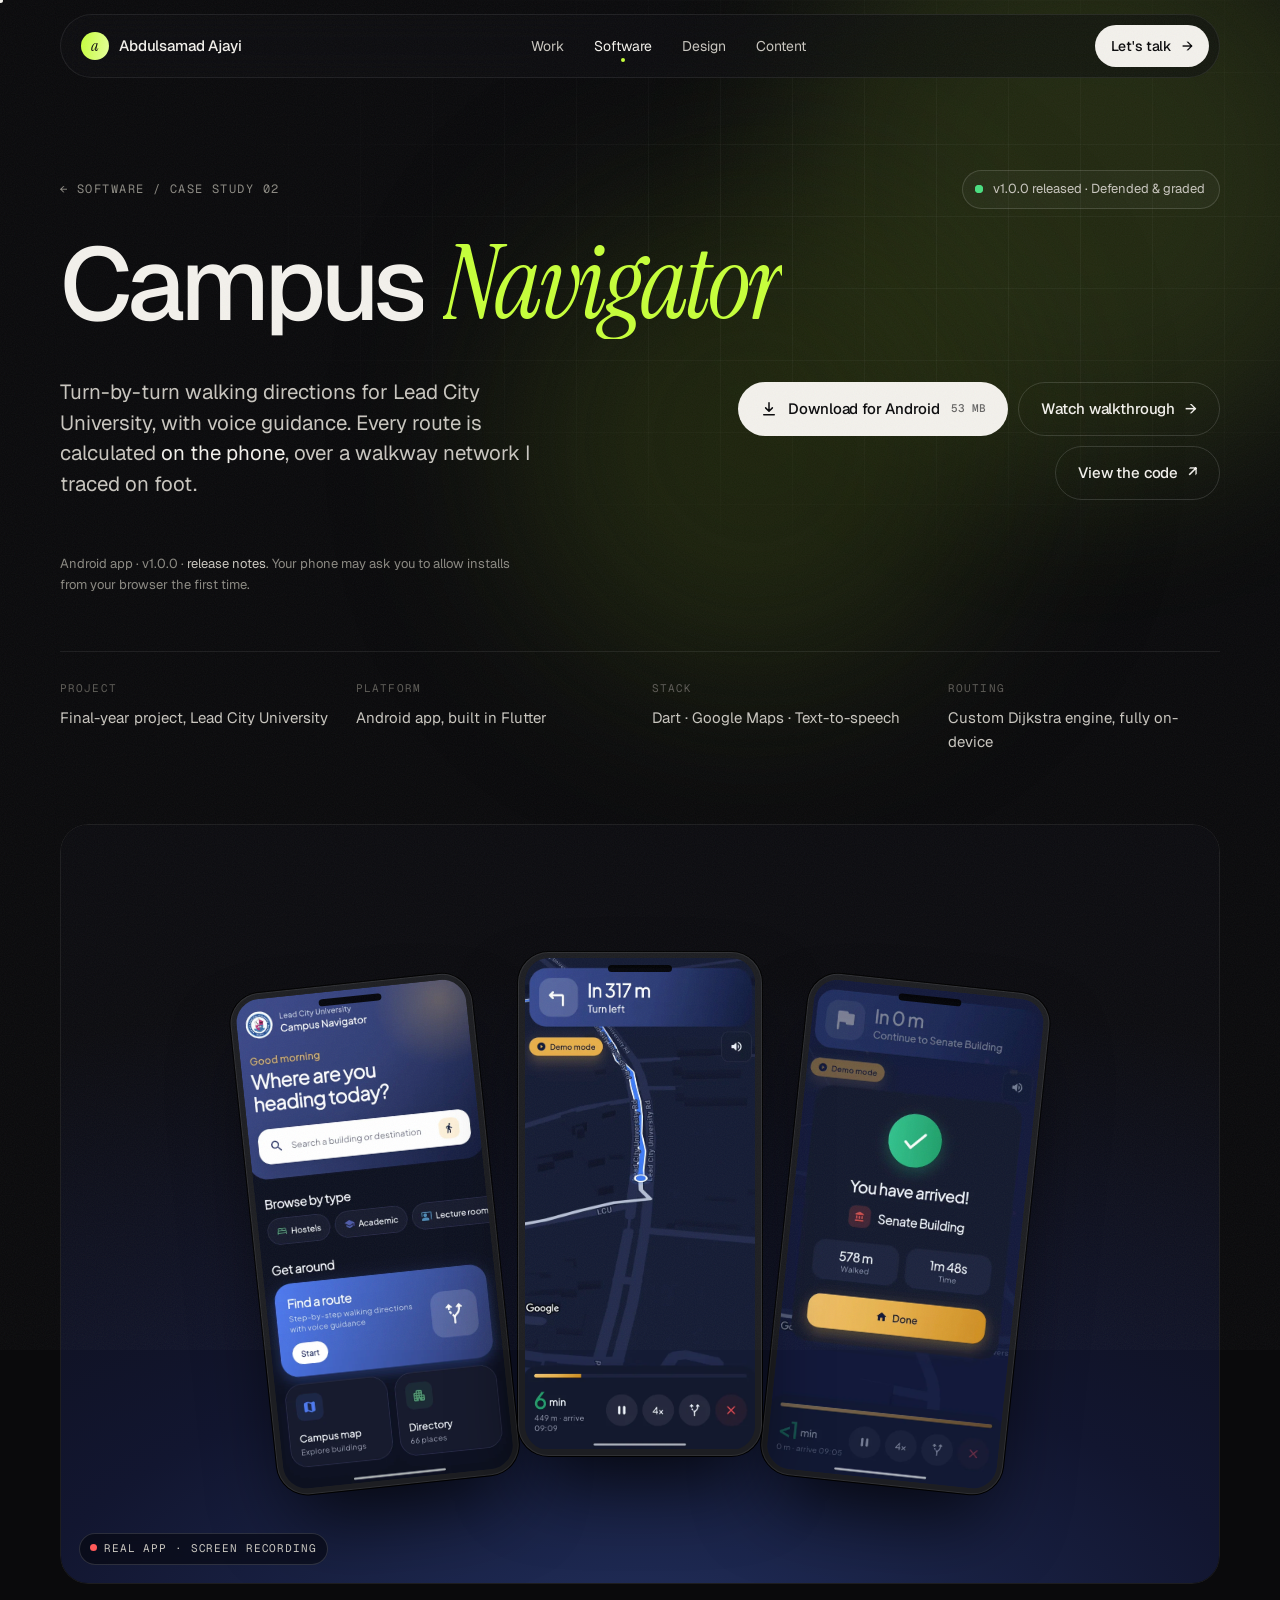
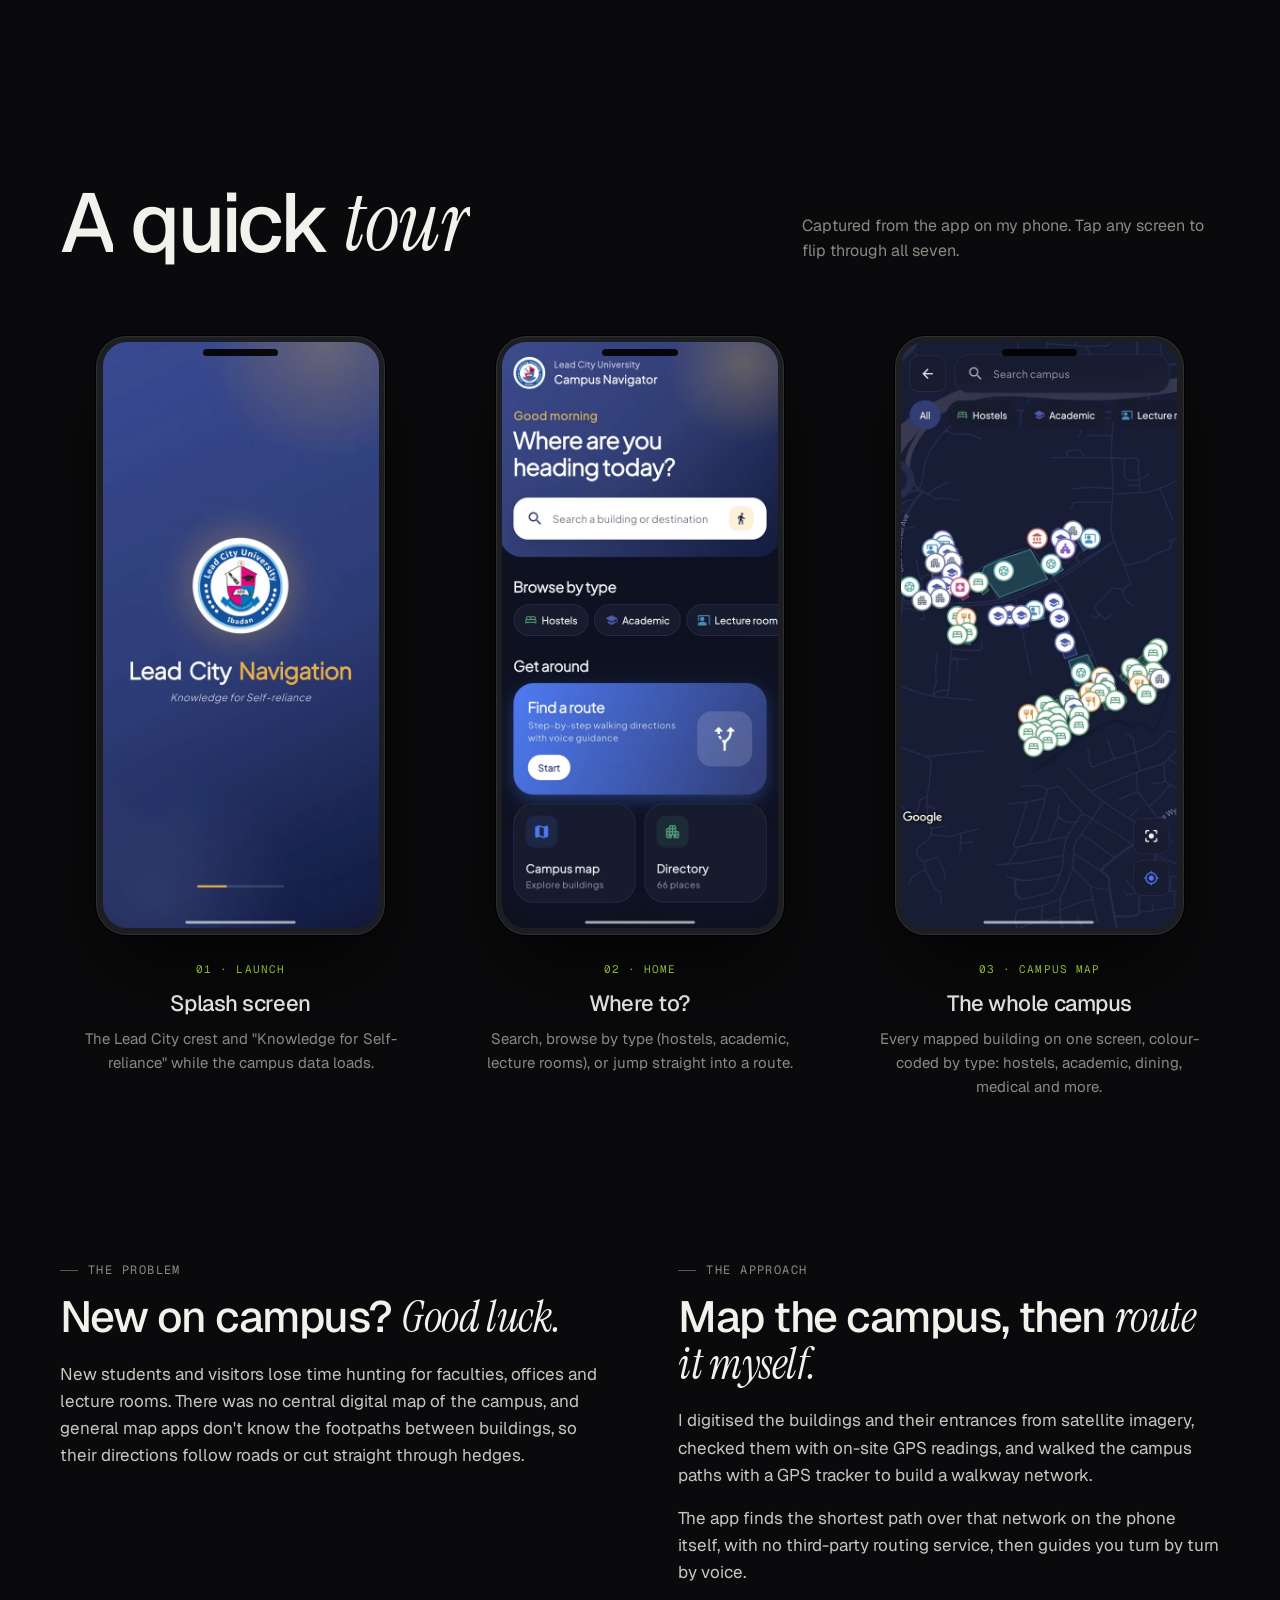
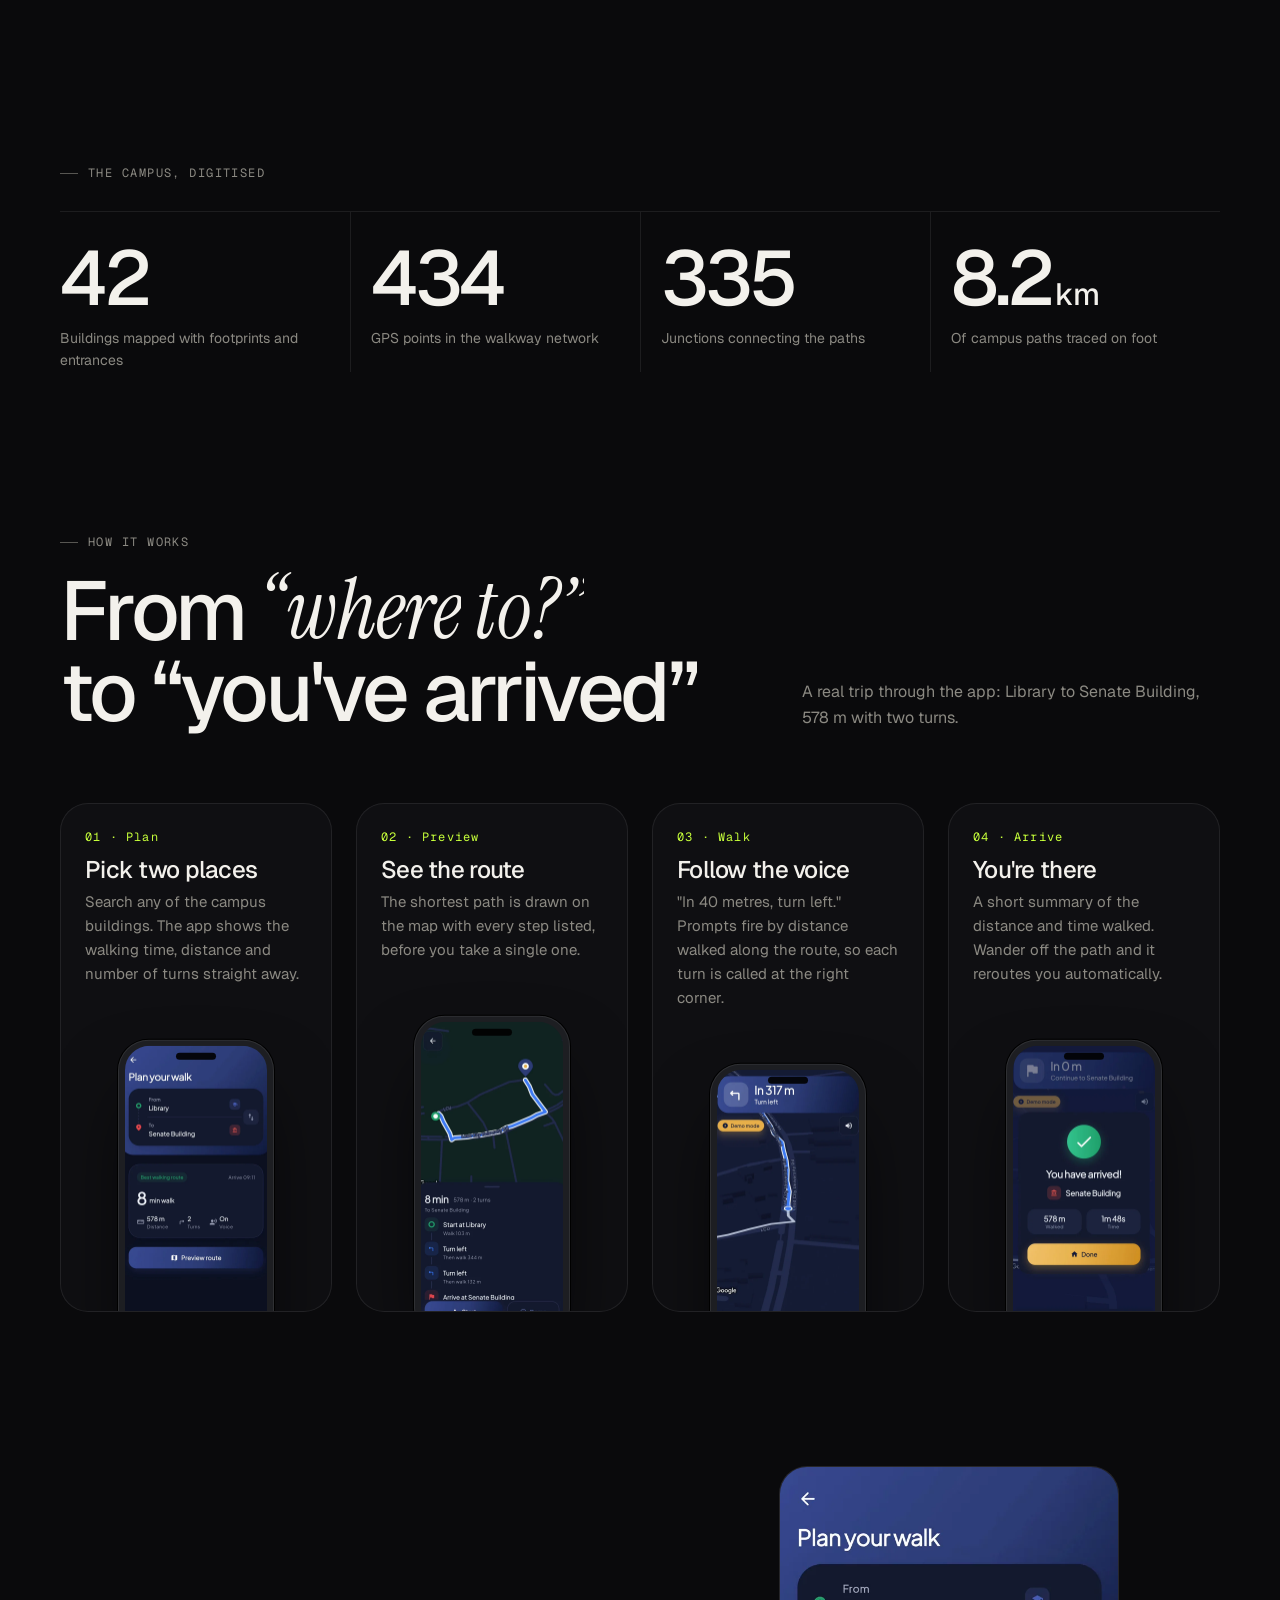
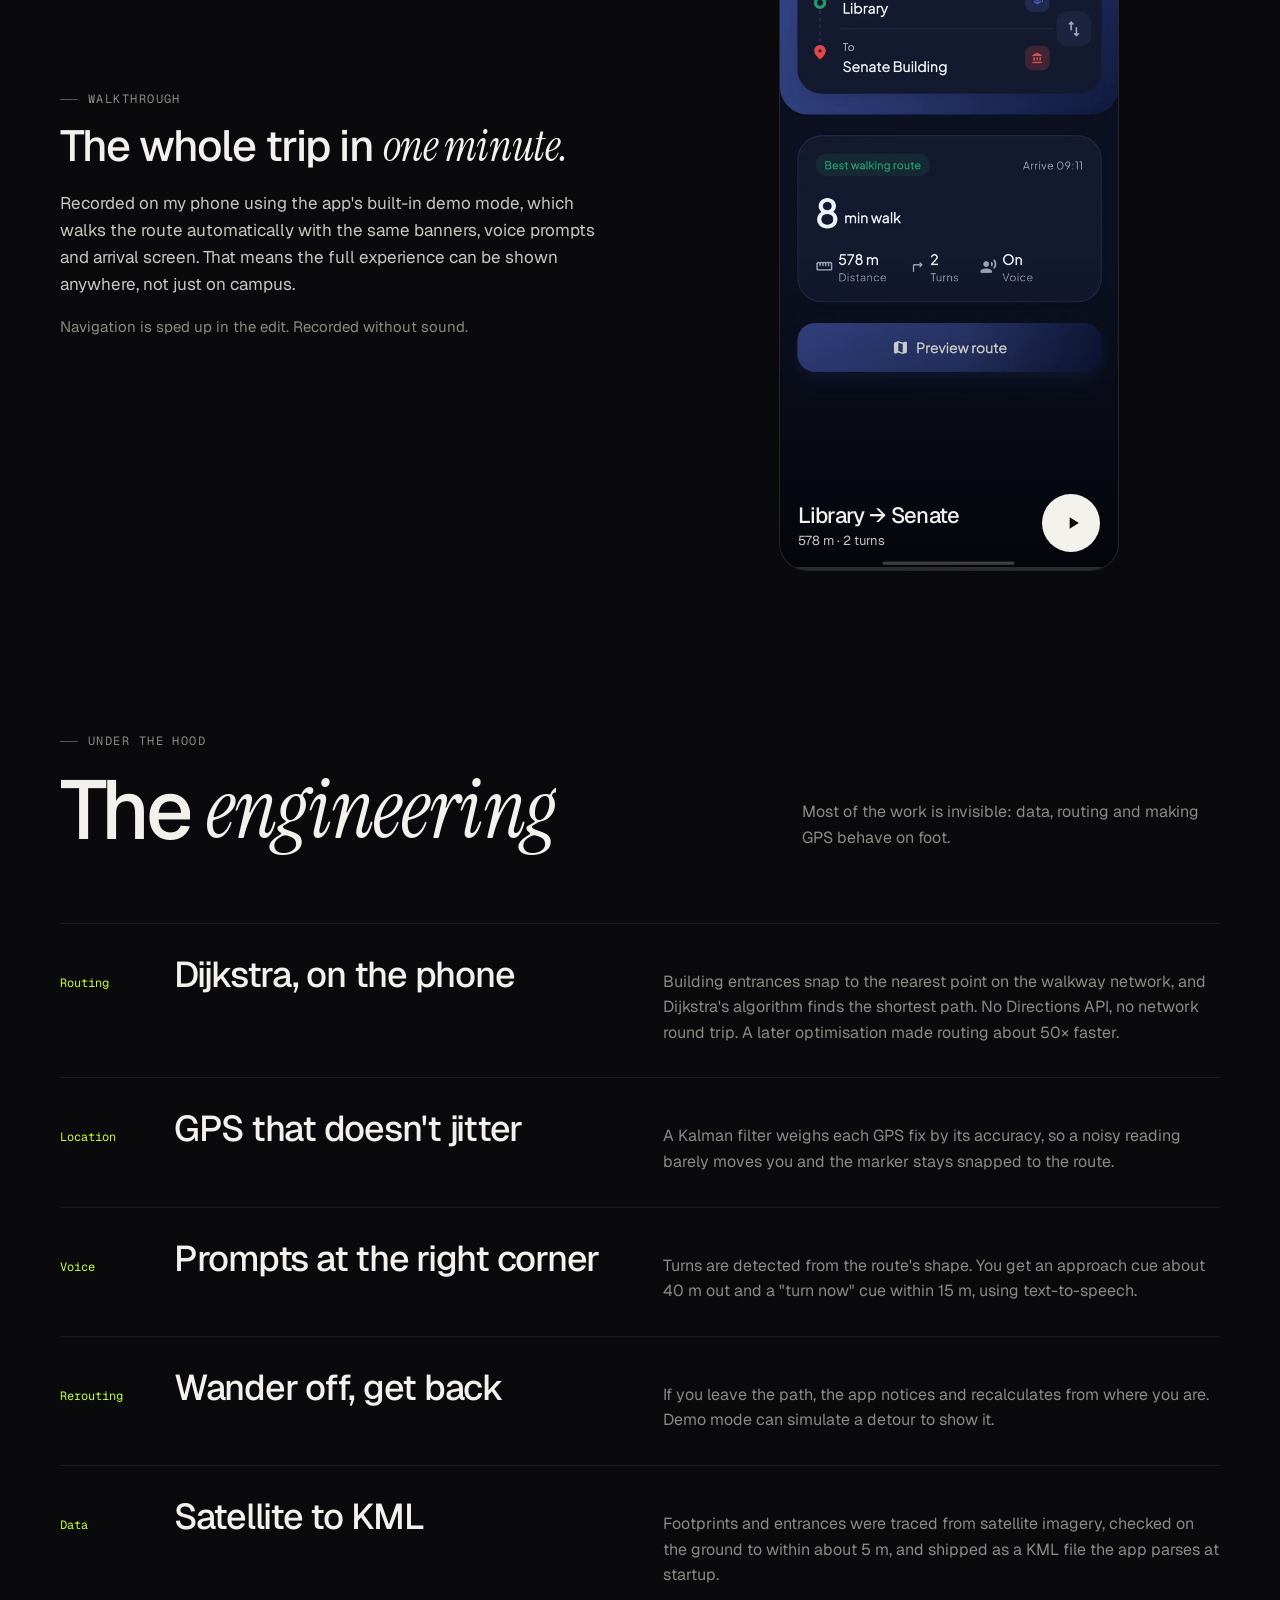
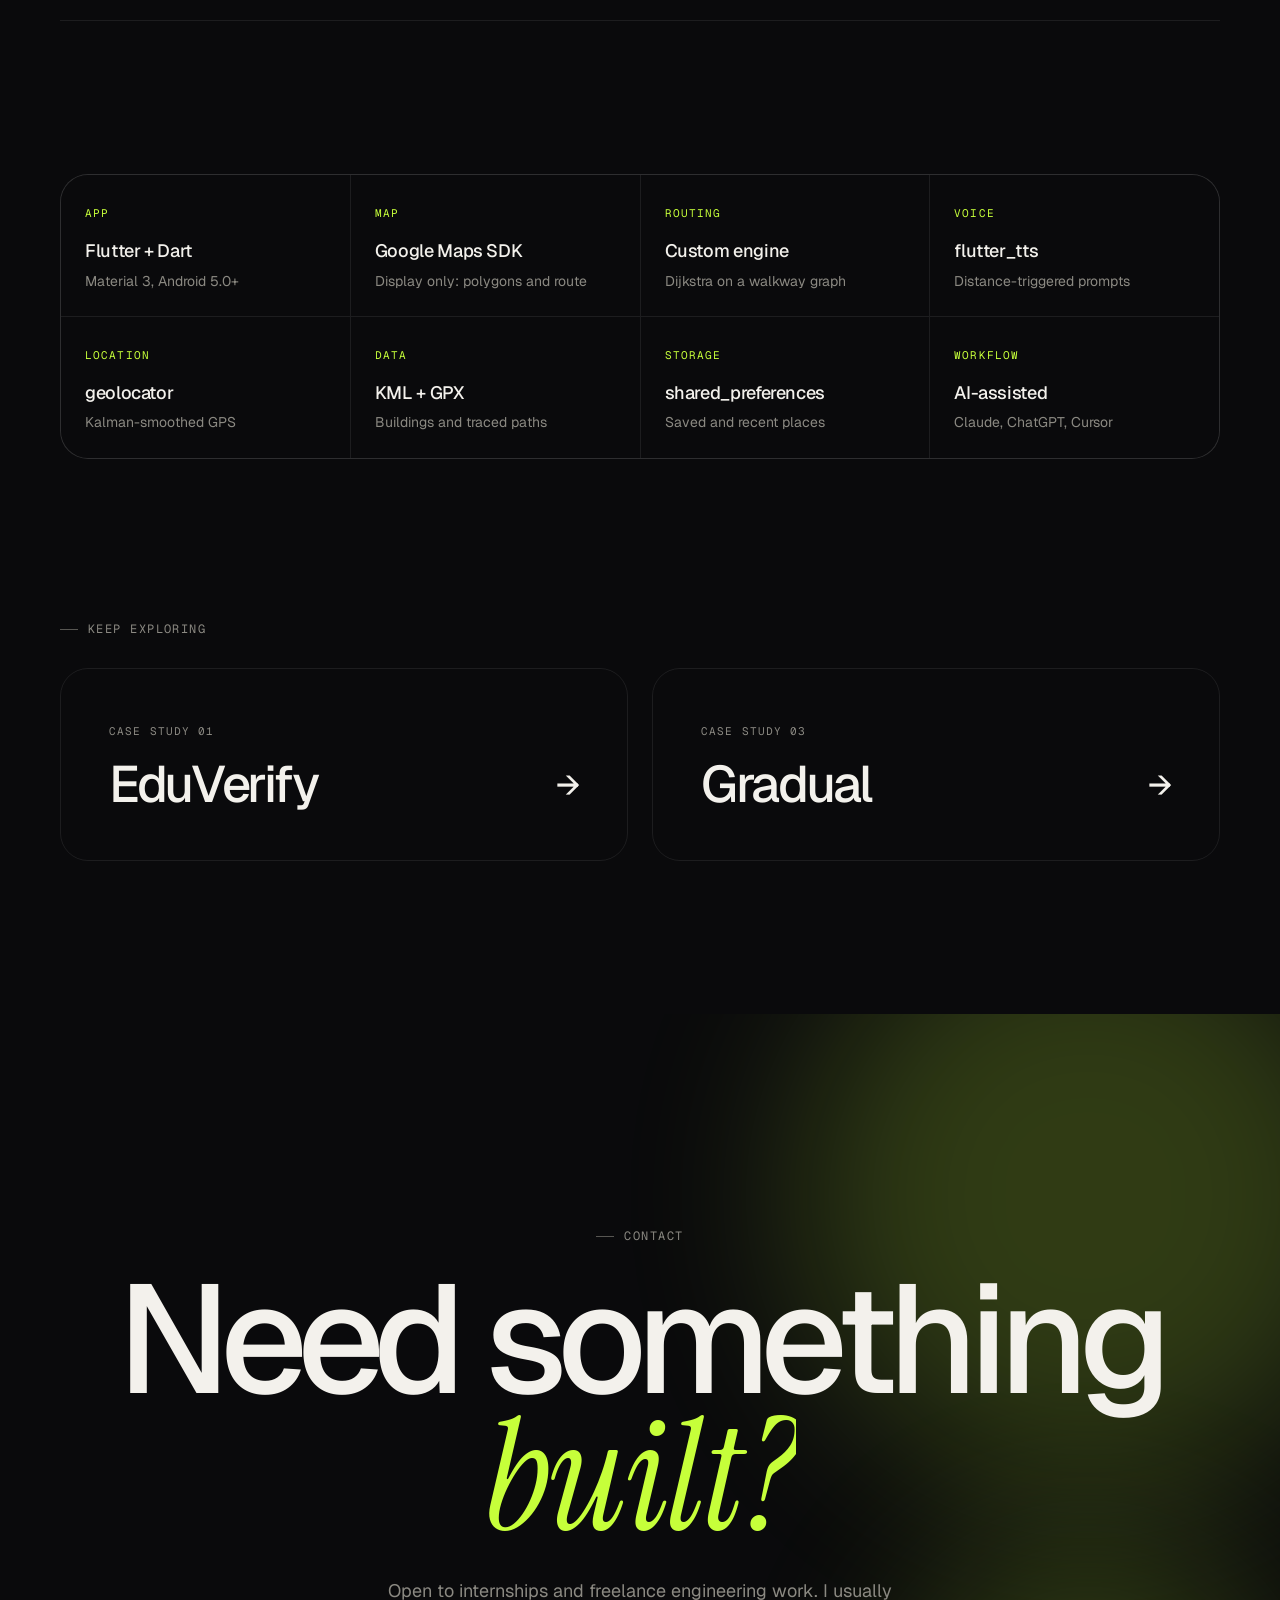
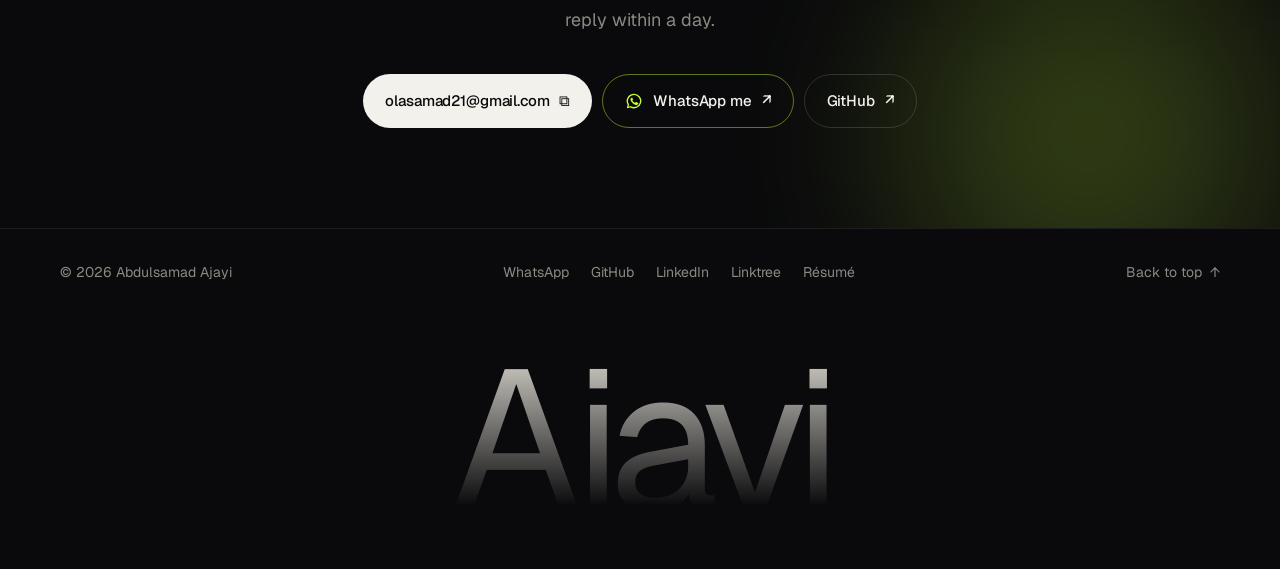
==== commit 92679ec3: "Add Android downloads and source links for Campus Navigator and Gradual - Case study heroes: "Downlo" ====
--- a/campus-navigator.html
+++ b/campus-navigator.html
@@ -24,7 +24,7 @@
 <link rel="preconnect" href="https://fonts.googleapis.com">
 <link rel="preconnect" href="https://fonts.gstatic.com" crossorigin>
 <link href="https://fonts.googleapis.com/css2?family=Geist:wght@300..700&family=Geist+Mono:wght@400;500&family=Instrument+Serif:ital@0;1&display=swap" rel="stylesheet">
-<link rel="stylesheet" href="assets/css/site.css?v=48507901bd">
+<link rel="stylesheet" href="assets/css/site.css?v=c3ac4c5fcb">
 <script>document.documentElement.classList.add('js')</script>
 </head>
 <body class="t-dev t-nav">
@@ -69,14 +69,17 @@
     <div class="wrap">
       <div class="hero-top">
         <a class="eyebrow link-u" href="dev-portfolio.html" data-reveal style="--d:.5s">← Software / Case study 02</a>
-        <span class="status" data-reveal style="--d:.6s"><span class="pulse"></span>Defended &amp; graded</span>
+        <span class="status" data-reveal style="--d:.6s"><span class="pulse"></span>v1.0.0 released · Defended &amp; graded</span>
       </div>
       <h1 data-split style="--d:.55s">Campus <span class="serif accent">Navigator</span></h1>
       <div class="hero-bottom">
         <p class="hero-lede" data-reveal style="--d:.9s">Turn-by-turn walking directions for Lead City University, with voice guidance. Every route is calculated <span style="color:var(--ink)">on the phone</span>, over a walkway network I traced on foot.</p>
         <div class="hero-actions" data-reveal style="--d:1s">
-          <a class="btn" href="#walkthrough" data-magnetic=".2">Watch walkthrough <span class="arr">→</span></a>
-        </div>
+          <a class="btn" href="https://github.com/olasamad21/leadcity-campus-navigation/releases/download/v1.0.0/LeadCity-Navigation-v1.0.0.apk" data-magnetic=".2"><svg class="dl-ic" viewBox="0 0 24 24" fill="none" stroke="currentColor" stroke-width="2" stroke-linecap="round" stroke-linejoin="round" aria-hidden="true"><path d="M12 3.5v11M7.5 10.5L12 15l4.5-4.5M5 19.5h14"/></svg>Download for Android <span class="btn-sub">53 MB</span></a>
+          <a class="btn ghost" href="#walkthrough" data-magnetic=".2">Watch walkthrough <span class="arr">→</span></a>
+          <a class="btn ghost" href="https://github.com/olasamad21/leadcity-campus-navigation" target="_blank" rel="noopener" data-magnetic=".2">View the code <span class="arr">↗</span></a>
+        </div>
+        <p class="dl-note" data-reveal style="--d:1.05s">Android app · v1.0.0 · <a class="link-u" href="https://github.com/olasamad21/leadcity-campus-navigation/releases/tag/v1.0.0" target="_blank" rel="noopener">release notes</a>. Your phone may ask you to allow installs from your browser the first time.</p>
       </div>
       <div class="cs-meta" data-reveal style="--d:1.1s">
         <div><small>Project</small>Final-year project, Lead City University</div>
--- a/assets/css/site.css
+++ b/assets/css/site.css
@@ -20,7 +20,7 @@
   --dev:var(--lime);
   --design:var(--lime);
   --ugc:var(--lime);
-  --accent:var(--ink);
+  --accent:var(--lime);
 
   --grad:linear-gradient(100deg,var(--lime) 0%,var(--lime-2) 50%,var(--lime) 100%);
 
@@ -981,3 +981,22 @@
 .btn.wa:hover{ color:#0A0A0C; }
 .wa-ic{ width:18px; height:18px; color:var(--lime); transition:color .4s; }
 .btn.wa:hover .wa-ic{ color:#0A0A0C; }
+
+/* ---------- "How I work with you": five-step journey ---------- */
+.journey.five .j-stations{ grid-template-columns:repeat(5,1fr); }
+.journey.five .j-track{ left:10%; right:10%; }
+.j-detail li b{ padding:3px 8px; border-radius:100px; font-size:10.5px; letter-spacing:.06em; text-transform:uppercase; border:1px solid var(--line-2); }
+.j-detail.on li b{ border-color:color-mix(in srgb,var(--lime) 40%,transparent); }
+.process-cta{ display:flex; justify-content:space-between; align-items:center; gap:18px; flex-wrap:wrap; margin-top:clamp(22px,3vw,32px); padding:20px 24px; border-radius:var(--r-lg); border:1px solid var(--line); background:var(--bg-2); }
+.process-cta p{ font-size:clamp(18px,1.8vw,22px); letter-spacing:-.02em; }
+.process-cta p span{ color:var(--soft); }
+@media (max-width:860px){ .journey.five .j-st strong{ font-size:11.5px; } .journey.five .j-ic{ width:42px; height:42px; } .journey.five .j-ic svg{ width:19px; height:19px; } .journey.five .j-track{ top:20px; } }
+@media (max-width:420px){ .journey.five .j-st small{ display:none; } }
+.journey.five .j-panel{ min-height:250px; }
+@media (max-width:860px){ .journey.five .j-panel{ min-height:500px; } }
+
+/* APK download button */
+.dl-ic{ width:18px; height:18px; }
+.btn-sub{ font-family:var(--mono); font-size:11px; opacity:.6; margin-left:2px; }
+.dl-note{ margin-top:14px; font-size:13px; color:var(--soft); max-width:52ch; }
+.dl-note a{ color:var(--ink-2); }
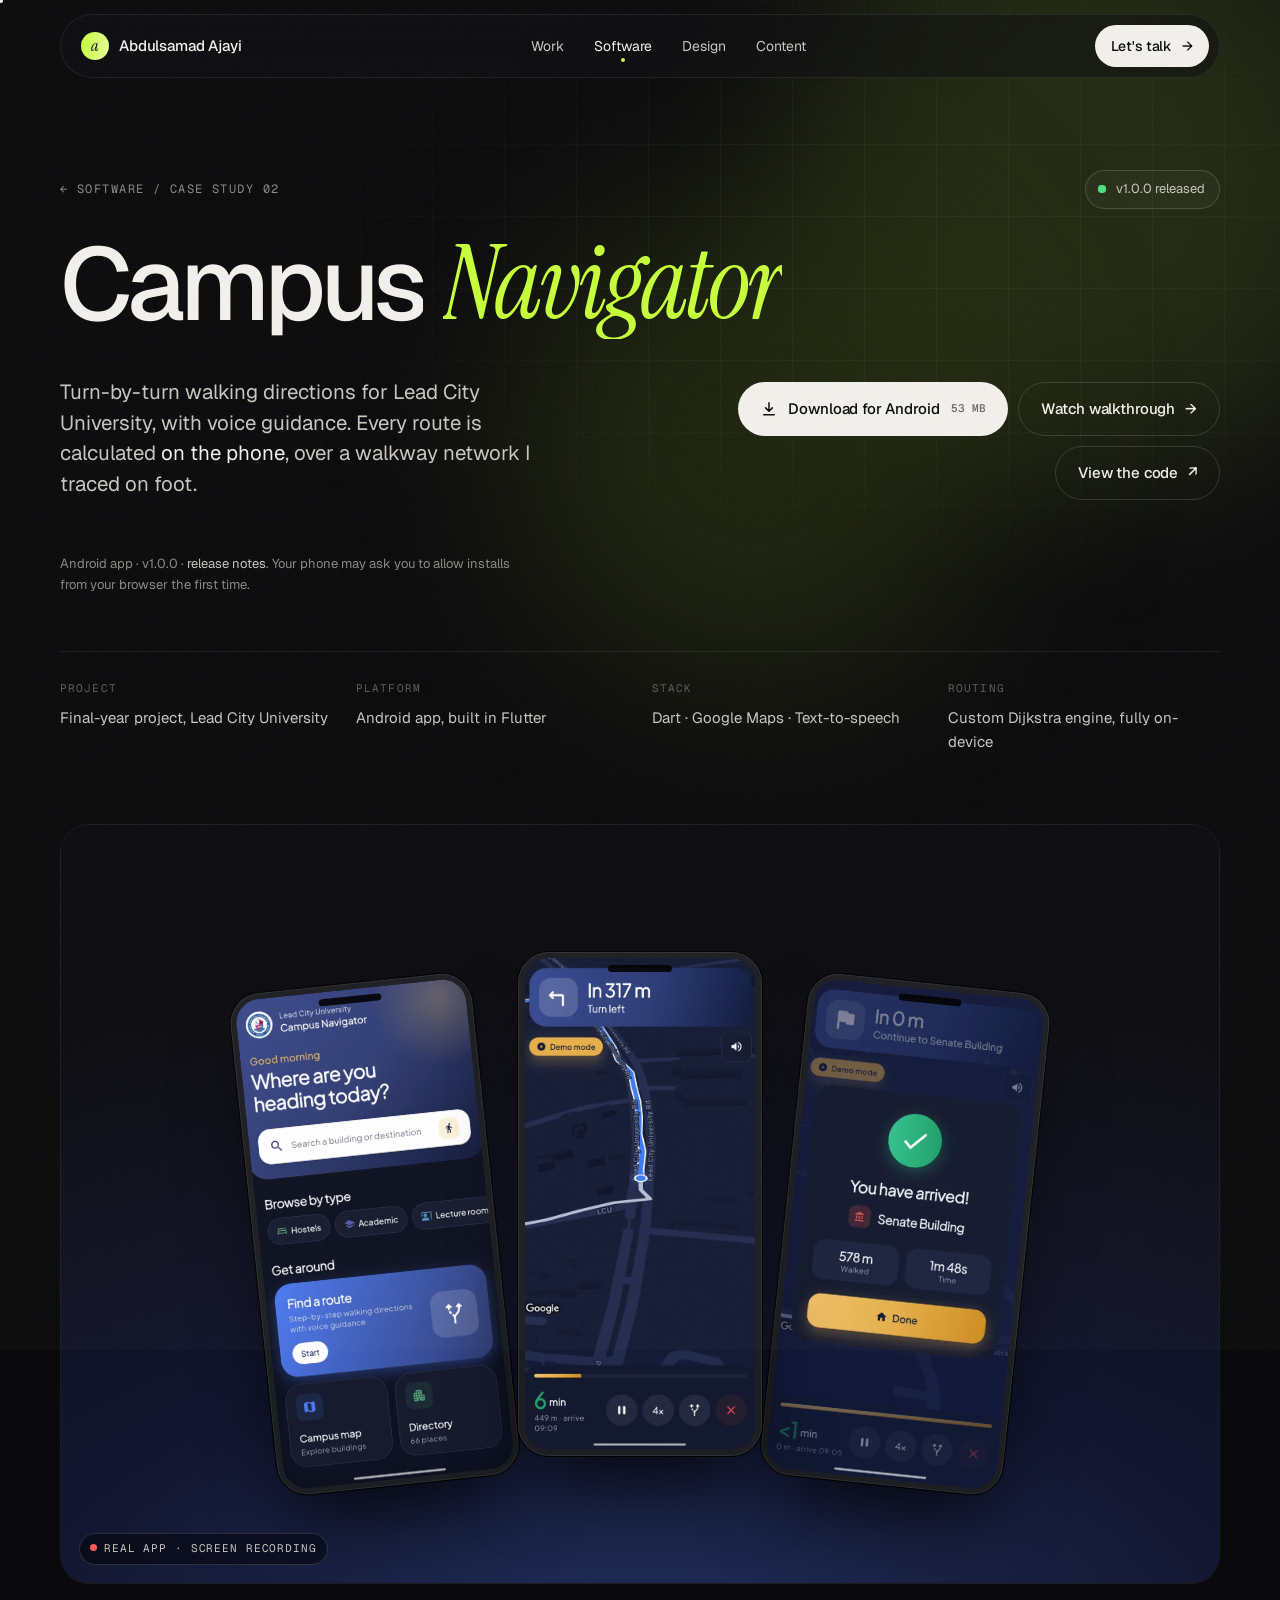
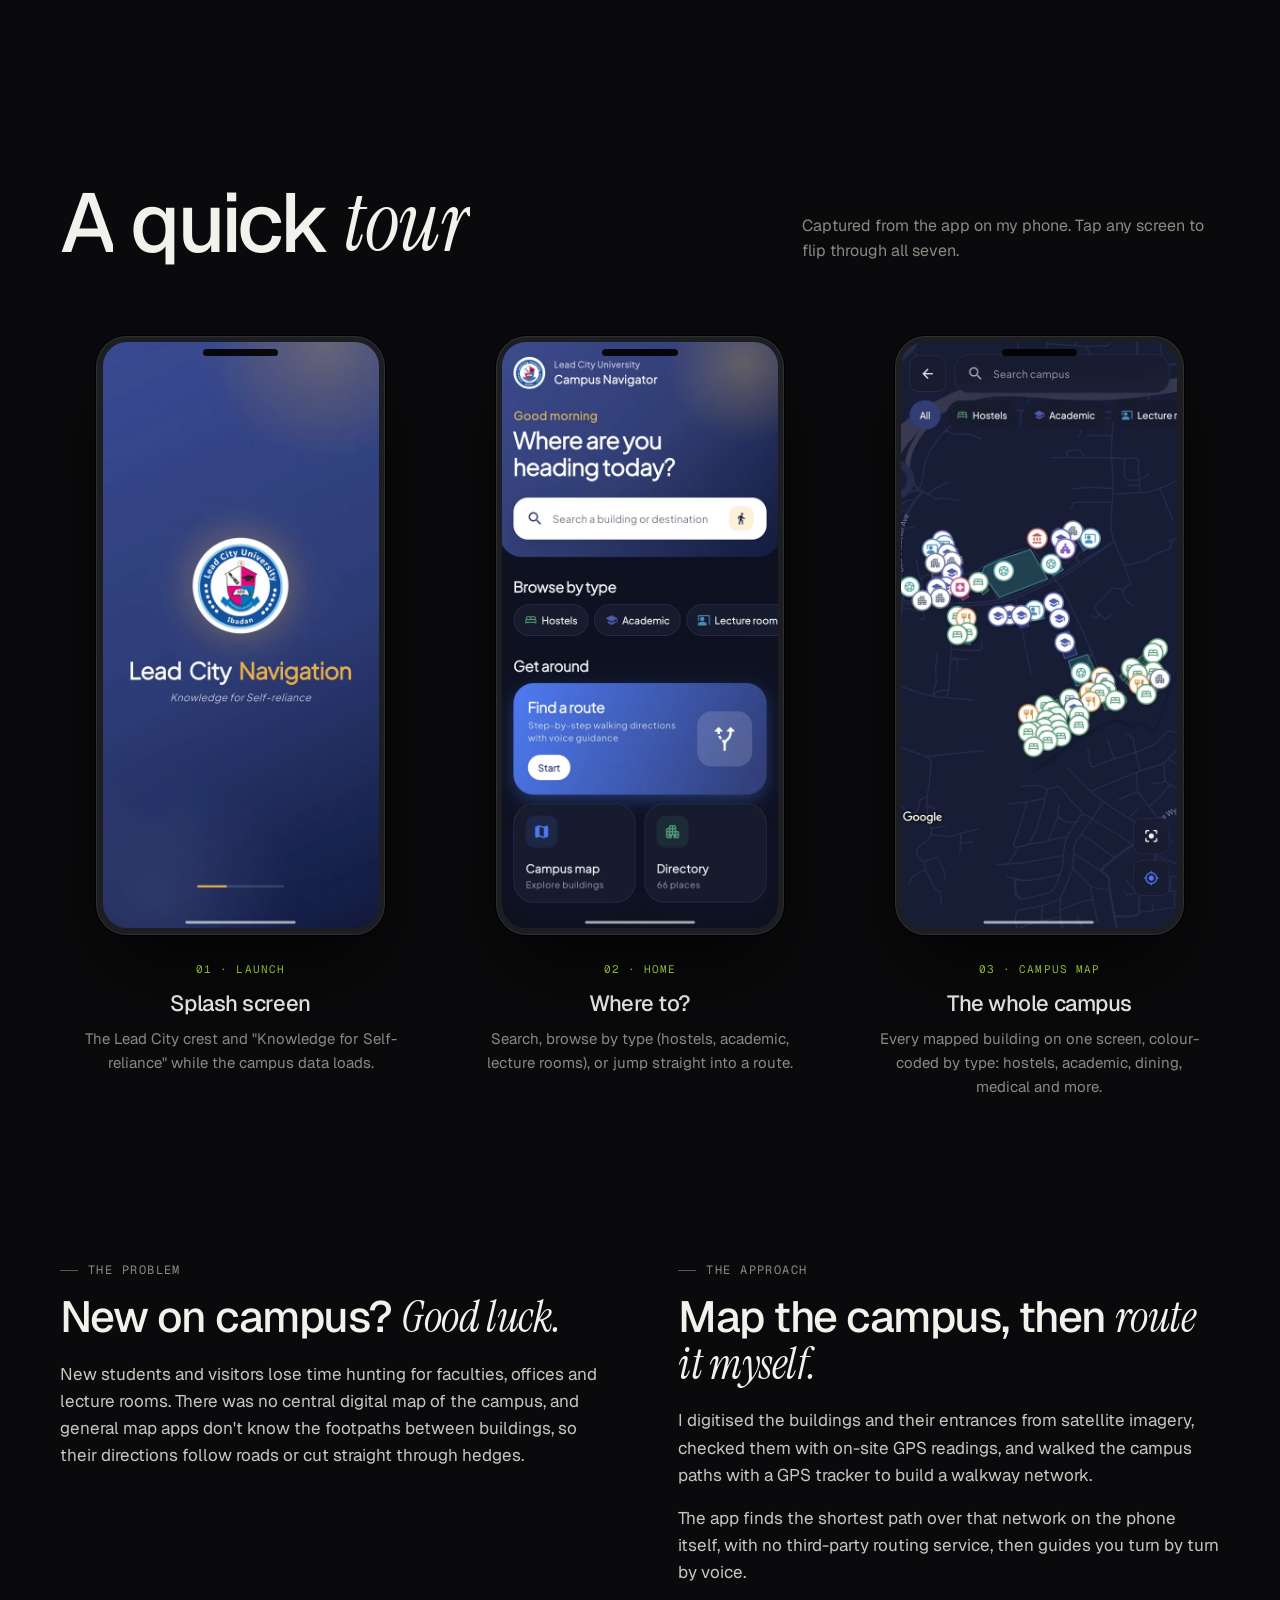
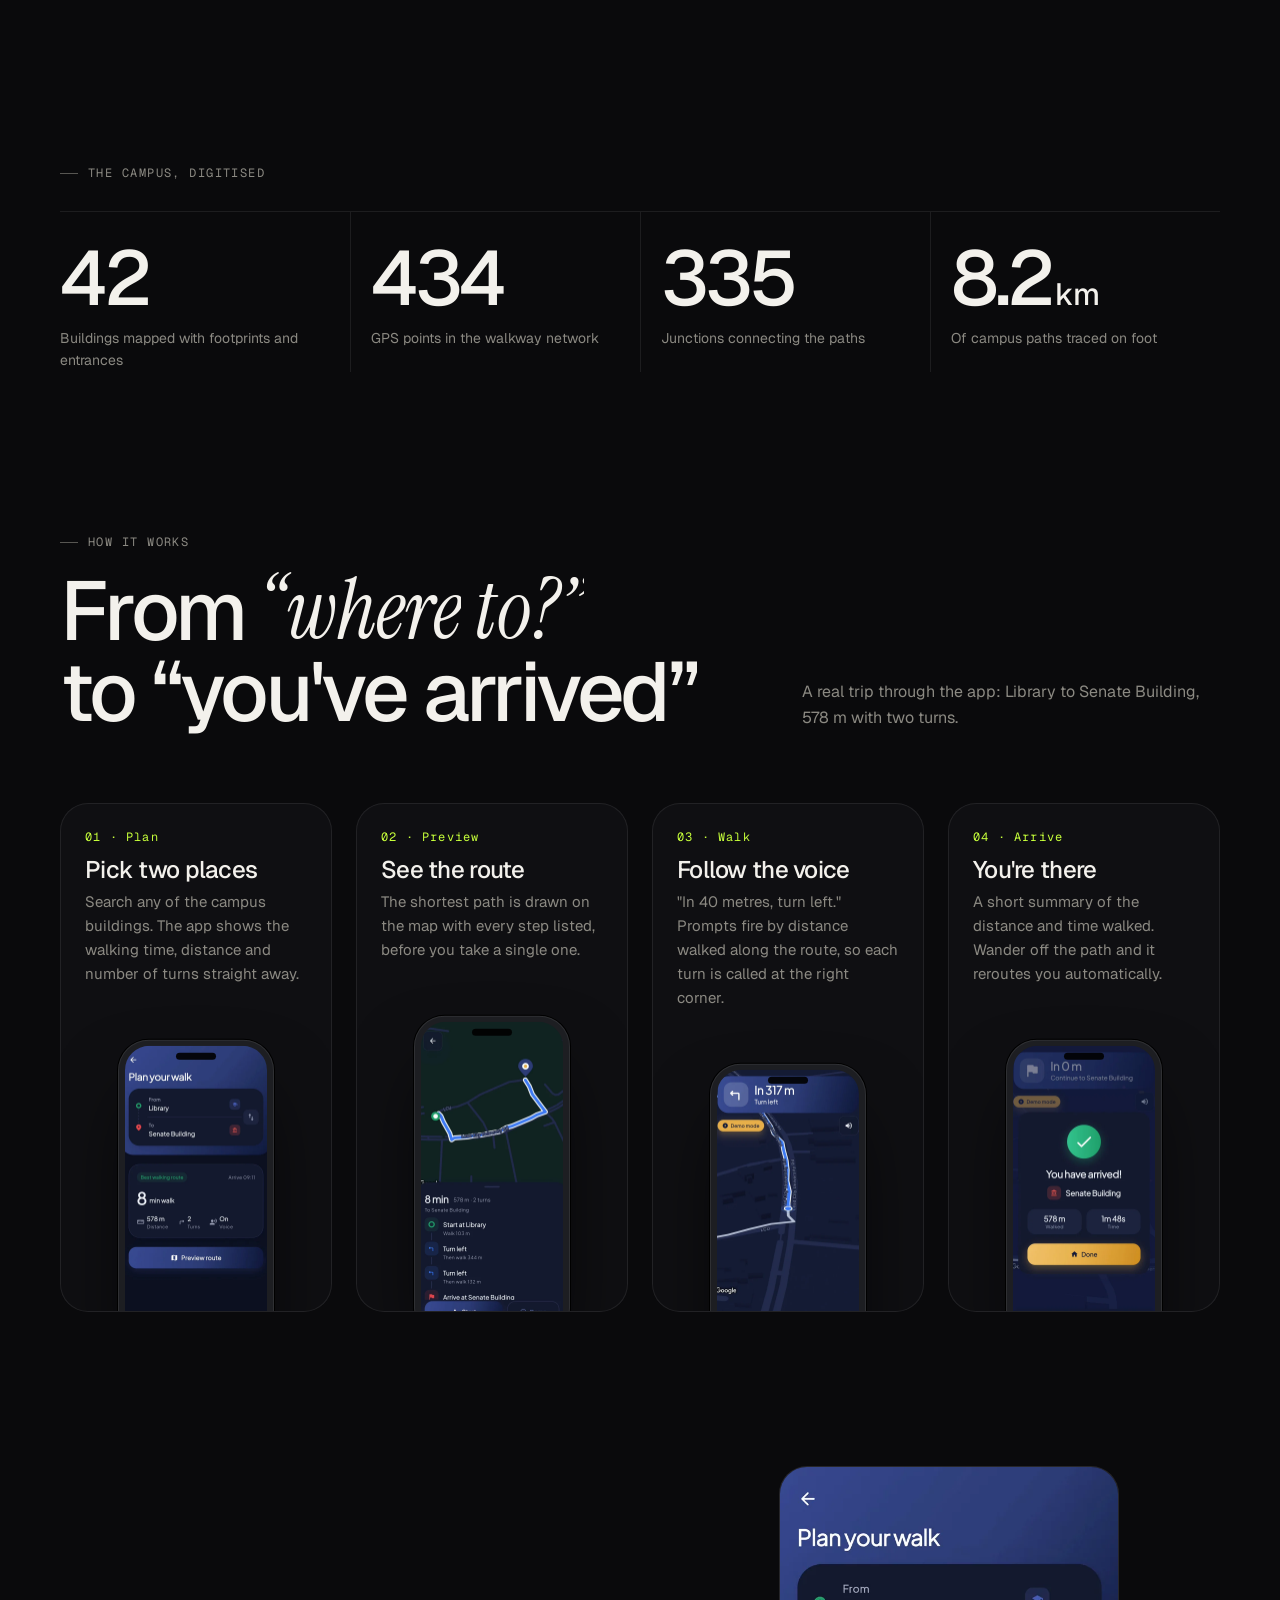
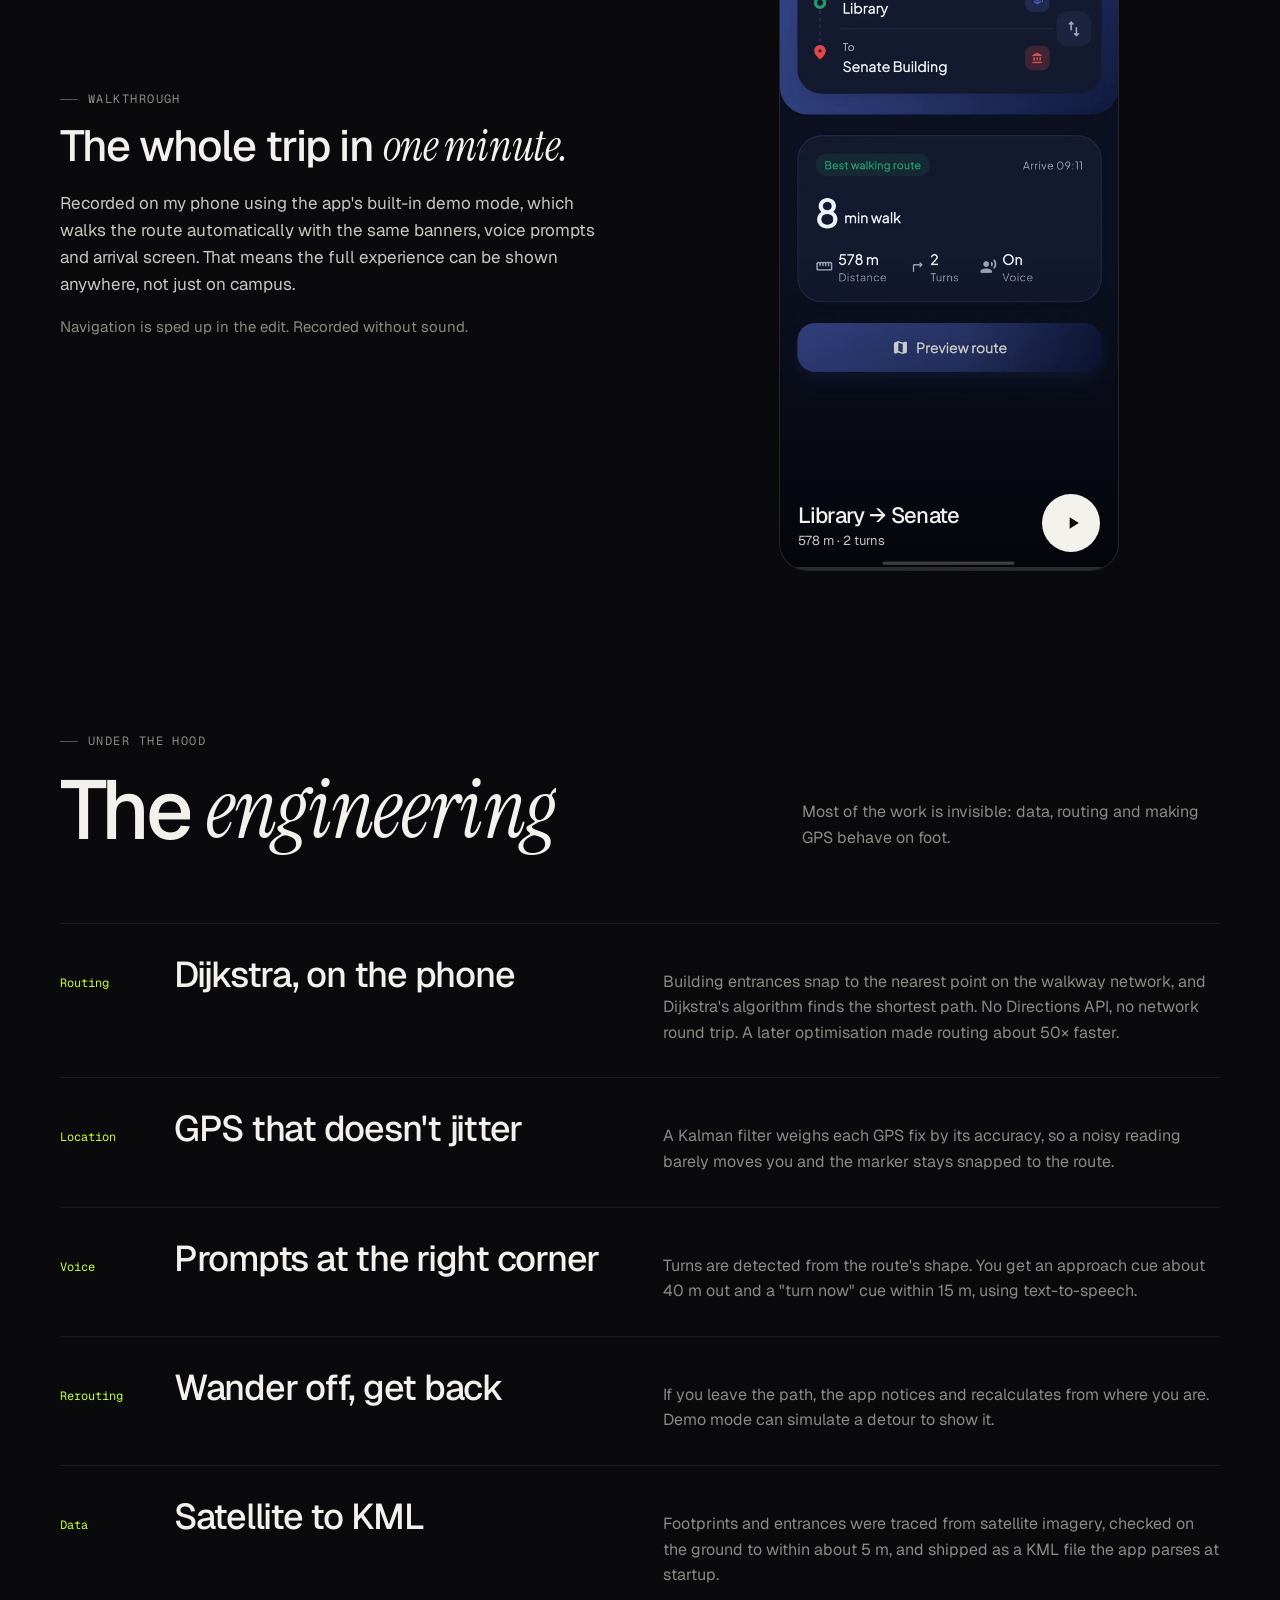
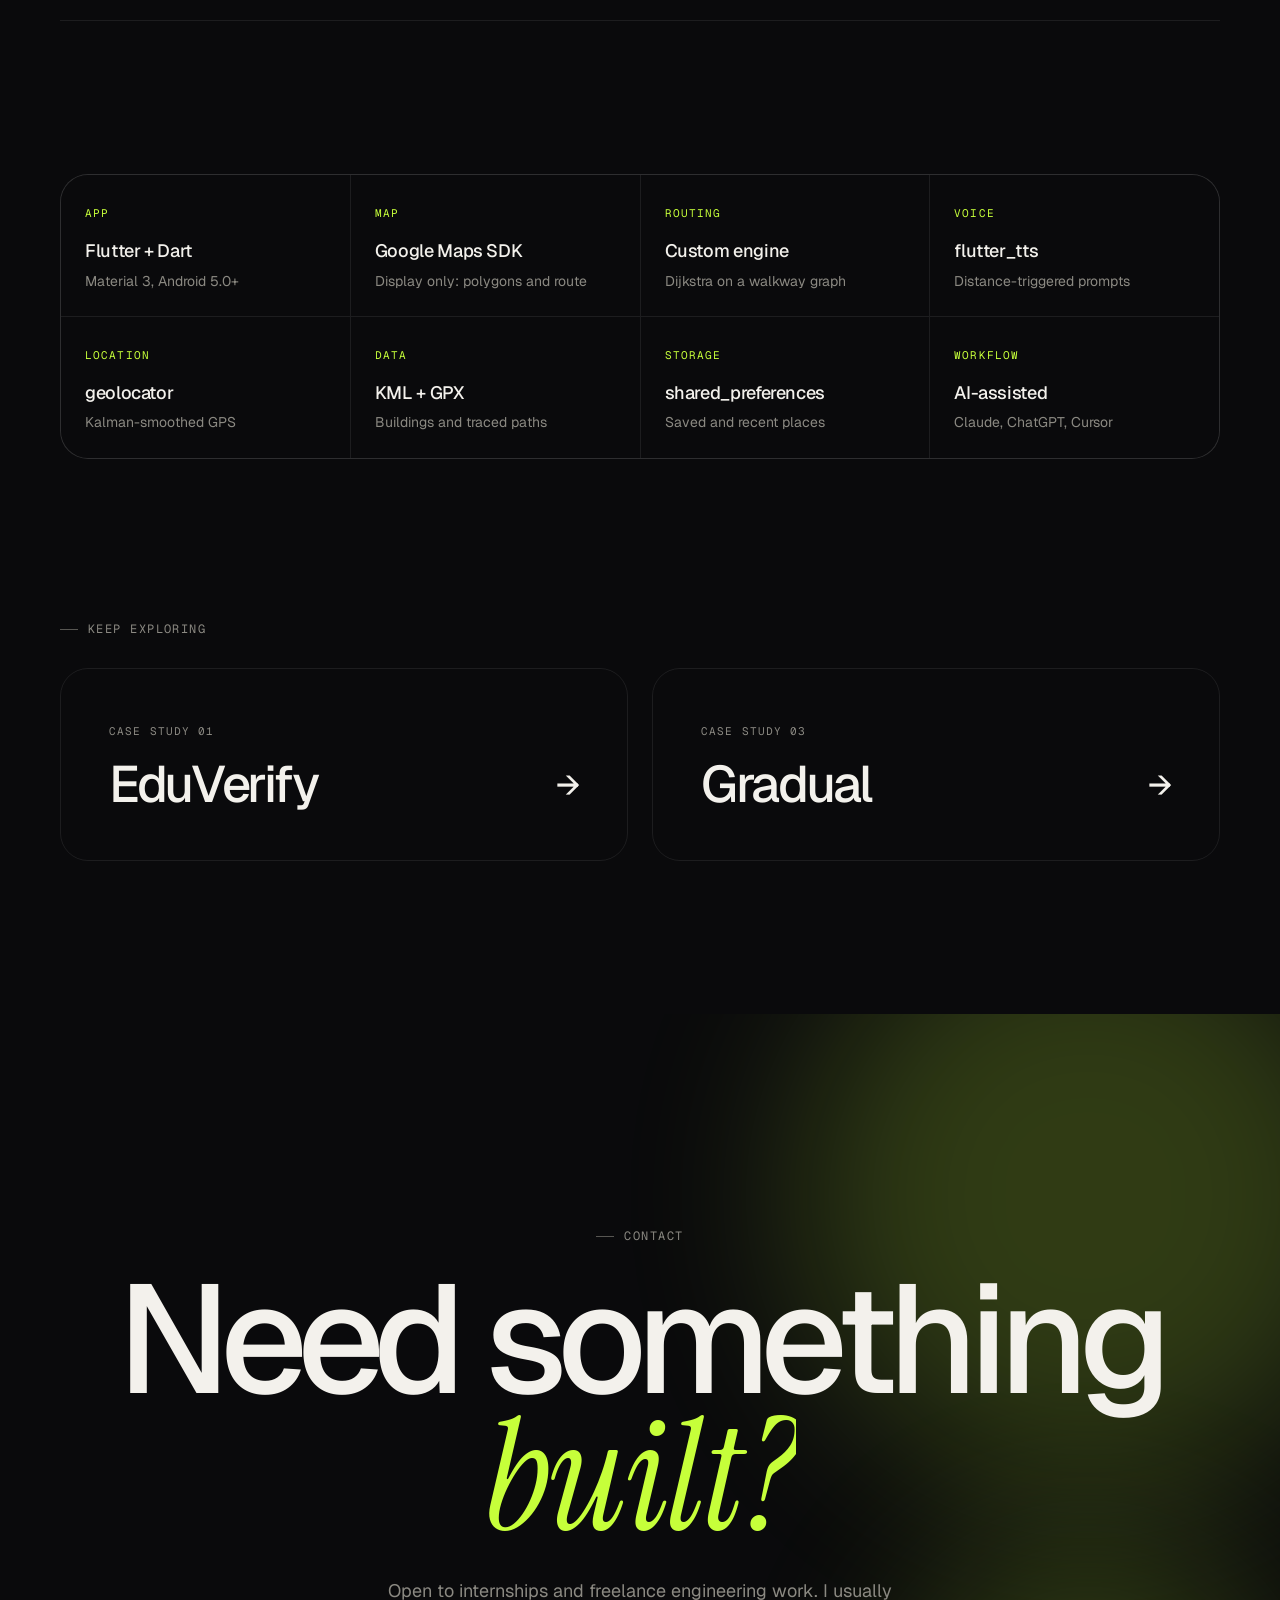
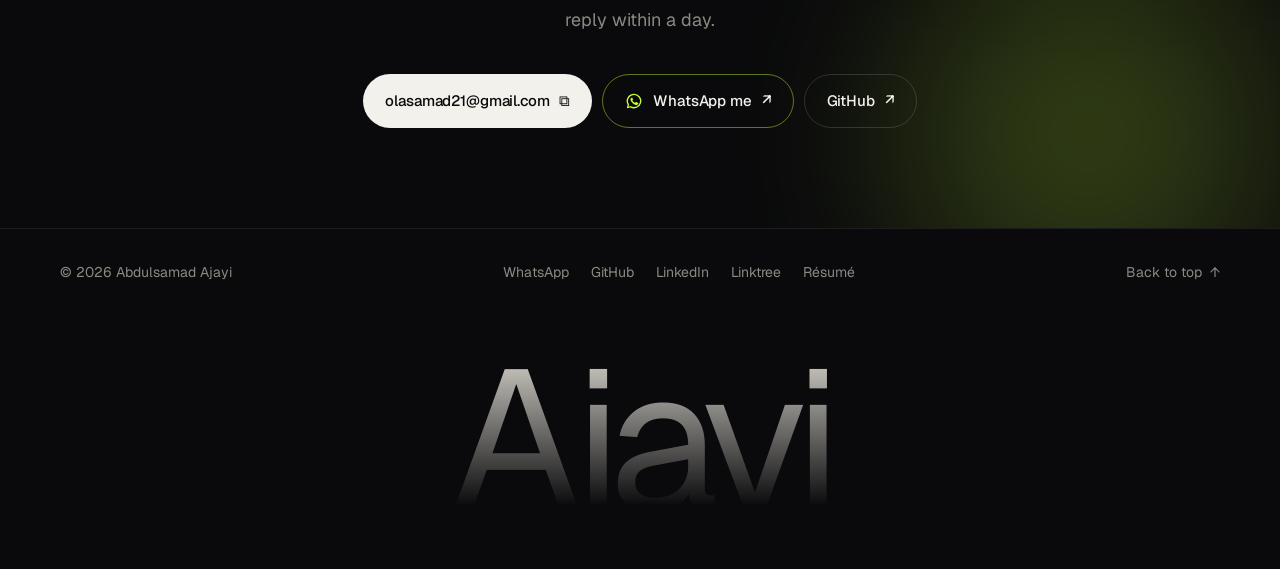
==== commit 2d2746a1: "Campus Navigator: shorten release badge to "v1.0.0 released" Co-Authored-By: Claude Opus 5.5 <norepl" ====
--- a/campus-navigator.html
+++ b/campus-navigator.html
@@ -69,7 +69,7 @@
     <div class="wrap">
       <div class="hero-top">
         <a class="eyebrow link-u" href="dev-portfolio.html" data-reveal style="--d:.5s">← Software / Case study 02</a>
-        <span class="status" data-reveal style="--d:.6s"><span class="pulse"></span>v1.0.0 released · Defended &amp; graded</span>
+        <span class="status" data-reveal style="--d:.6s"><span class="pulse"></span>v1.0.0 released</span>
       </div>
       <h1 data-split style="--d:.55s">Campus <span class="serif accent">Navigator</span></h1>
       <div class="hero-bottom">
